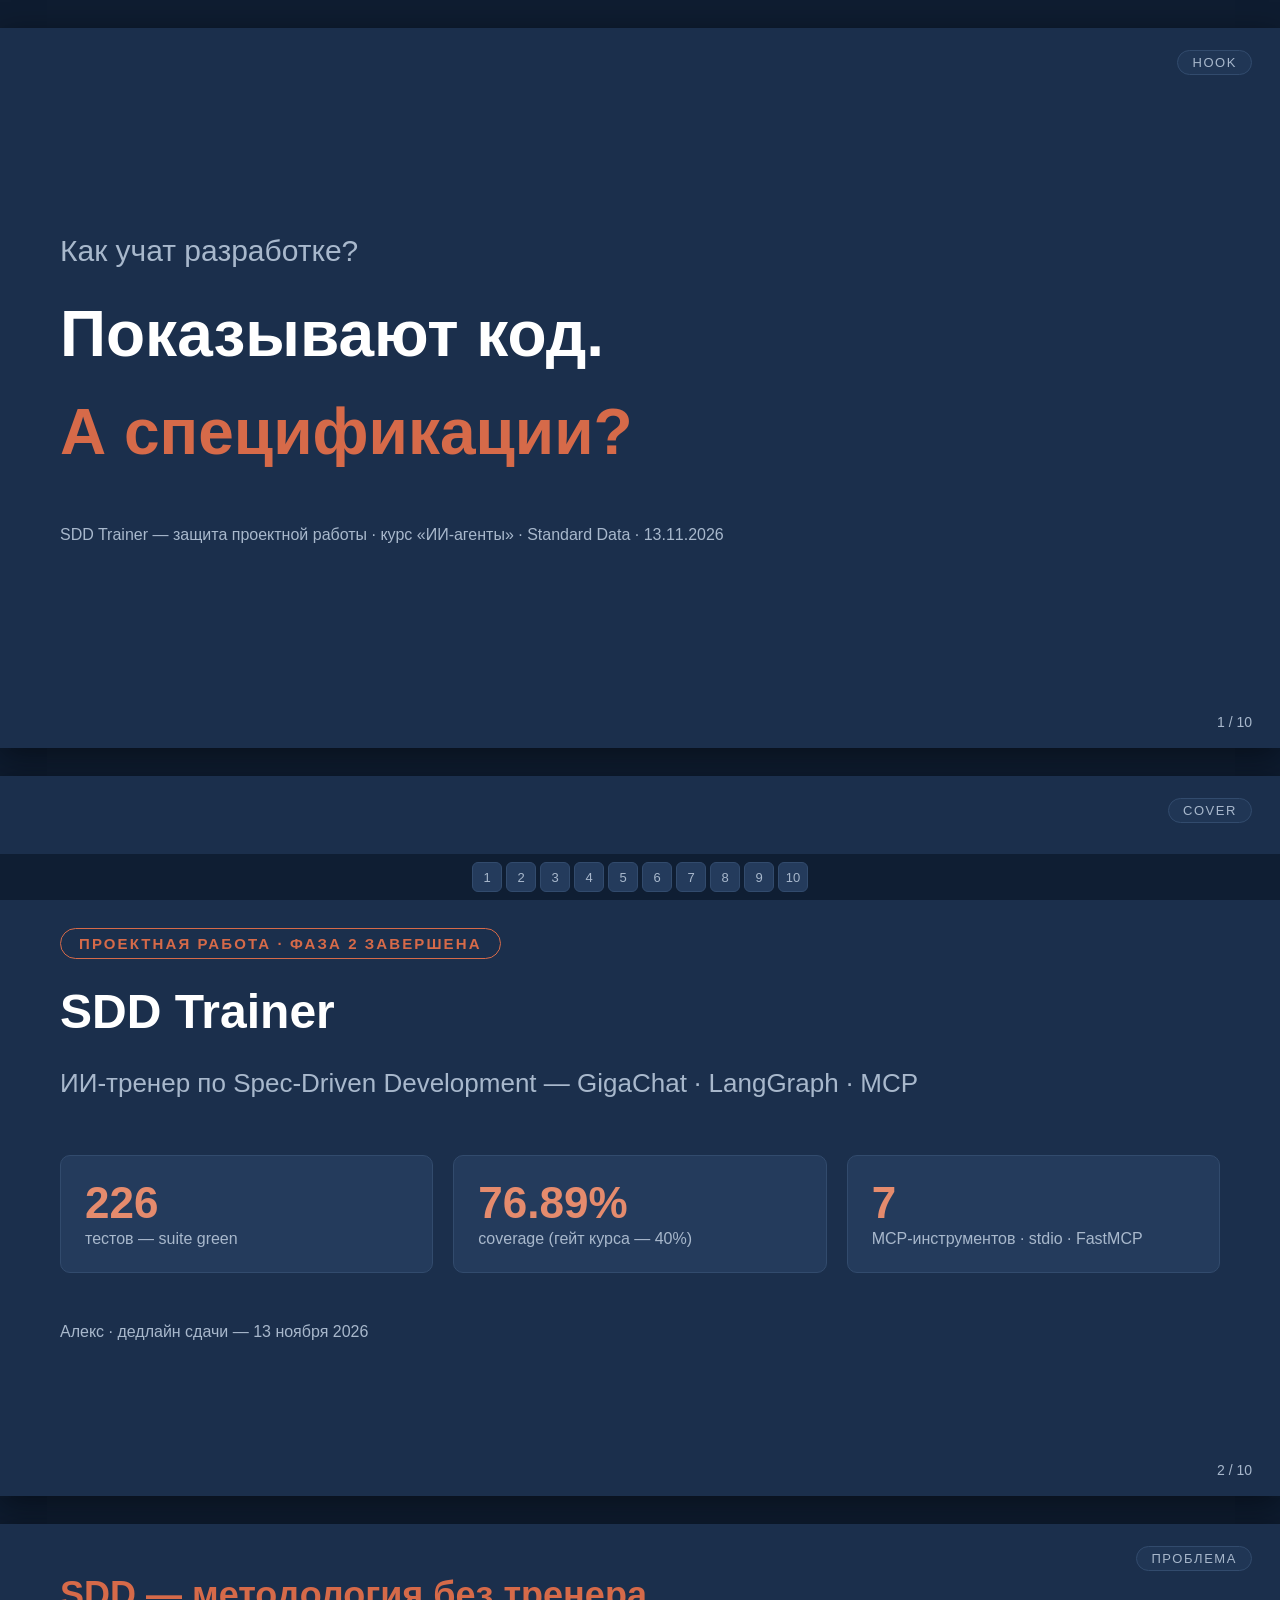
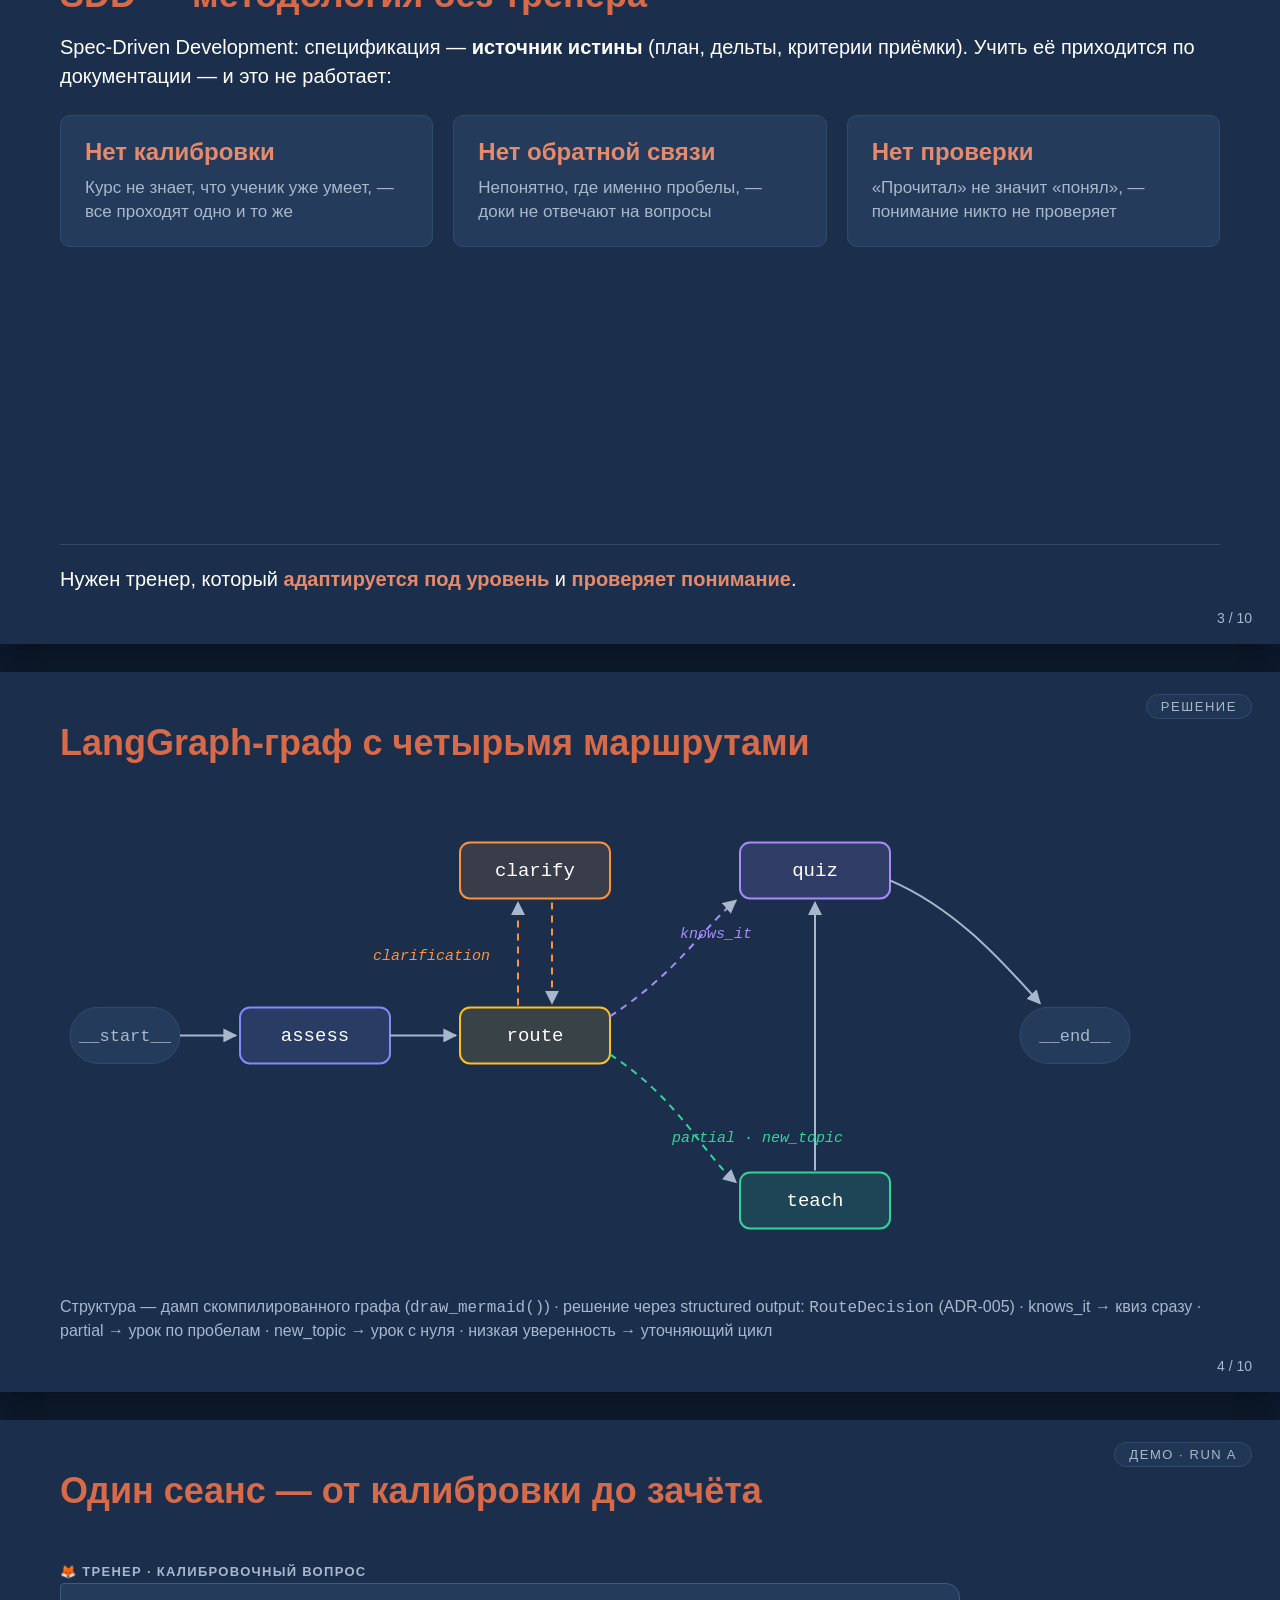
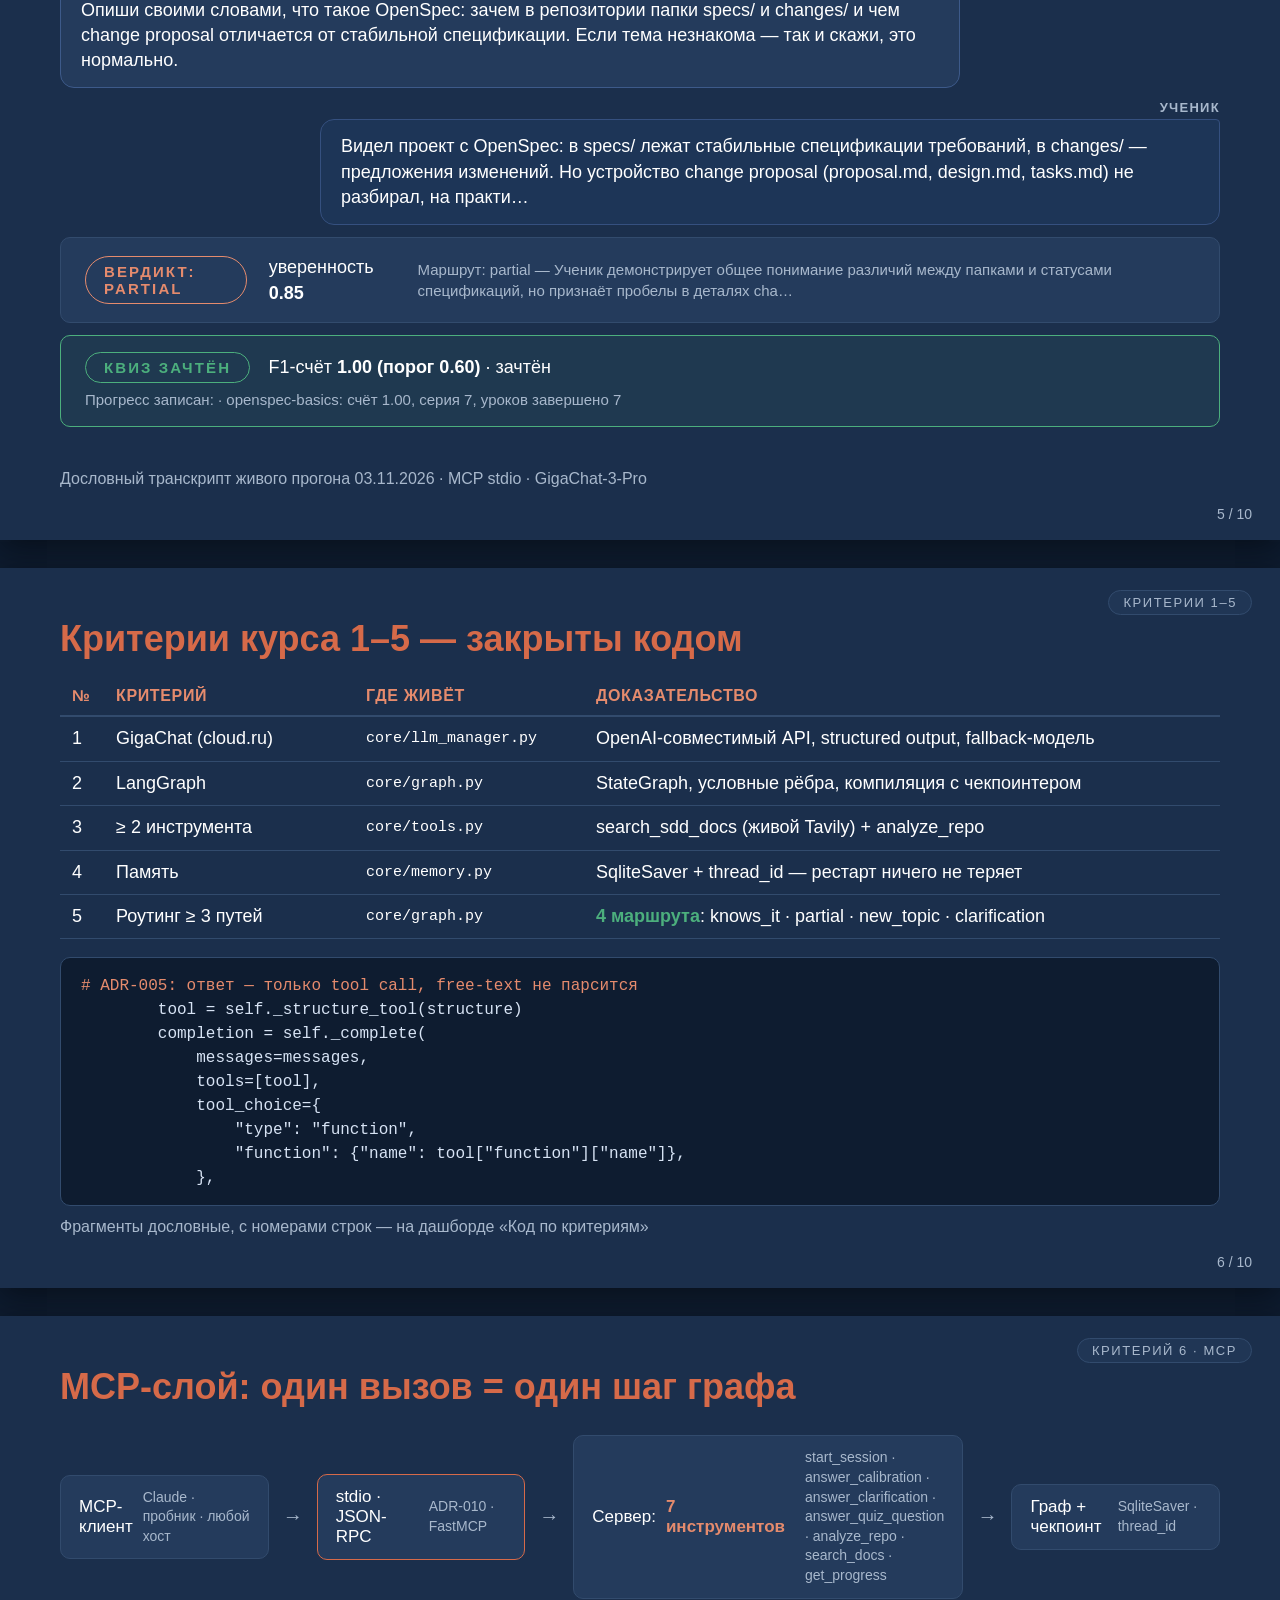
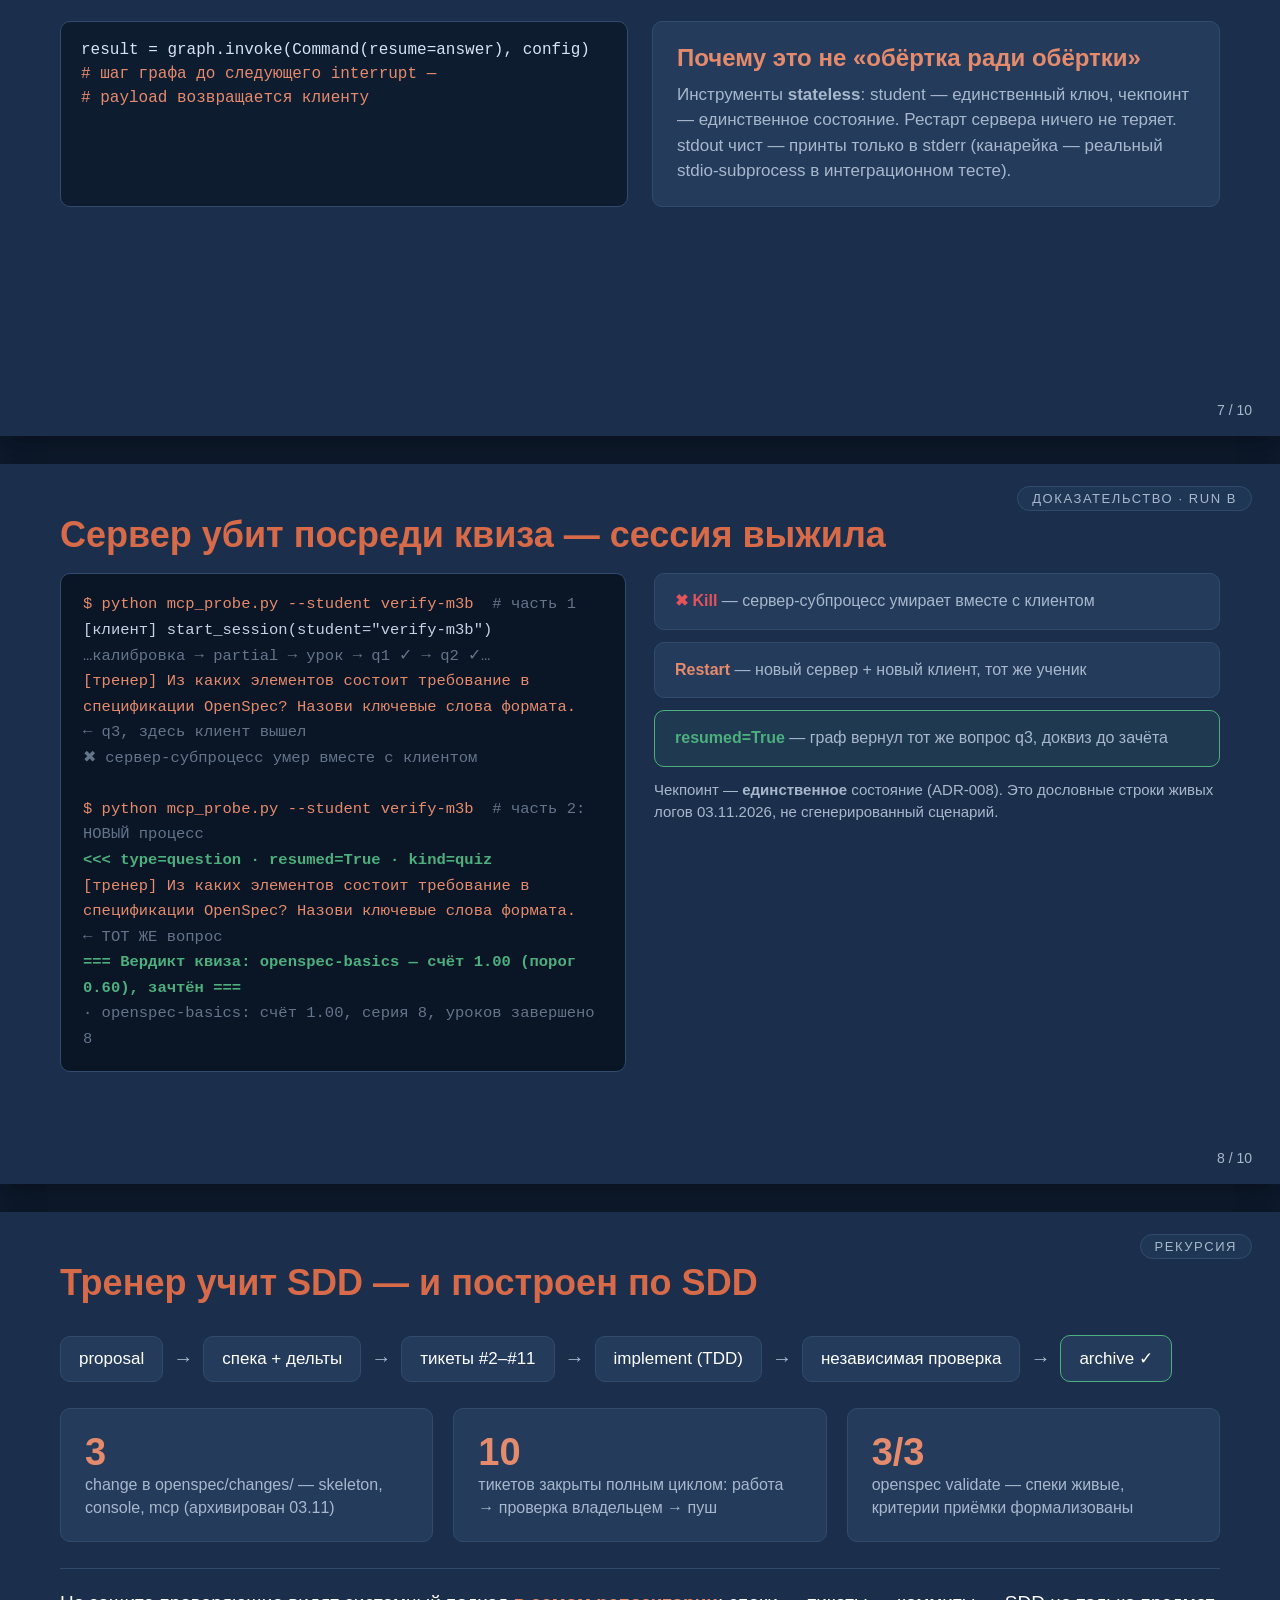
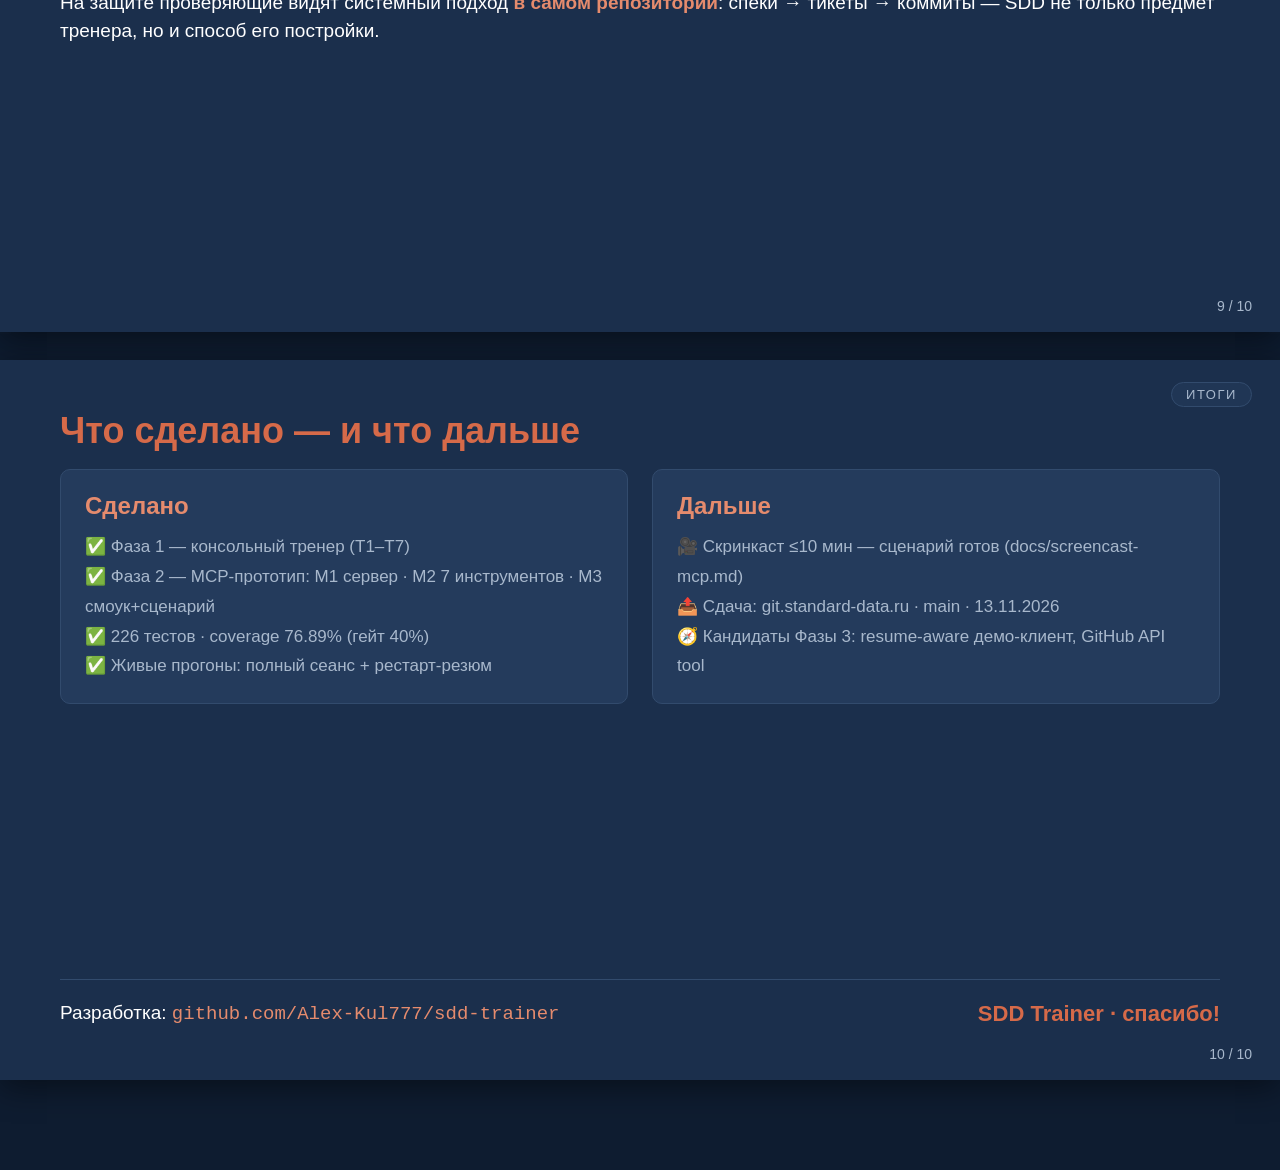
==== docs/presentation/deck/presentation.html @ fc9f8a91 "docs: add defense presentation — 10-slide deck, speaker notes, PDF, live dashboards" ====
<!DOCTYPE html>
<html lang="ru">
<head>
<meta charset="UTF-8">
<meta name="viewport" content="width=device-width, initial-scale=1.0">
<title>SDD Trainer — защита проектной работы</title>
<style>
:root {
  --bg: #1B2F4C; --bg2: #243B5C; --primary: #D66A49; --accent: #E58B6D;
  --text: #FFFFFF; --muted: #A8B8CC; --border: #324B6D;
  --green: #4CAF7D; --red: #E5535B;
}
* { box-sizing: border-box; margin: 0; padding: 0; }
body { background: #0e1c30; font-family: -apple-system, 'Segoe UI', Roboto, 'PT Sans', sans-serif; color: var(--text); }
.deck { display: flex; flex-direction: column; align-items: center; gap: 28px; padding: 28px 0 90px; }
.slide {
  width: 1280px; height: 720px; flex: 0 0 auto; background: var(--bg);
  padding: 50px 60px; position: relative; overflow: hidden;
  display: flex; flex-direction: column; box-shadow: 0 8px 30px rgba(0,0,0,.45);
}
.slide-tag { position: absolute; top: 22px; right: 28px; font-size: 13px; letter-spacing: .12em;
  text-transform: uppercase; color: var(--muted); border: 1px solid var(--border);
  border-radius: 999px; padding: 4px 14px; background: rgba(36,59,92,.6); }
.slide-num { position: absolute; bottom: 18px; right: 28px; font-size: 14px; color: var(--muted);
  font-variant-numeric: tabular-nums; }
h1 { font-size: 48px; font-weight: 800; line-height: 1.12; }
h2 { font-size: 36px; font-weight: 700; color: var(--primary); line-height: 1.15; margin-bottom: 18px; }
h3 { font-size: 24px; font-weight: 600; color: var(--accent); }
.body-text { font-size: 20px; line-height: 1.45; }
.small { font-size: 16px; color: var(--muted); line-height: 1.4; }
.card { background: var(--bg2); border: 1px solid var(--border); border-radius: 10px; padding: 22px 24px; }
.grid2 { display: grid; grid-template-columns: 1fr 1fr; gap: 24px; }
.grid3 { display: grid; grid-template-columns: 1fr 1fr 1fr; gap: 20px; }
table { width: 100%; border-collapse: collapse; font-size: 18px; }
th { text-align: left; color: var(--accent); padding: 10px 12px; border-bottom: 2px solid var(--border); font-size: 16px; letter-spacing: .04em; text-transform: uppercase; }
td { padding: 10px 12px; border-bottom: 1px solid var(--border); line-height: 1.3; }
.mono { font-family: ui-monospace, 'Cascadia Code', Menlo, Consolas, monospace; }
.codeblock { background: #0e1c30; border: 1px solid var(--border); border-radius: 10px;
  padding: 16px 20px; font-family: ui-monospace, Menlo, Consolas, monospace;
  font-size: 16px; line-height: 1.5; color: #d7e3f4; white-space: pre; overflow: hidden; }
.codeblock .kw { color: var(--accent); }
.term { background: #0a1626; border: 1px solid var(--border); border-radius: 10px; padding: 18px 22px;
  font-family: ui-monospace, Menlo, Consolas, monospace; font-size: 15.5px; line-height: 1.65;
  color: #c3d2e5; white-space: pre-wrap; }
.term .ok { color: #4CAF7D; font-weight: 700; }
.term .cmd { color: #E58B6D; }
.term .dim { color: #64748b; }
.badge { display: inline-block; border: 1px solid var(--primary); color: var(--primary);
  border-radius: 999px; padding: 6px 18px; font-size: 15px; letter-spacing: .14em;
  text-transform: uppercase; font-weight: 700; }
.bubble { max-width: 900px; padding: 14px 20px; border-radius: 14px; font-size: 18px; line-height: 1.4; }
.bubble-trainer { background: var(--bg2); border: 1px solid #3d5a8a; border-top-left-radius: 4px; }
.bubble-student { background: #1d3557; border: 1px solid #35507f; border-top-right-radius: 4px; margin-left: auto; }
.who { font-size: 13px; font-weight: 700; text-transform: uppercase; letter-spacing: .1em; color: var(--muted); margin-bottom: 4px; }
.bar { height: 10px; background: #0e1c30; border-radius: 999px; overflow: hidden; }
.bar > div { height: 100%; background: var(--primary); border-radius: 999px; }
.chip { display: inline-flex; align-items: center; gap: 10px; background: var(--bg2);
  border: 1px solid var(--border); border-radius: 10px; padding: 12px 18px; font-size: 17px; }
.chip b { color: var(--accent); }
.arrow { color: var(--muted); font-size: 20px; }
.slide-nav { position: fixed; bottom: 0; left: 0; right: 0; display: flex; justify-content: center;
  gap: 4px; padding: 8px; z-index: 100; background: rgba(14,28,48,.85); }
.slide-nav button { width: 30px; height: 30px; border: 1px solid var(--border);
  background: var(--bg2); color: var(--muted); border-radius: 6px; cursor: pointer; font-size: 13px; }
.slide-nav button.active { background: var(--primary); color: #fff; border-color: var(--primary); }
@media print {
  body { background: #fff; }
  .deck { gap: 0; padding: 0; }
  .slide { box-shadow: none; page-break-after: always; }
  .slide-nav { display: none; }
}
</style>
</head>
<body>
<div class="deck">
<div class="slide" id="slide-1"><div class="slide-tag">hook</div>
<div style="flex:1; display:flex; flex-direction:column; justify-content:center; gap:26px">
  <div class="body-text" style="font-size:30px; color:var(--muted)">Как учат разработке?</div>
  <h1 style="font-size:64px">Показывают код.</h1>
  <h1 style="font-size:64px; color:var(--primary)">А спецификации?</h1>
  <div class="small" style="margin-top:30px">SDD Trainer — защита проектной работы · курс «ИИ-агенты» · Standard Data · 13.11.2026</div>
</div><div class="slide-num">1 / 10</div></div><div class="slide" id="slide-2"><div class="slide-tag">cover</div>
<div style="flex:1; display:flex; flex-direction:column; justify-content:center; gap:26px">
  <div><span class="badge">Проектная работа · Фаза 2 завершена</span></div>
  <h1>SDD Trainer</h1>
  <div class="body-text" style="font-size:26px; color:var(--muted)">
    ИИ-тренер по Spec-Driven Development — GigaChat · LangGraph · MCP</div>
  <div class="grid3" style="margin-top:26px">
    <div class="card"><div style="font-size:44px; font-weight:800; color:var(--accent)">226</div>
      <div class="small">тестов — suite green</div></div>
    <div class="card"><div style="font-size:44px; font-weight:800; color:var(--accent)">76.89%</div>
      <div class="small">coverage (гейт курса — 40%)</div></div>
    <div class="card"><div style="font-size:44px; font-weight:800; color:var(--accent)">7</div>
      <div class="small">MCP-инструментов · stdio · FastMCP</div></div>
  </div>
  <div class="small" style="margin-top:22px">Алекс · дедлайн сдачи — 13 ноября 2026</div>
</div><div class="slide-num">2 / 10</div></div><div class="slide" id="slide-3"><div class="slide-tag">проблема</div>
<h2>SDD — методология без тренера</h2>
<div class="body-text" style="margin-bottom:24px">
  Spec-Driven Development: спецификация — <b>источник истины</b> (план, дельты, критерии приёмки).
  Учить её приходится по документации — и это не работает:</div>
<div class="grid3" style="flex:1; align-content:start">
  <div class="card"><h3>Нет калибровки</h3>
    <div class="small" style="margin-top:10px; font-size:17px">Курс не знает, что ученик уже умеет, —
    все проходят одно и то же</div></div>
  <div class="card"><h3>Нет обратной связи</h3>
    <div class="small" style="margin-top:10px; font-size:17px">Непонятно, где именно пробелы, —
    доки не отвечают на вопросы</div></div>
  <div class="card"><h3>Нет проверки</h3>
    <div class="small" style="margin-top:10px; font-size:17px">«Прочитал» не значит «понял», —
    понимание никто не проверяет</div></div>
</div>
<div class="body-text" style="margin-top:8px; border-top:1px solid var(--border); padding-top:20px">
  Нужен тренер, который <b style="color:var(--accent)">адаптируется под уровень</b> и
  <b style="color:var(--accent)">проверяет понимание</b>.</div><div class="slide-num">3 / 10</div></div><div class="slide" id="slide-4"><div class="slide-tag">решение</div>
<h2>LangGraph-граф с четырьмя маршрутами</h2>
<svg viewBox="0 0 1160 430" style="width:100%; flex:1" font-family="ui-monospace,Menlo,Consolas,monospace">
  <defs>
    <marker id="ah" viewBox="0 0 10 10" refX="9" refY="5" markerWidth="7" markerHeight="7" orient="auto-start-reverse">
      <path d="M0,0 L10,5 L0,10 z" fill="#A8B8CC"/></marker>
  </defs>
  <rect x="10" y="187" width="110" height="56" rx="28" fill="#243B5C" stroke="#324B6D"/>
  <text x="65" y="221" text-anchor="middle" fill="#A8B8CC" font-size="17">__start__</text>
  <rect x="180" y="187" width="150" height="56" rx="10" fill="rgba(129,140,248,.14)" stroke="#818cf8" stroke-width="2"/>
  <text x="255" y="221" text-anchor="middle" fill="#fff" font-size="19">assess</text>
  <rect x="400" y="187" width="150" height="56" rx="10" fill="rgba(251,191,36,.13)" stroke="#fbbf24" stroke-width="2"/>
  <text x="475" y="221" text-anchor="middle" fill="#fff" font-size="19">route</text>
  <rect x="400" y="22" width="150" height="56" rx="10" fill="rgba(251,146,60,.13)" stroke="#fb923c" stroke-width="2"/>
  <text x="475" y="56" text-anchor="middle" fill="#fff" font-size="19">clarify</text>
  <rect x="680" y="352" width="150" height="56" rx="10" fill="rgba(52,211,153,.13)" stroke="#34d399" stroke-width="2"/>
  <text x="755" y="386" text-anchor="middle" fill="#fff" font-size="19">teach</text>
  <rect x="680" y="22" width="150" height="56" rx="10" fill="rgba(167,139,250,.15)" stroke="#a78bfa" stroke-width="2"/>
  <text x="755" y="56" text-anchor="middle" fill="#fff" font-size="19">quiz</text>
  <rect x="960" y="187" width="110" height="56" rx="28" fill="#243B5C" stroke="#324B6D"/>
  <text x="1015" y="221" text-anchor="middle" fill="#A8B8CC" font-size="17">__end__</text>

  <line x1="120" y1="215" x2="176" y2="215" stroke="#A8B8CC" stroke-width="2" marker-end="url(#ah)"/>
  <line x1="330" y1="215" x2="396" y2="215" stroke="#A8B8CC" stroke-width="2" marker-end="url(#ah)"/>
  <line x1="458" y1="185" x2="458" y2="82" stroke="#fb923c" stroke-width="2" stroke-dasharray="7 6" marker-end="url(#ah)"/>
  <line x1="492" y1="82" x2="492" y2="183" stroke="#fb923c" stroke-width="2" stroke-dasharray="7 6" marker-end="url(#ah)"/>
  <path d="M550,196 C620,150 640,110 676,80" fill="none" stroke="#a78bfa" stroke-width="2" stroke-dasharray="7 6" marker-end="url(#ah)"/>
  <path d="M550,234 C620,280 640,330 676,362" fill="none" stroke="#34d399" stroke-width="2" stroke-dasharray="7 6" marker-end="url(#ah)"/>
  <line x1="755" y1="350" x2="755" y2="82" stroke="#A8B8CC" stroke-width="2" marker-end="url(#ah)"/>
  <path d="M830,60 C900,90 950,150 980,183" fill="none" stroke="#A8B8CC" stroke-width="2" marker-end="url(#ah)"/>

  <text x="430" y="140" text-anchor="end" fill="#fb923c" font-size="15" font-style="italic">clarification</text>
  <text x="620" y="118" fill="#a78bfa" font-size="15" font-style="italic">knows_it</text>
  <text x="612" y="322" fill="#34d399" font-size="15" font-style="italic">partial · new_topic</text>
</svg>
<div class="small" style="margin-top:6px">
  Структура — дамп скомпилированного графа (<span class="mono">draw_mermaid()</span>) ·
  решение через structured output: <span class="mono">RouteDecision</span> (ADR-005) ·
  knows_it → квиз сразу · partial → урок по пробелам · new_topic → урок с нуля ·
  низкая уверенность → уточняющий цикл</div><div class="slide-num">4 / 10</div></div><div class="slide" id="slide-5"><div class="slide-tag">демо · run A</div>
<h2>Один сеанс — от калибровки до зачёта</h2>
<div style="flex:1; display:flex; flex-direction:column; gap:12px; justify-content:center">
  <div><div class="who">🦊 Тренер · калибровочный вопрос</div>
    <div class="bubble bubble-trainer">Опиши своими словами, что такое OpenSpec: зачем в репозитории папки specs/ и changes/ и чем change proposal отличается от стабильной спецификации. Если тема незнакома — так и скажи, это нормально.</div></div>
  <div><div class="who" style="text-align:right">Ученик</div>
    <div class="bubble bubble-student">Видел проект с OpenSpec: в specs/ лежат стабильные спецификации требований, в changes/ — предложения изменений. Но устройство change proposal (proposal.md, design.md, tasks.md) не разбирал, на практи…</div></div>
  <div class="card" style="display:flex; align-items:center; gap:22px; padding:16px 24px">
    <span class="badge" style="border-color:var(--accent); color:var(--accent)">Вердикт: partial</span>
    <span class="body-text" style="font-size:18px">уверенность <b>0.85</b></span>
    <div class="bar" style="flex:1; max-width:260px"><div style="width:85%"></div></div>
    <span class="small" style="flex-basis:100%; font-size:15px">Маршрут: partial — Ученик демонстрирует общее понимание различий между папками и статусами спецификаций, но признаёт пробелы в деталях cha…</span>
  </div>
  <div class="card" style="border-color:var(--green); background:rgba(76,175,125,.08); padding:16px 24px">
    <span class="badge" style="border-color:var(--green); color:var(--green)">Квиз зачтён</span>
    <span class="body-text" style="font-size:18px; margin-left:14px">
      F1-счёт <b>1.00 (порог 0.60)</b> · зачтён</span>
    <div class="small" style="margin-top:6px; font-size:15px">Прогресс записан: · openspec-basics: счёт 1.00, серия 7, уроков завершено 7</div>
  </div>
</div>
<div class="small" style="margin-top:6px">Дословный транскрипт живого прогона 03.11.2026 · MCP stdio · GigaChat-3-Pro</div><div class="slide-num">5 / 10</div></div><div class="slide" id="slide-6"><div class="slide-tag">критерии 1–5</div>
<h2>Критерии курса 1–5 — закрыты кодом</h2>
<table style="flex:1; align-self:stretch">
  <tr><th style="width:44px">№</th><th style="width:250px">Критерий</th><th style="width:230px">Где живёт</th><th>Доказательство</th></tr>
  <tr><td>1</td><td>GigaChat (cloud.ru)</td><td class="mono" style="font-size:15px">core/llm_manager.py</td>
      <td>OpenAI-совместимый API, structured output, fallback-модель</td></tr>
  <tr><td>2</td><td>LangGraph</td><td class="mono" style="font-size:15px">core/graph.py</td>
      <td>StateGraph, условные рёбра, компиляция с чекпоинтером</td></tr>
  <tr><td>3</td><td>≥ 2 инструмента</td><td class="mono" style="font-size:15px">core/tools.py</td>
      <td>search_sdd_docs (живой Tavily) + analyze_repo</td></tr>
  <tr><td>4</td><td>Память</td><td class="mono" style="font-size:15px">core/memory.py</td>
      <td>SqliteSaver + thread_id — рестарт ничего не теряет</td></tr>
  <tr><td>5</td><td>Роутинг ≥ 3 путей</td><td class="mono" style="font-size:15px">core/graph.py</td>
      <td><b style="color:var(--green)">4 маршрута</b>: knows_it · partial · new_topic · clarification</td></tr>
</table>
<div class="codeblock" style="margin-top:18px"><span class="kw"># ADR-005: ответ — только tool call, free-text не парсится</span>
        tool = self._structure_tool(structure)
        completion = self._complete(
            messages=messages,
            tools=[tool],
            tool_choice={
                &quot;type&quot;: &quot;function&quot;,
                &quot;function&quot;: {&quot;name&quot;: tool[&quot;function&quot;][&quot;name&quot;]},
            },</div>
<div class="small" style="margin-top:10px">Фрагменты дословные, с номерами строк — на дашборде «Код по критериям»</div><div class="slide-num">6 / 10</div></div><div class="slide" id="slide-7"><div class="slide-tag">критерий 6 · mcp</div>
<h2>MCP-слой: один вызов = один шаг графа</h2>
<div style="display:flex; align-items:center; gap:14px; margin:10px 0 22px">
  <div class="chip" style="flex:1; justify-content:center">MCP-клиент<br><span class="small" style="font-size:14px">Claude · пробник · любой хост</span></div>
  <div class="arrow">→</div>
  <div class="chip" style="flex:1; justify-content:center; border-color:var(--primary)">stdio · JSON-RPC<br><span class="small" style="font-size:14px">ADR-010 · FastMCP</span></div>
  <div class="arrow">→</div>
  <div class="chip" style="flex:1.2; justify-content:center">Сервер: <b>7 инструментов</b><br>
    <span class="small" style="font-size:14px">start_session · answer_calibration · answer_clarification · answer_quiz_question · analyze_repo · search_docs · get_progress</span></div>
  <div class="arrow">→</div>
  <div class="chip" style="flex:1; justify-content:center">Граф + чекпоинт<br><span class="small" style="font-size:14px">SqliteSaver · thread_id</span></div>
</div>
<div class="grid2" style="flex:1; align-content:start">
  <div class="codeblock">result = graph.invoke(Command(resume=answer), config)
<span class="kw"># шаг графа до следующего interrupt —
# payload возвращается клиенту</span></div>
  <div class="card">
    <h3>Почему это не «обёртка ради обёртки»</h3>
    <div class="small" style="margin-top:10px; font-size:17px; line-height:1.5">
      Инструменты <b>stateless</b>: student — единственный ключ, чекпоинт — единственное состояние.
      Рестарт сервера ничего не теряет. stdout чист — принты только в stderr
      (канарейка — реальный stdio-subprocess в интеграционном тесте).</div>
  </div>
</div><div class="slide-num">7 / 10</div></div><div class="slide" id="slide-8"><div class="slide-tag">доказательство · run B</div>
<h2>Сервер убит посреди квиза — сессия выжила</h2>
<div class="grid2" style="flex:1; align-content:start; gap:28px">
  <div class="term" style="font-size:15.5px"><span class="cmd">$ python mcp_probe.py --student verify-m3b</span>  <span class="dim"># часть 1</span>
[клиент] start_session(student=&quot;verify-m3b&quot;)
<span class="dim">…калибровка → partial → урок → q1 ✓ → q2 ✓…</span>
<span style="color:#E58B6D">[тренер] Из каких элементов состоит требование в спецификации OpenSpec? Назови ключевые слова формата.</span>  <span class="dim">← q3, здесь клиент вышел</span>
<span class="dim">✖ сервер-субпроцесс умер вместе с клиентом</span>

<span class="cmd">$ python mcp_probe.py --student verify-m3b</span>  <span class="dim"># часть 2: НОВЫЙ процесс</span>
<span class="ok">&lt;&lt;&lt; type=question · resumed=True · kind=quiz</span>
<span style="color:#E58B6D">[тренер] Из каких элементов состоит требование в спецификации OpenSpec? Назови ключевые слова формата.</span>  <span class="dim">← ТОТ ЖЕ вопрос</span>
<span class="ok">=== Вердикт квиза: openspec-basics — счёт 1.00 (порог 0.60), зачтён ===</span>
<span class="dim">· openspec-basics: счёт 1.00, серия 8, уроков завершено 8</span></div>
  <div style="display:flex; flex-direction:column; gap:12px">
    <div class="card" style="padding:16px 20px"><b style="color:var(--red)">✖ Kill</b>
      <span class="small" style="font-size:16px"> — сервер-субпроцесс умирает вместе с клиентом</span></div>
    <div class="card" style="padding:16px 20px"><b style="color:var(--accent)">Restart</b>
      <span class="small" style="font-size:16px"> — новый сервер + новый клиент, тот же ученик</span></div>
    <div class="card" style="padding:16px 20px; border-color:var(--green); background:rgba(76,175,125,.08)">
      <b style="color:var(--green)">resumed=True</b>
      <span class="small" style="font-size:16px"> — граф вернул тот же вопрос q3, доквиз до зачёта</span></div>
    <div class="small" style="font-size:15px; line-height:1.5">Чекпоинт — <b>единственное</b> состояние (ADR-008).
      Это дословные строки живых логов 03.11.2026, не сгенерированный сценарий.</div>
  </div>
</div><div class="slide-num">8 / 10</div></div><div class="slide" id="slide-9"><div class="slide-tag">рекурсия</div>
<h2>Тренер учит SDD — и построен по SDD</h2>
<div style="display:flex; align-items:center; gap:10px; margin:14px 0 26px; flex-wrap:wrap">
  <div class="chip">proposal</div><div class="arrow">→</div>
  <div class="chip">спека + дельты</div><div class="arrow">→</div>
  <div class="chip">тикеты #2–#11</div><div class="arrow">→</div>
  <div class="chip">implement (TDD)</div><div class="arrow">→</div>
  <div class="chip">независимая проверка</div><div class="arrow">→</div>
  <div class="chip" style="border-color:var(--green)">archive ✓</div>
</div>
<div class="grid3">
  <div class="card"><div style="font-size:38px; font-weight:800; color:var(--accent)">3</div>
    <div class="small">change в openspec/changes/ — skeleton, console, mcp (архивирован 03.11)</div></div>
  <div class="card"><div style="font-size:38px; font-weight:800; color:var(--accent)">10</div>
    <div class="small">тикетов закрыты полным циклом: работа → проверка владельцем → пуш</div></div>
  <div class="card"><div style="font-size:38px; font-weight:800; color:var(--accent)">3/3</div>
    <div class="small">openspec validate — спеки живые, критерии приёмки формализованы</div></div>
</div>
<div class="body-text" style="margin-top:26px; border-top:1px solid var(--border); padding-top:20px; font-size:19px">
  На защите проверяющие видят системный подход <b style="color:var(--accent)">в самом репозитории</b>:
  спеки → тикеты → коммиты — SDD не только предмет тренера, но и способ его постройки.</div><div class="slide-num">9 / 10</div></div><div class="slide" id="slide-10"><div class="slide-tag">итоги</div>
<h2>Что сделано — и что дальше</h2>
<div class="grid2" style="flex:1; align-content:start">
  <div class="card">
    <h3>Сделано</h3>
    <div class="small" style="margin-top:12px; font-size:17px; line-height:1.75">
      ✅ Фаза 1 — консольный тренер (T1–T7)<br>
      ✅ Фаза 2 — MCP-прототип: M1 сервер · M2 7 инструментов · M3 смоук+сценарий<br>
      ✅ 226 тестов · coverage 76.89% (гейт 40%)<br>
      ✅ Живые прогоны: полный сеанс + рестарт-резюм
    </div>
  </div>
  <div class="card">
    <h3>Дальше</h3>
    <div class="small" style="margin-top:12px; font-size:17px; line-height:1.75">
      🎥 Скринкаст ≤10 мин — сценарий готов (docs/screencast-mcp.md)<br>
      📤 Сдача: git.standard-data.ru · main · 13.11.2026<br>
      🧭 Кандидаты Фазы 3: resume-aware демо-клиент, GitHub API tool
    </div>
  </div>
</div>
<div style="border-top:1px solid var(--border); padding-top:18px; display:flex; justify-content:space-between; align-items:center">
  <div class="body-text" style="font-size:19px">Разработка: <span class="mono" style="color:var(--accent)">github.com/Alex-Kul777/sdd-trainer</span></div>
  <div class="body-text" style="font-size:22px; font-weight:700; color:var(--primary)">SDD Trainer · спасибо!</div>
</div><div class="slide-num">10 / 10</div></div>
</div>
<div class="slide-nav"><button onclick="go(0)">1</button><button onclick="go(1)">2</button><button onclick="go(2)">3</button><button onclick="go(3)">4</button><button onclick="go(4)">5</button><button onclick="go(5)">6</button><button onclick="go(6)">7</button><button onclick="go(7)">8</button><button onclick="go(8)">9</button><button onclick="go(9)">10</button></div>
<script>
let cur = 0;
function go(i) {
  cur = Math.max(0, Math.min(9, i));
  document.getElementById('slide-' + (cur + 1)).scrollIntoView({behavior: 'instant'});
  document.querySelectorAll('.slide-nav button').forEach((b, n) =>
    b.classList.toggle('active', n === cur));
}
document.addEventListener('keydown', e => {
  if (['ArrowRight','ArrowDown','PageDown'].includes(e.key)) { go(cur + 1); e.preventDefault(); }
  if (['ArrowLeft','ArrowUp','PageUp'].includes(e.key)) { go(cur - 1); e.preventDefault(); }
});
</script>
</body>
</html>
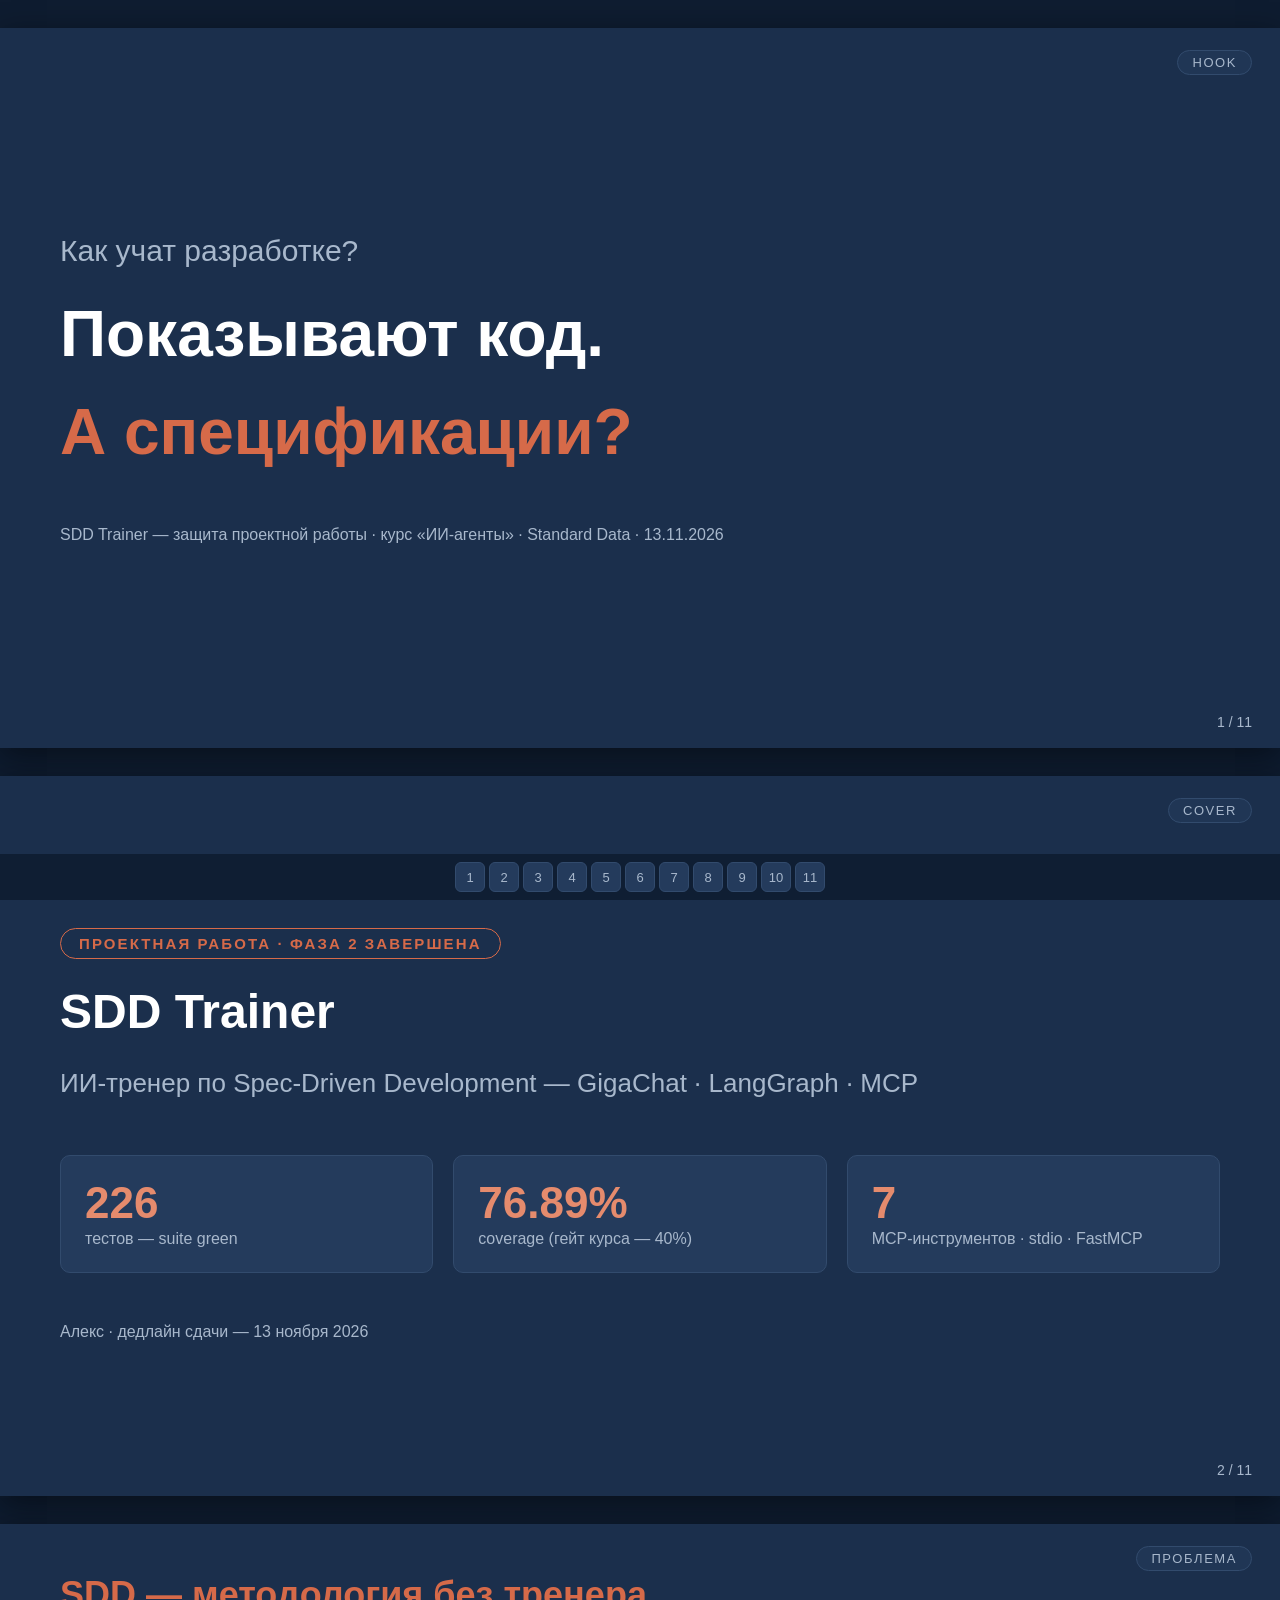
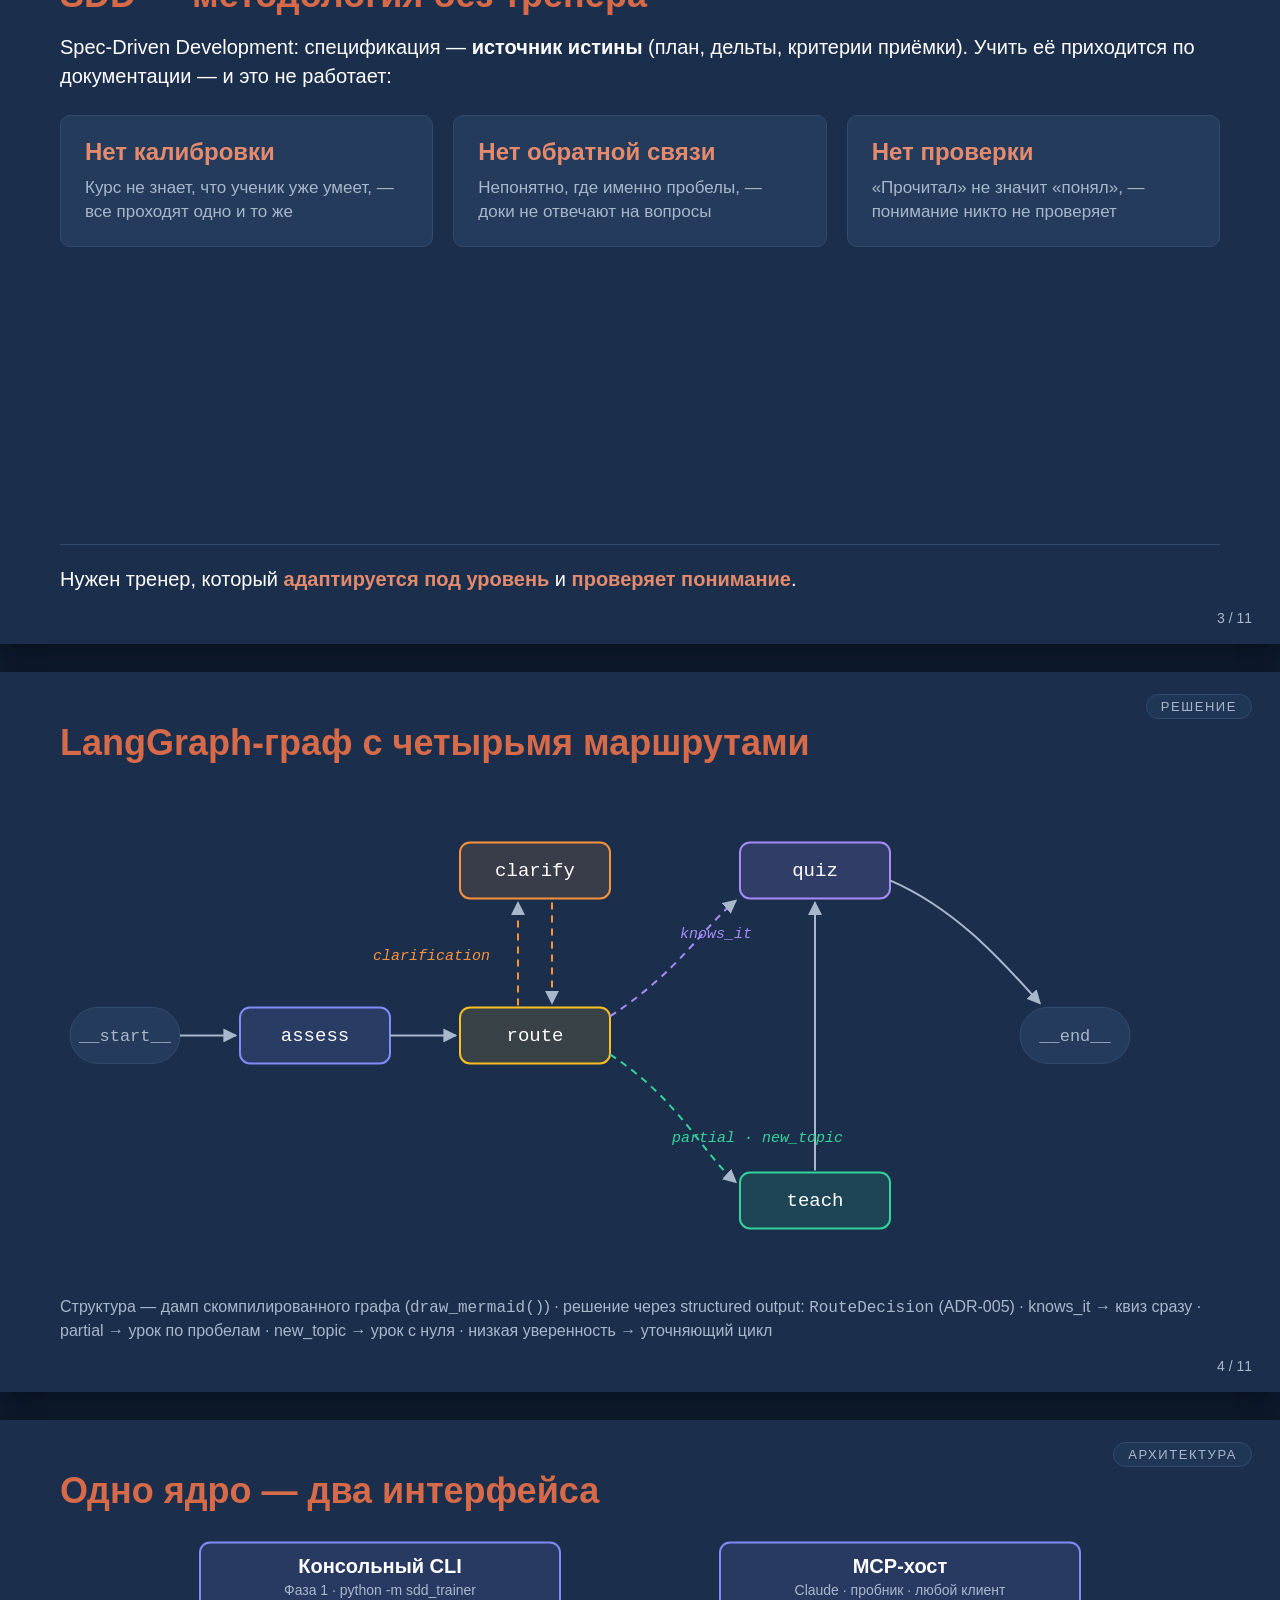
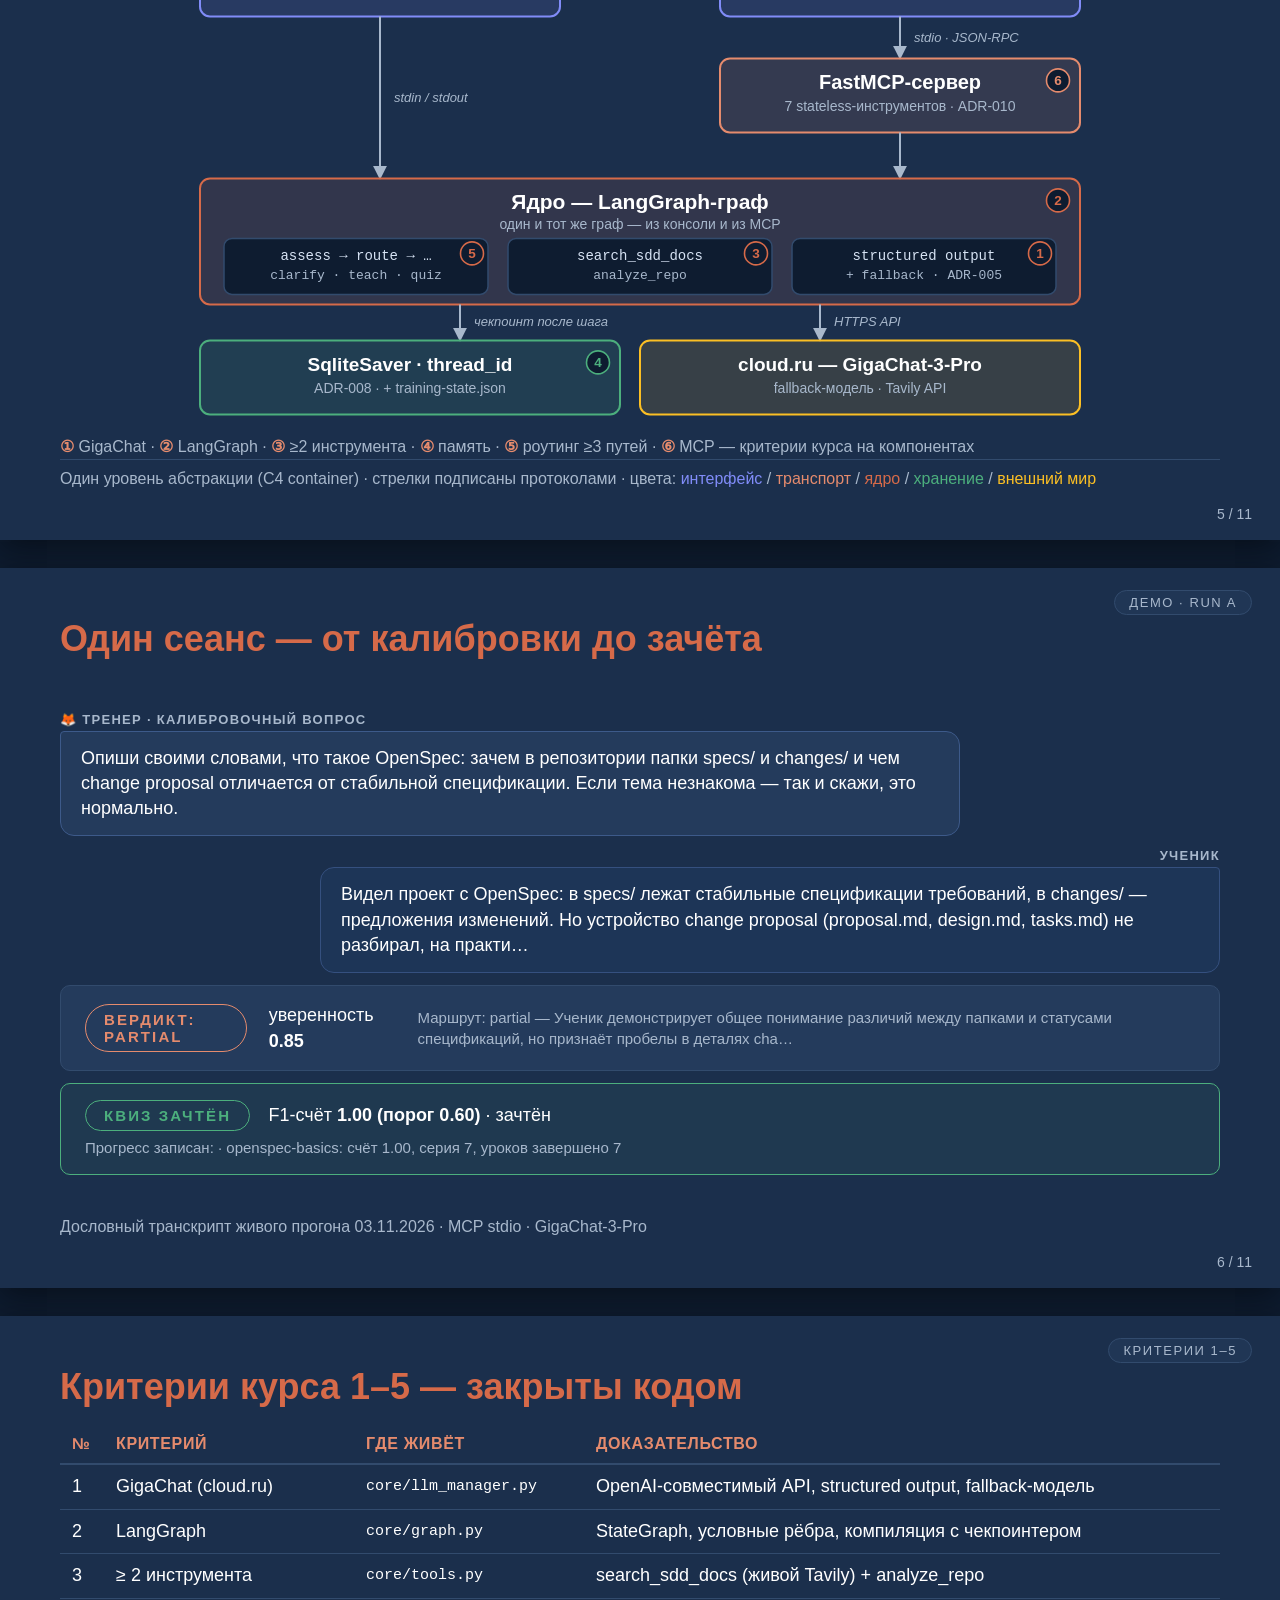
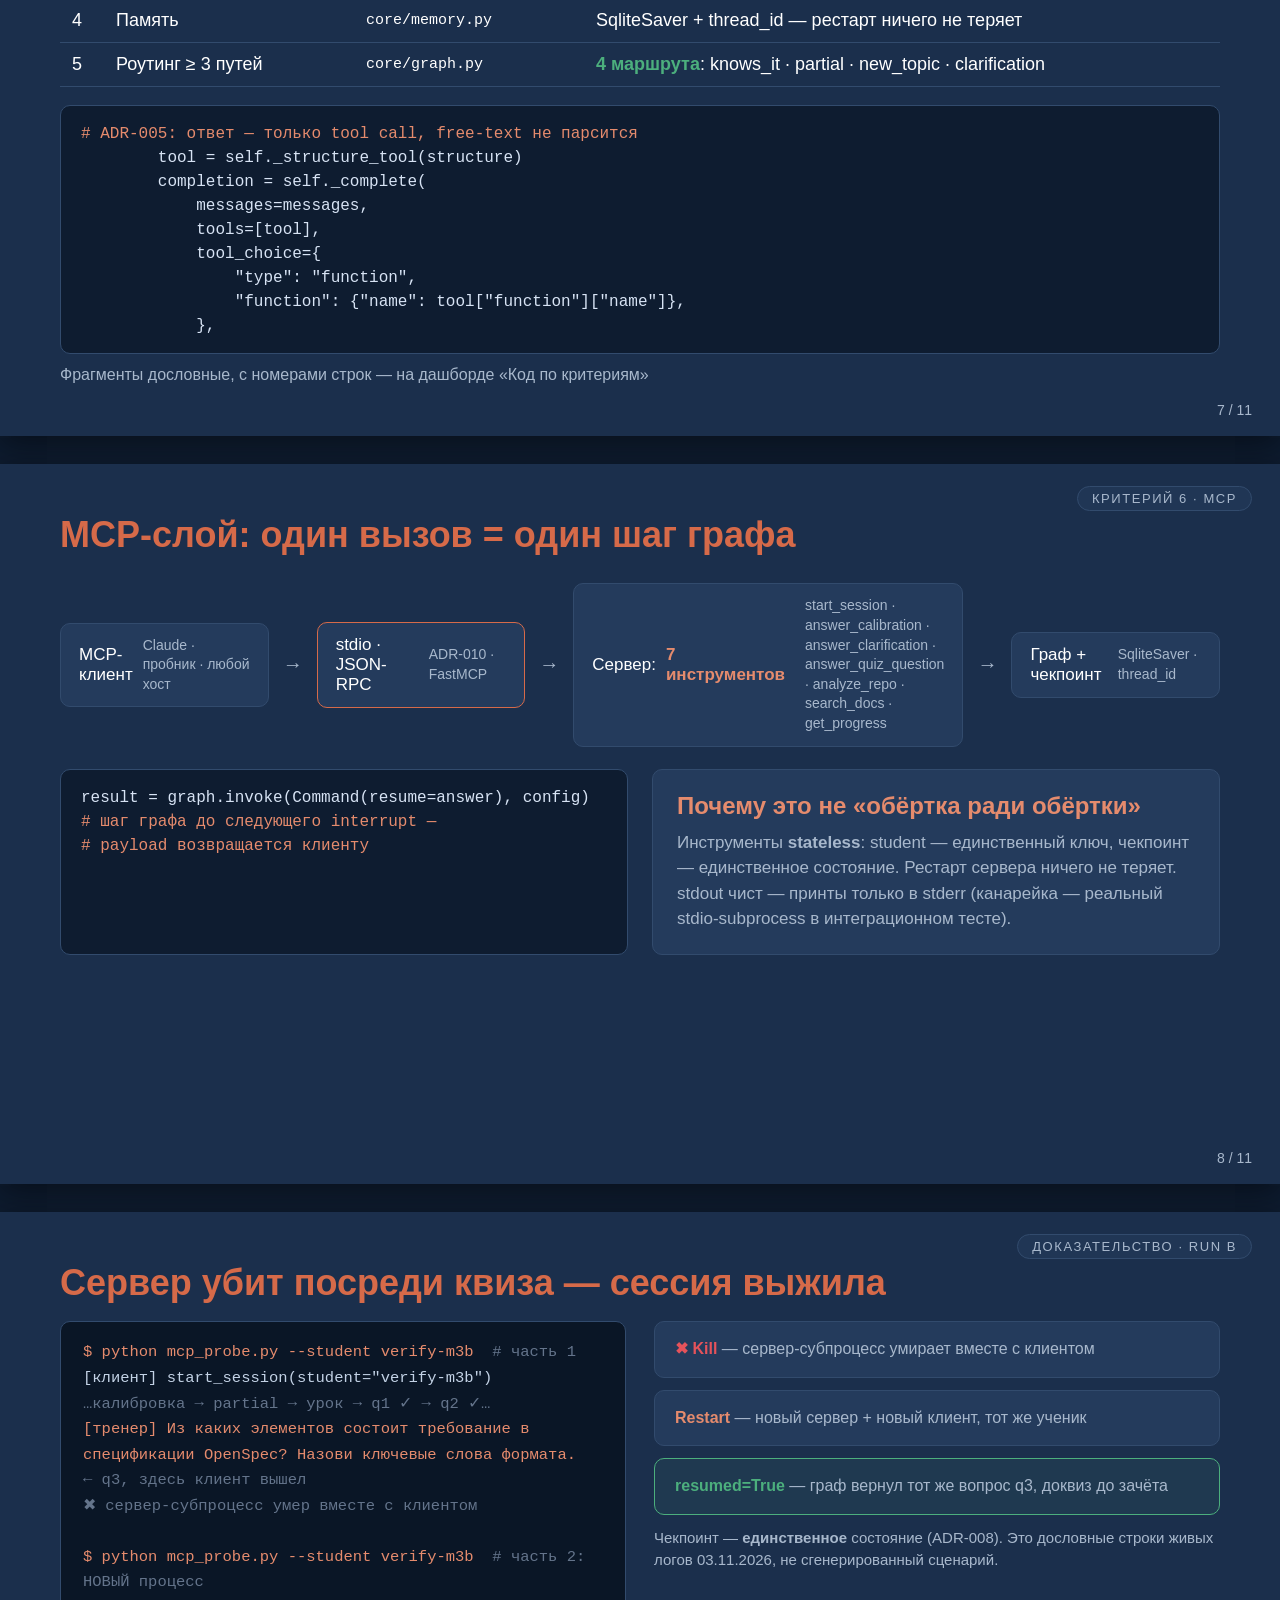
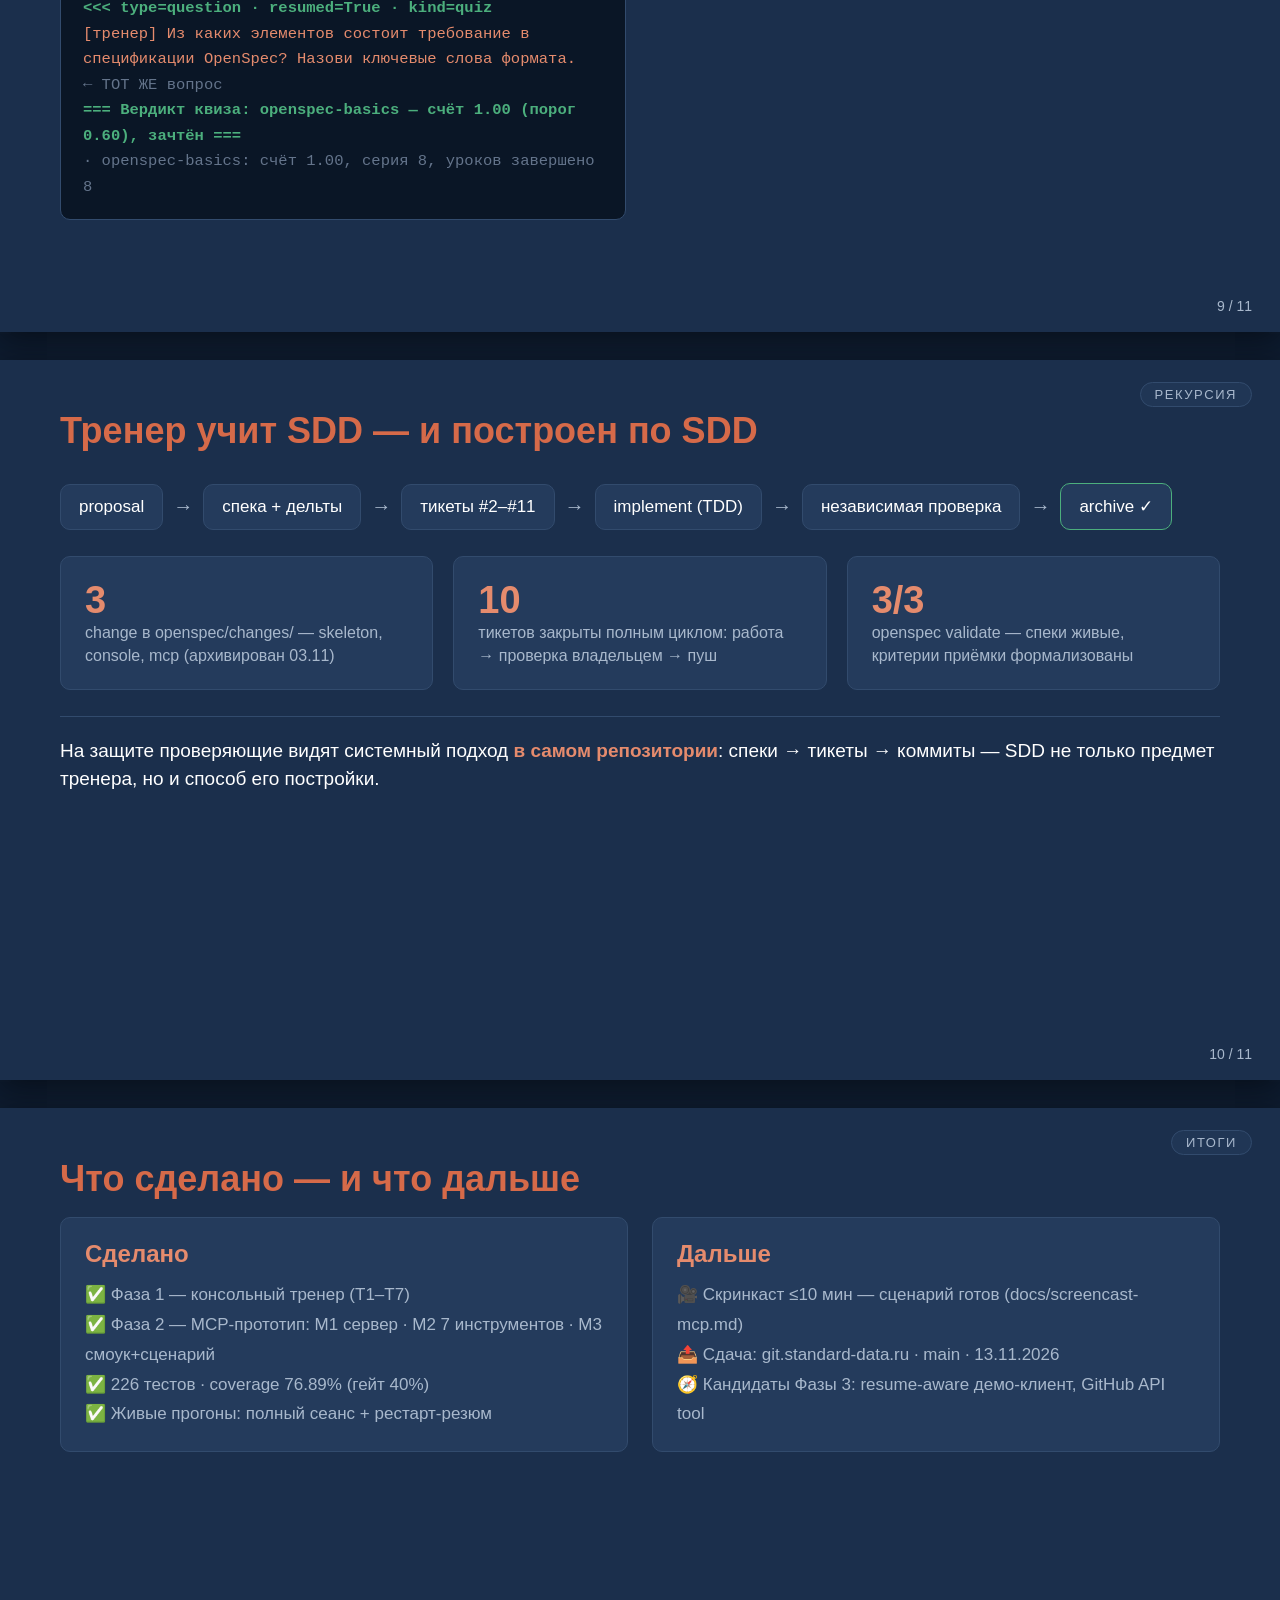
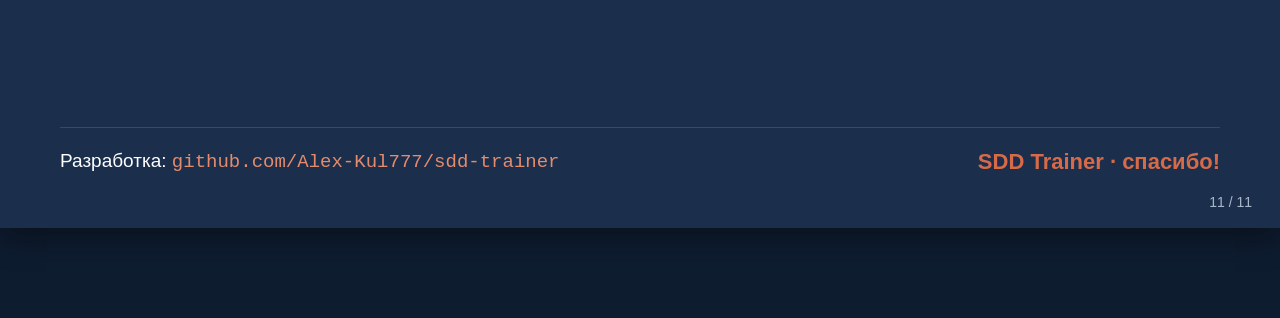
==== commit fa59df6c: "docs: deck v2 — add architecture slide (C4 container, criteria on components), 11 slides" ====
--- a/docs/presentation/deck/presentation.html
+++ b/docs/presentation/deck/presentation.html
@@ -79,7 +79,7 @@
   <h1 style="font-size:64px">Показывают код.</h1>
   <h1 style="font-size:64px; color:var(--primary)">А спецификации?</h1>
   <div class="small" style="margin-top:30px">SDD Trainer — защита проектной работы · курс «ИИ-агенты» · Standard Data · 13.11.2026</div>
-</div><div class="slide-num">1 / 10</div></div><div class="slide" id="slide-2"><div class="slide-tag">cover</div>
+</div><div class="slide-num">1 / 11</div></div><div class="slide" id="slide-2"><div class="slide-tag">cover</div>
 <div style="flex:1; display:flex; flex-direction:column; justify-content:center; gap:26px">
   <div><span class="badge">Проектная работа · Фаза 2 завершена</span></div>
   <h1>SDD Trainer</h1>
@@ -94,7 +94,7 @@
       <div class="small">MCP-инструментов · stdio · FastMCP</div></div>
   </div>
   <div class="small" style="margin-top:22px">Алекс · дедлайн сдачи — 13 ноября 2026</div>
-</div><div class="slide-num">2 / 10</div></div><div class="slide" id="slide-3"><div class="slide-tag">проблема</div>
+</div><div class="slide-num">2 / 11</div></div><div class="slide" id="slide-3"><div class="slide-tag">проблема</div>
 <h2>SDD — методология без тренера</h2>
 <div class="body-text" style="margin-bottom:24px">
   Spec-Driven Development: спецификация — <b>источник истины</b> (план, дельты, критерии приёмки).
@@ -112,7 +112,7 @@
 </div>
 <div class="body-text" style="margin-top:8px; border-top:1px solid var(--border); padding-top:20px">
   Нужен тренер, который <b style="color:var(--accent)">адаптируется под уровень</b> и
-  <b style="color:var(--accent)">проверяет понимание</b>.</div><div class="slide-num">3 / 10</div></div><div class="slide" id="slide-4"><div class="slide-tag">решение</div>
+  <b style="color:var(--accent)">проверяет понимание</b>.</div><div class="slide-num">3 / 11</div></div><div class="slide" id="slide-4"><div class="slide-tag">решение</div>
 <h2>LangGraph-граф с четырьмя маршрутами</h2>
 <svg viewBox="0 0 1160 430" style="width:100%; flex:1" font-family="ui-monospace,Menlo,Consolas,monospace">
   <defs>
@@ -151,7 +151,21 @@
   Структура — дамп скомпилированного графа (<span class="mono">draw_mermaid()</span>) ·
   решение через structured output: <span class="mono">RouteDecision</span> (ADR-005) ·
   knows_it → квиз сразу · partial → урок по пробелам · new_topic → урок с нуля ·
-  низкая уверенность → уточняющий цикл</div><div class="slide-num">4 / 10</div></div><div class="slide" id="slide-5"><div class="slide-tag">демо · run A</div>
+  низкая уверенность → уточняющий цикл</div><div class="slide-num">4 / 11</div></div><div class="slide" id="slide-5"><div class="slide-tag">архитектура</div>
+<h2>Одно ядро — два интерфейса</h2>
+<svg viewBox="0 0 1160 472" style="width:100%; flex:1"><defs><marker id="aha" viewBox="0 0 10 10" refX="9" refY="5" markerWidth="7" markerHeight="7" orient="auto-start-reverse"><path d="M0,0 L10,5 L0,10 z" fill="#A8B8CC"/></marker></defs><rect x="140" y="0" width="360" height="74" rx="10" fill="#818cf8" fill-opacity="0.12" stroke="#818cf8" stroke-width="2"/><text x="320.0" y="31" text-anchor="middle" font-size="20" font-weight="700" fill="#fff">Консольный CLI</text><text x="320.0" y="53" text-anchor="middle" font-size="14" fill="#A8B8CC">Фаза 1 · python -m sdd_trainer</text><rect x="660" y="0" width="360" height="74" rx="10" fill="#818cf8" fill-opacity="0.12" stroke="#818cf8" stroke-width="2"/><text x="840.0" y="31" text-anchor="middle" font-size="20" font-weight="700" fill="#fff">MCP-хост</text><text x="840.0" y="53" text-anchor="middle" font-size="14" fill="#A8B8CC">Claude · пробник · любой клиент</text><line x1="320" y1="74" x2="320" y2="236" stroke="#A8B8CC" stroke-width="2" marker-end="url(#aha)"/><text x="334" y="160" font-size="13" font-style="italic" fill="#A8B8CC">stdin / stdout</text><line x1="840" y1="74" x2="840" y2="116" stroke="#A8B8CC" stroke-width="2" marker-end="url(#aha)"/><text x="854" y="100" font-size="13" font-style="italic" fill="#A8B8CC">stdio · JSON-RPC</text><rect x="660" y="116" width="360" height="74" rx="10" fill="#E58B6D" fill-opacity="0.12" stroke="#E58B6D" stroke-width="2"/><text x="840.0" y="147" text-anchor="middle" font-size="20" font-weight="700" fill="#fff">FastMCP-сервер</text><text x="840.0" y="169" text-anchor="middle" font-size="14" fill="#A8B8CC">7 stateless-инструментов · ADR-010</text><circle cx="998" cy="138" r="11.5" fill="#0e1c30" stroke="#E58B6D" stroke-width="1.6"/><text x="998" y="142.5" text-anchor="middle" font-size="13.5" font-weight="700" fill="#E58B6D">6</text><line x1="840" y1="190" x2="840" y2="236" stroke="#A8B8CC" stroke-width="2" marker-end="url(#aha)"/><rect x="140" y="236" width="880" height="126" rx="10" fill="#D66A49" fill-opacity="0.12" stroke="#D66A49" stroke-width="2"/><text x="580.0" y="267" text-anchor="middle" font-size="21" font-weight="700" fill="#fff">Ядро — LangGraph-граф</text><circle cx="998" cy="258" r="11.5" fill="#0e1c30" stroke="#D66A49" stroke-width="1.6"/><text x="998" y="262.5" text-anchor="middle" font-size="13.5" font-weight="700" fill="#D66A49">2</text><text x="580" y="287" text-anchor="middle" font-size="14" fill="#A8B8CC">один и тот же граф — из консоли и из MCP</text><rect x="164" y="296" width="264" height="56" rx="8" fill="#0e1c30" stroke="#324B6D" stroke-width="1.5"/><text x="296.0" y="318" text-anchor="middle" font-size="14" fill="#d7e3f4" style="font-family:ui-monospace,Menlo,Consolas,monospace">assess → route → …</text><text x="296.0" y="337" text-anchor="middle" font-size="13" fill="#A8B8CC" style="font-family:ui-monospace,Menlo,Consolas,monospace">clarify · teach · quiz</text><circle cx="412" cy="311" r="11.5" fill="#0e1c30" stroke="#D66A49" stroke-width="1.6"/><text x="412" y="315.5" text-anchor="middle" font-size="13.5" font-weight="700" fill="#D66A49">5</text><rect x="448" y="296" width="264" height="56" rx="8" fill="#0e1c30" stroke="#324B6D" stroke-width="1.5"/><text x="580.0" y="318" text-anchor="middle" font-size="14" fill="#d7e3f4" style="font-family:ui-monospace,Menlo,Consolas,monospace">search_sdd_docs</text><text x="580.0" y="337" text-anchor="middle" font-size="13" fill="#A8B8CC" style="font-family:ui-monospace,Menlo,Consolas,monospace">analyze_repo</text><circle cx="696" cy="311" r="11.5" fill="#0e1c30" stroke="#D66A49" stroke-width="1.6"/><text x="696" y="315.5" text-anchor="middle" font-size="13.5" font-weight="700" fill="#D66A49">3</text><rect x="732" y="296" width="264" height="56" rx="8" fill="#0e1c30" stroke="#324B6D" stroke-width="1.5"/><text x="864.0" y="318" text-anchor="middle" font-size="14" fill="#d7e3f4" style="font-family:ui-monospace,Menlo,Consolas,monospace">structured output</text><text x="864.0" y="337" text-anchor="middle" font-size="13" fill="#A8B8CC" style="font-family:ui-monospace,Menlo,Consolas,monospace">+ fallback · ADR-005</text><circle cx="980" cy="311" r="11.5" fill="#0e1c30" stroke="#D66A49" stroke-width="1.6"/><text x="980" y="315.5" text-anchor="middle" font-size="13.5" font-weight="700" fill="#D66A49">1</text><line x1="400" y1="362" x2="400" y2="398" stroke="#A8B8CC" stroke-width="2" marker-end="url(#aha)"/><text x="414" y="384" font-size="13" font-style="italic" fill="#A8B8CC">чекпоинт после шага</text><line x1="760" y1="362" x2="760" y2="398" stroke="#A8B8CC" stroke-width="2" marker-end="url(#aha)"/><text x="774" y="384" font-size="13" font-style="italic" fill="#A8B8CC">HTTPS API</text><rect x="140" y="398" width="420" height="74" rx="10" fill="#4CAF7D" fill-opacity="0.12" stroke="#4CAF7D" stroke-width="2"/><text x="350.0" y="429" text-anchor="middle" font-size="19" font-weight="700" fill="#fff">SqliteSaver · thread_id</text><text x="350.0" y="451" text-anchor="middle" font-size="14" fill="#A8B8CC">ADR-008 · + training-state.json</text><circle cx="538" cy="420" r="11.5" fill="#0e1c30" stroke="#4CAF7D" stroke-width="1.6"/><text x="538" y="424.5" text-anchor="middle" font-size="13.5" font-weight="700" fill="#4CAF7D">4</text><rect x="580" y="398" width="440" height="74" rx="10" fill="#fbbf24" fill-opacity="0.12" stroke="#fbbf24" stroke-width="2"/><text x="800.0" y="429" text-anchor="middle" font-size="19" font-weight="700" fill="#fff">cloud.ru — GigaChat-3-Pro</text><text x="800.0" y="451" text-anchor="middle" font-size="14" fill="#A8B8CC">fallback-модель · Tavily API</text></svg>
+<div class="small" style="margin-top:8px">
+  <b style="color:var(--accent)">①</b> GigaChat ·
+  <b style="color:var(--accent)">②</b> LangGraph ·
+  <b style="color:var(--accent)">③</b> ≥2 инструмента ·
+  <b style="color:var(--accent)">④</b> память ·
+  <b style="color:var(--accent)">⑤</b> роутинг ≥3 путей ·
+  <b style="color:var(--accent)">⑥</b> MCP — критерии курса на компонентах</div>
+<div class="small" style="border-top:1px solid var(--border); padding-top:8px; margin-top:auto">
+  Один уровень абстракции (C4 container) · стрелки подписаны протоколами ·
+  цвета: <span style="color:#818cf8">интерфейс</span> / <span style="color:#E58B6D">транспорт</span> /
+  <span style="color:#D66A49">ядро</span> / <span style="color:#4CAF7D">хранение</span> /
+  <span style="color:#fbbf24">внешний мир</span></div><div class="slide-num">5 / 11</div></div><div class="slide" id="slide-6"><div class="slide-tag">демо · run A</div>
 <h2>Один сеанс — от калибровки до зачёта</h2>
 <div style="flex:1; display:flex; flex-direction:column; gap:12px; justify-content:center">
   <div><div class="who">🦊 Тренер · калибровочный вопрос</div>
@@ -171,7 +185,7 @@
     <div class="small" style="margin-top:6px; font-size:15px">Прогресс записан: · openspec-basics: счёт 1.00, серия 7, уроков завершено 7</div>
   </div>
 </div>
-<div class="small" style="margin-top:6px">Дословный транскрипт живого прогона 03.11.2026 · MCP stdio · GigaChat-3-Pro</div><div class="slide-num">5 / 10</div></div><div class="slide" id="slide-6"><div class="slide-tag">критерии 1–5</div>
+<div class="small" style="margin-top:6px">Дословный транскрипт живого прогона 03.11.2026 · MCP stdio · GigaChat-3-Pro</div><div class="slide-num">6 / 11</div></div><div class="slide" id="slide-7"><div class="slide-tag">критерии 1–5</div>
 <h2>Критерии курса 1–5 — закрыты кодом</h2>
 <table style="flex:1; align-self:stretch">
   <tr><th style="width:44px">№</th><th style="width:250px">Критерий</th><th style="width:230px">Где живёт</th><th>Доказательство</th></tr>
@@ -195,7 +209,7 @@
                 &quot;type&quot;: &quot;function&quot;,
                 &quot;function&quot;: {&quot;name&quot;: tool[&quot;function&quot;][&quot;name&quot;]},
             },</div>
-<div class="small" style="margin-top:10px">Фрагменты дословные, с номерами строк — на дашборде «Код по критериям»</div><div class="slide-num">6 / 10</div></div><div class="slide" id="slide-7"><div class="slide-tag">критерий 6 · mcp</div>
+<div class="small" style="margin-top:10px">Фрагменты дословные, с номерами строк — на дашборде «Код по критериям»</div><div class="slide-num">7 / 11</div></div><div class="slide" id="slide-8"><div class="slide-tag">критерий 6 · mcp</div>
 <h2>MCP-слой: один вызов = один шаг графа</h2>
 <div style="display:flex; align-items:center; gap:14px; margin:10px 0 22px">
   <div class="chip" style="flex:1; justify-content:center">MCP-клиент<br><span class="small" style="font-size:14px">Claude · пробник · любой хост</span></div>
@@ -218,7 +232,7 @@
       Рестарт сервера ничего не теряет. stdout чист — принты только в stderr
       (канарейка — реальный stdio-subprocess в интеграционном тесте).</div>
   </div>
-</div><div class="slide-num">7 / 10</div></div><div class="slide" id="slide-8"><div class="slide-tag">доказательство · run B</div>
+</div><div class="slide-num">8 / 11</div></div><div class="slide" id="slide-9"><div class="slide-tag">доказательство · run B</div>
 <h2>Сервер убит посреди квиза — сессия выжила</h2>
 <div class="grid2" style="flex:1; align-content:start; gap:28px">
   <div class="term" style="font-size:15.5px"><span class="cmd">$ python mcp_probe.py --student verify-m3b</span>  <span class="dim"># часть 1</span>
@@ -243,7 +257,7 @@
     <div class="small" style="font-size:15px; line-height:1.5">Чекпоинт — <b>единственное</b> состояние (ADR-008).
       Это дословные строки живых логов 03.11.2026, не сгенерированный сценарий.</div>
   </div>
-</div><div class="slide-num">8 / 10</div></div><div class="slide" id="slide-9"><div class="slide-tag">рекурсия</div>
+</div><div class="slide-num">9 / 11</div></div><div class="slide" id="slide-10"><div class="slide-tag">рекурсия</div>
 <h2>Тренер учит SDD — и построен по SDD</h2>
 <div style="display:flex; align-items:center; gap:10px; margin:14px 0 26px; flex-wrap:wrap">
   <div class="chip">proposal</div><div class="arrow">→</div>
@@ -263,7 +277,7 @@
 </div>
 <div class="body-text" style="margin-top:26px; border-top:1px solid var(--border); padding-top:20px; font-size:19px">
   На защите проверяющие видят системный подход <b style="color:var(--accent)">в самом репозитории</b>:
-  спеки → тикеты → коммиты — SDD не только предмет тренера, но и способ его постройки.</div><div class="slide-num">9 / 10</div></div><div class="slide" id="slide-10"><div class="slide-tag">итоги</div>
+  спеки → тикеты → коммиты — SDD не только предмет тренера, но и способ его постройки.</div><div class="slide-num">10 / 11</div></div><div class="slide" id="slide-11"><div class="slide-tag">итоги</div>
 <h2>Что сделано — и что дальше</h2>
 <div class="grid2" style="flex:1; align-content:start">
   <div class="card">
@@ -287,13 +301,13 @@
 <div style="border-top:1px solid var(--border); padding-top:18px; display:flex; justify-content:space-between; align-items:center">
   <div class="body-text" style="font-size:19px">Разработка: <span class="mono" style="color:var(--accent)">github.com/Alex-Kul777/sdd-trainer</span></div>
   <div class="body-text" style="font-size:22px; font-weight:700; color:var(--primary)">SDD Trainer · спасибо!</div>
-</div><div class="slide-num">10 / 10</div></div>
-</div>
-<div class="slide-nav"><button onclick="go(0)">1</button><button onclick="go(1)">2</button><button onclick="go(2)">3</button><button onclick="go(3)">4</button><button onclick="go(4)">5</button><button onclick="go(5)">6</button><button onclick="go(6)">7</button><button onclick="go(7)">8</button><button onclick="go(8)">9</button><button onclick="go(9)">10</button></div>
+</div><div class="slide-num">11 / 11</div></div>
+</div>
+<div class="slide-nav"><button onclick="go(0)">1</button><button onclick="go(1)">2</button><button onclick="go(2)">3</button><button onclick="go(3)">4</button><button onclick="go(4)">5</button><button onclick="go(5)">6</button><button onclick="go(6)">7</button><button onclick="go(7)">8</button><button onclick="go(8)">9</button><button onclick="go(9)">10</button><button onclick="go(10)">11</button></div>
 <script>
 let cur = 0;
 function go(i) {
-  cur = Math.max(0, Math.min(9, i));
+  cur = Math.max(0, Math.min(10, i));
   document.getElementById('slide-' + (cur + 1)).scrollIntoView({behavior: 'instant'});
   document.querySelectorAll('.slide-nav button').forEach((b, n) =>
     b.classList.toggle('active', n === cur));
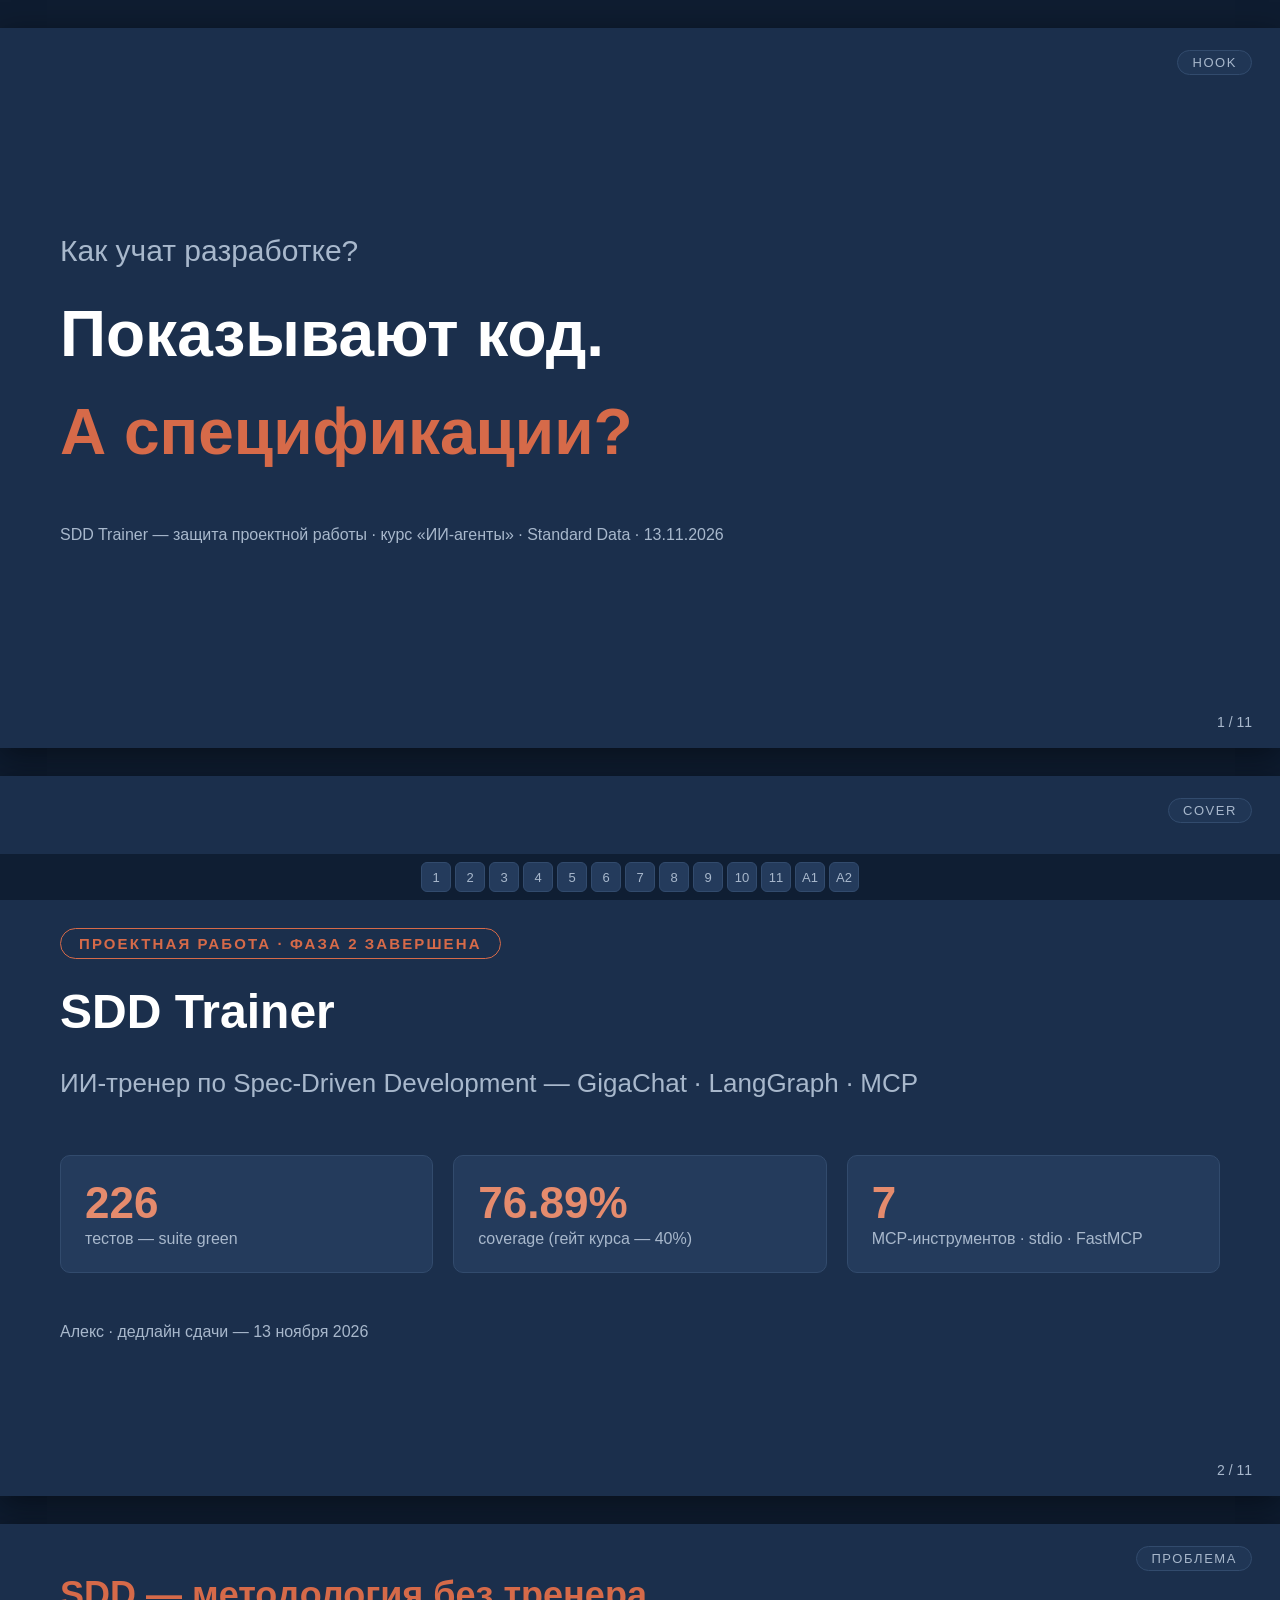
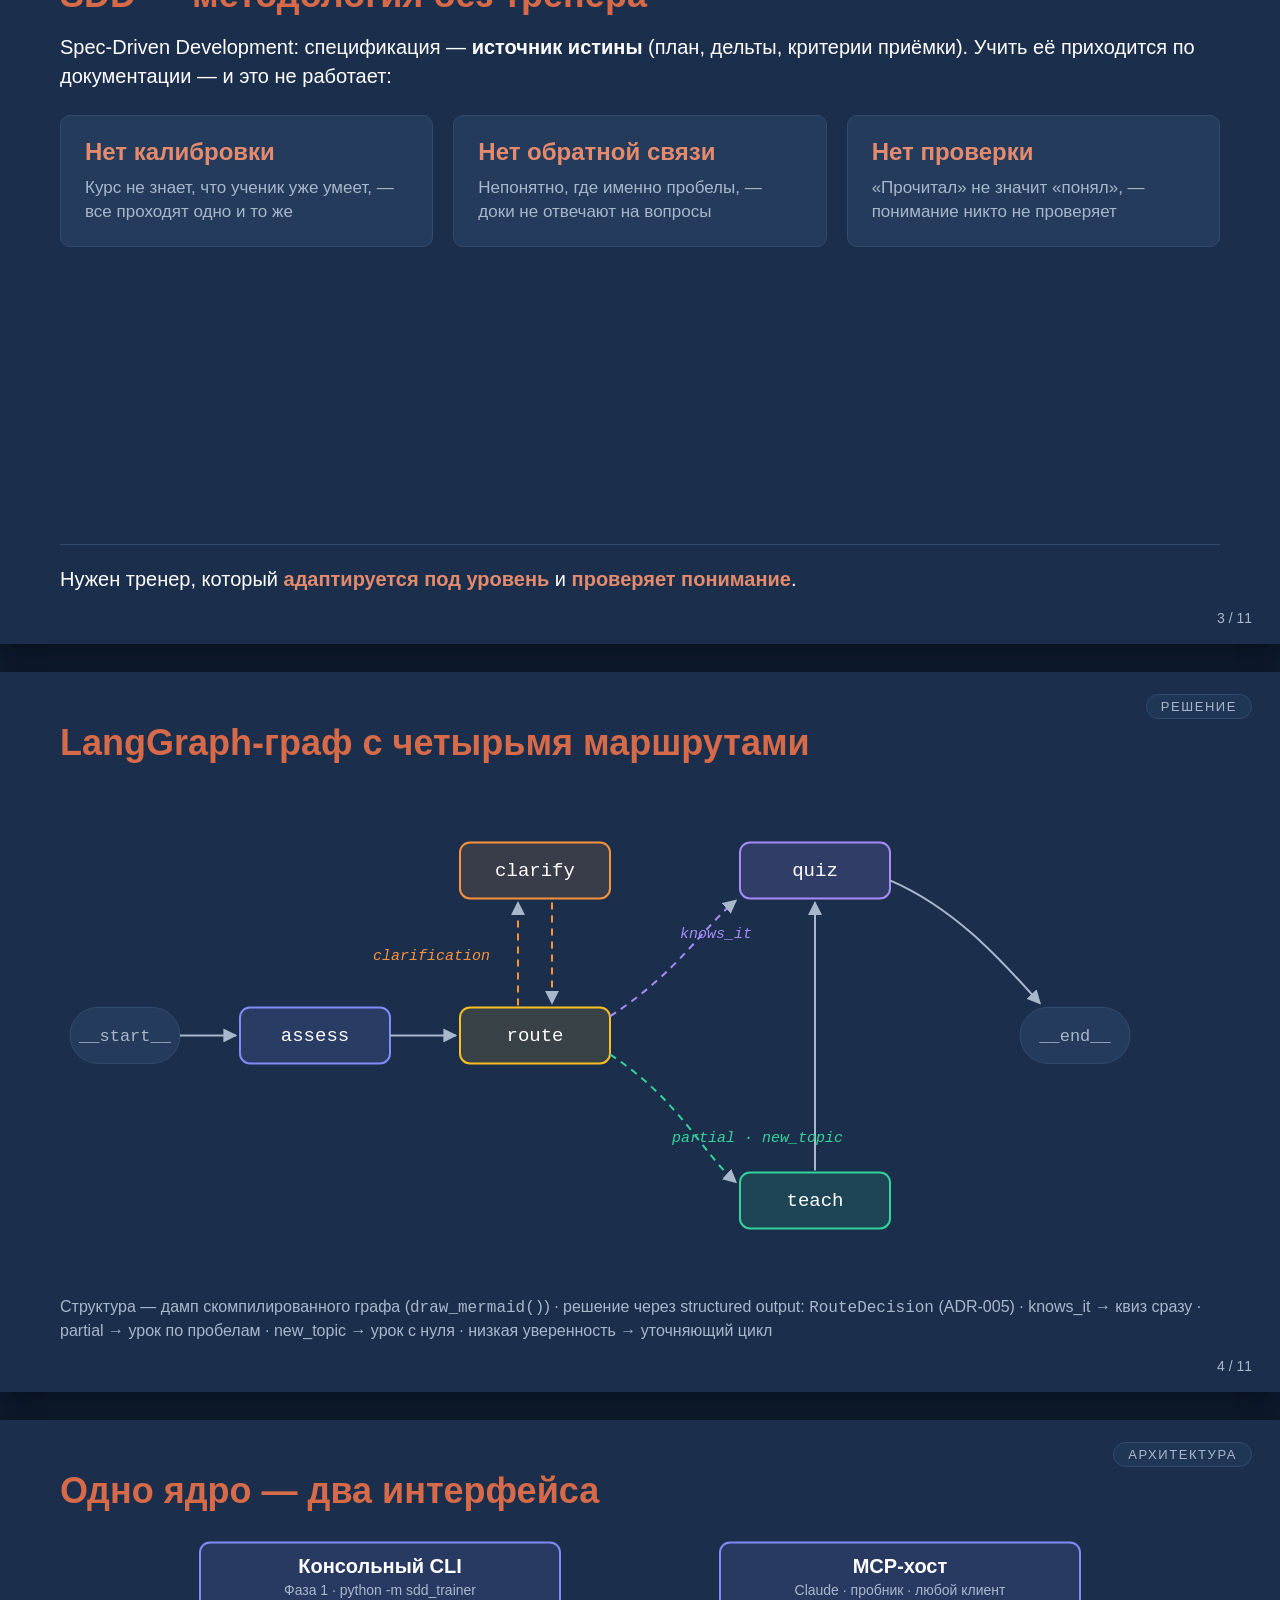
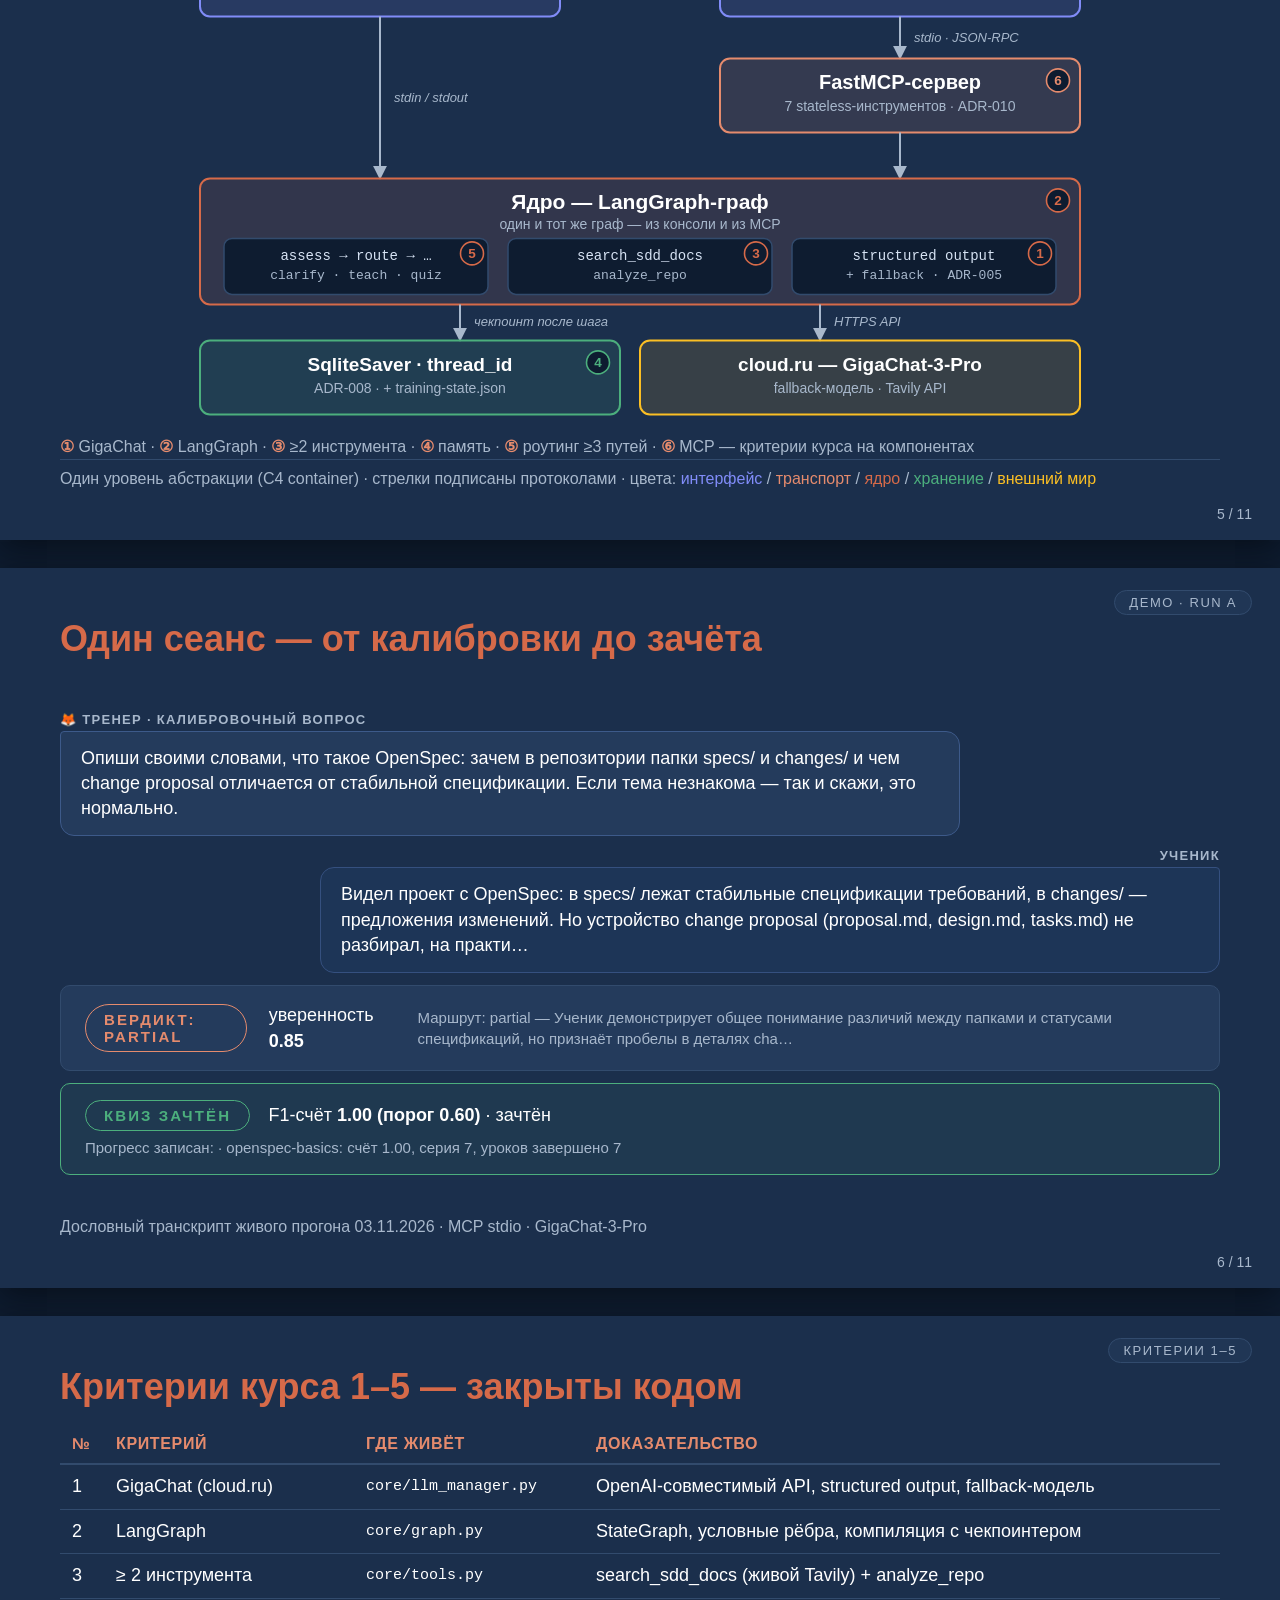
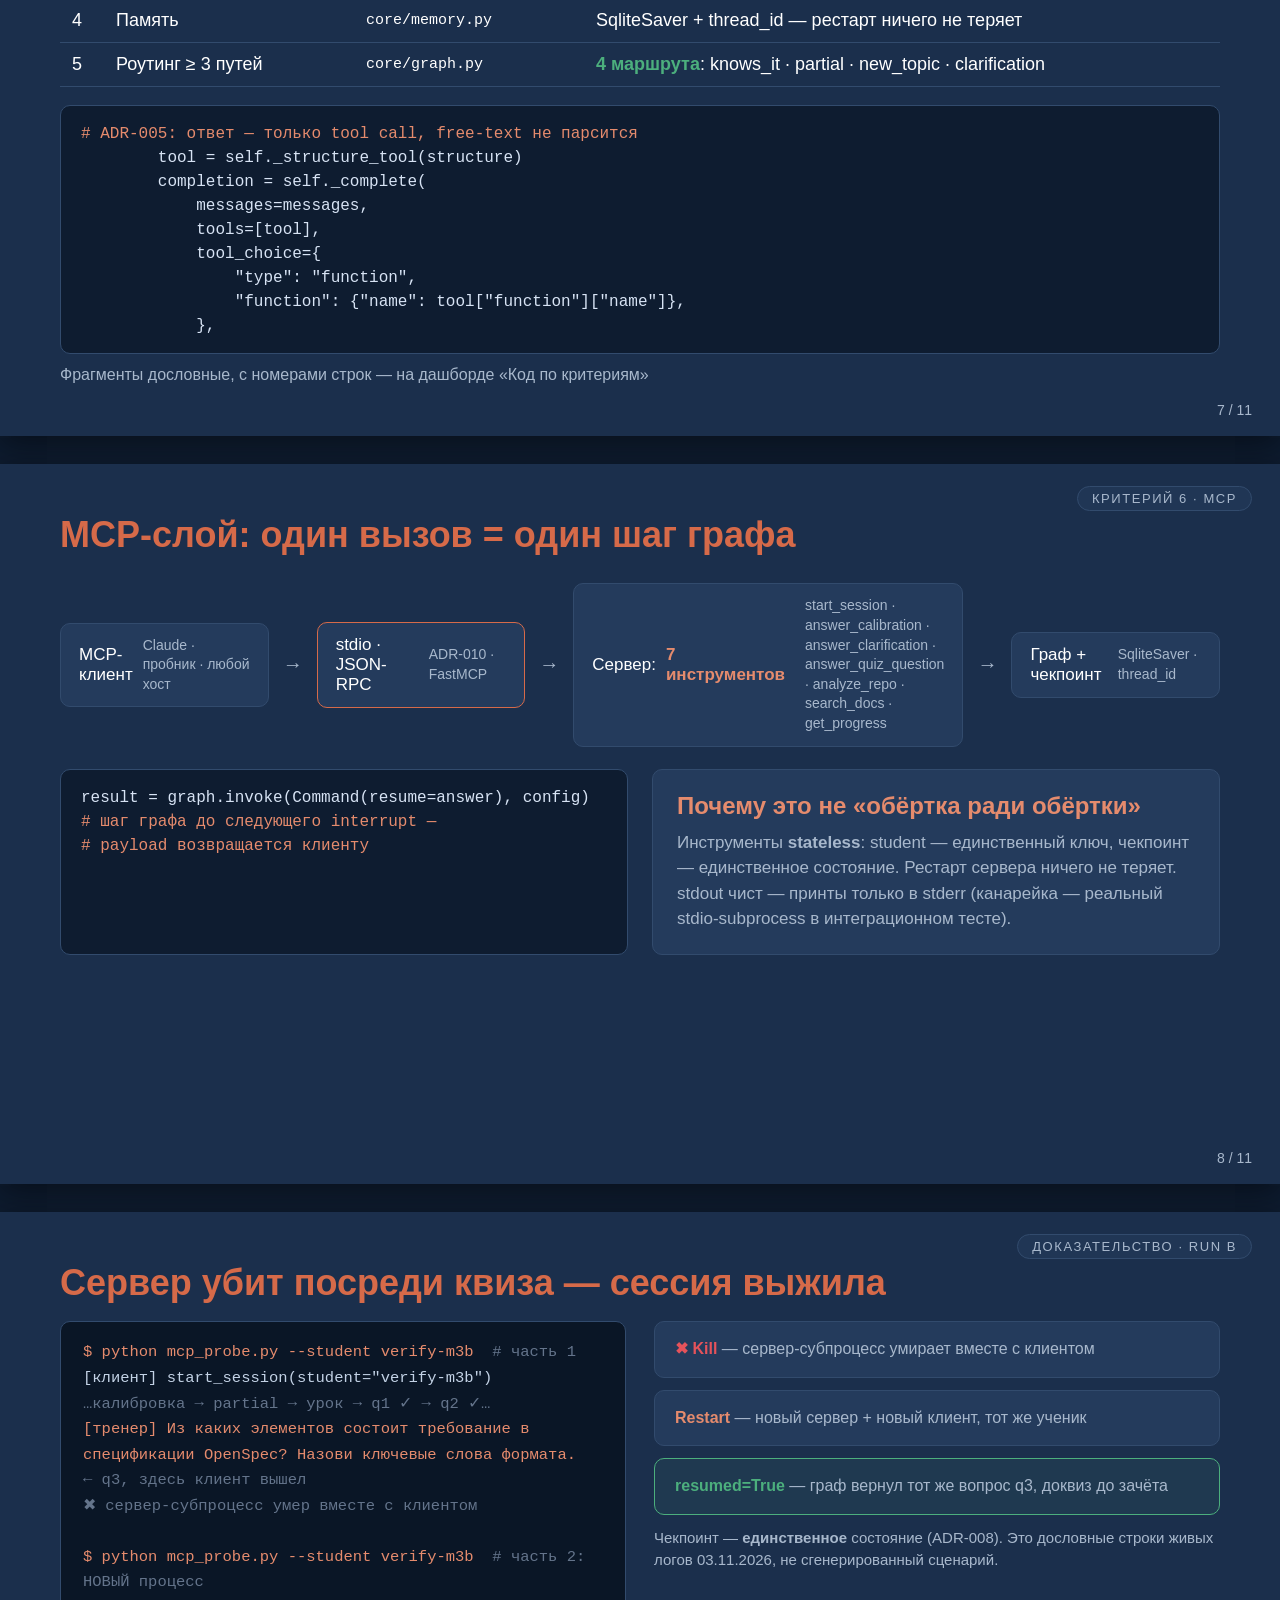
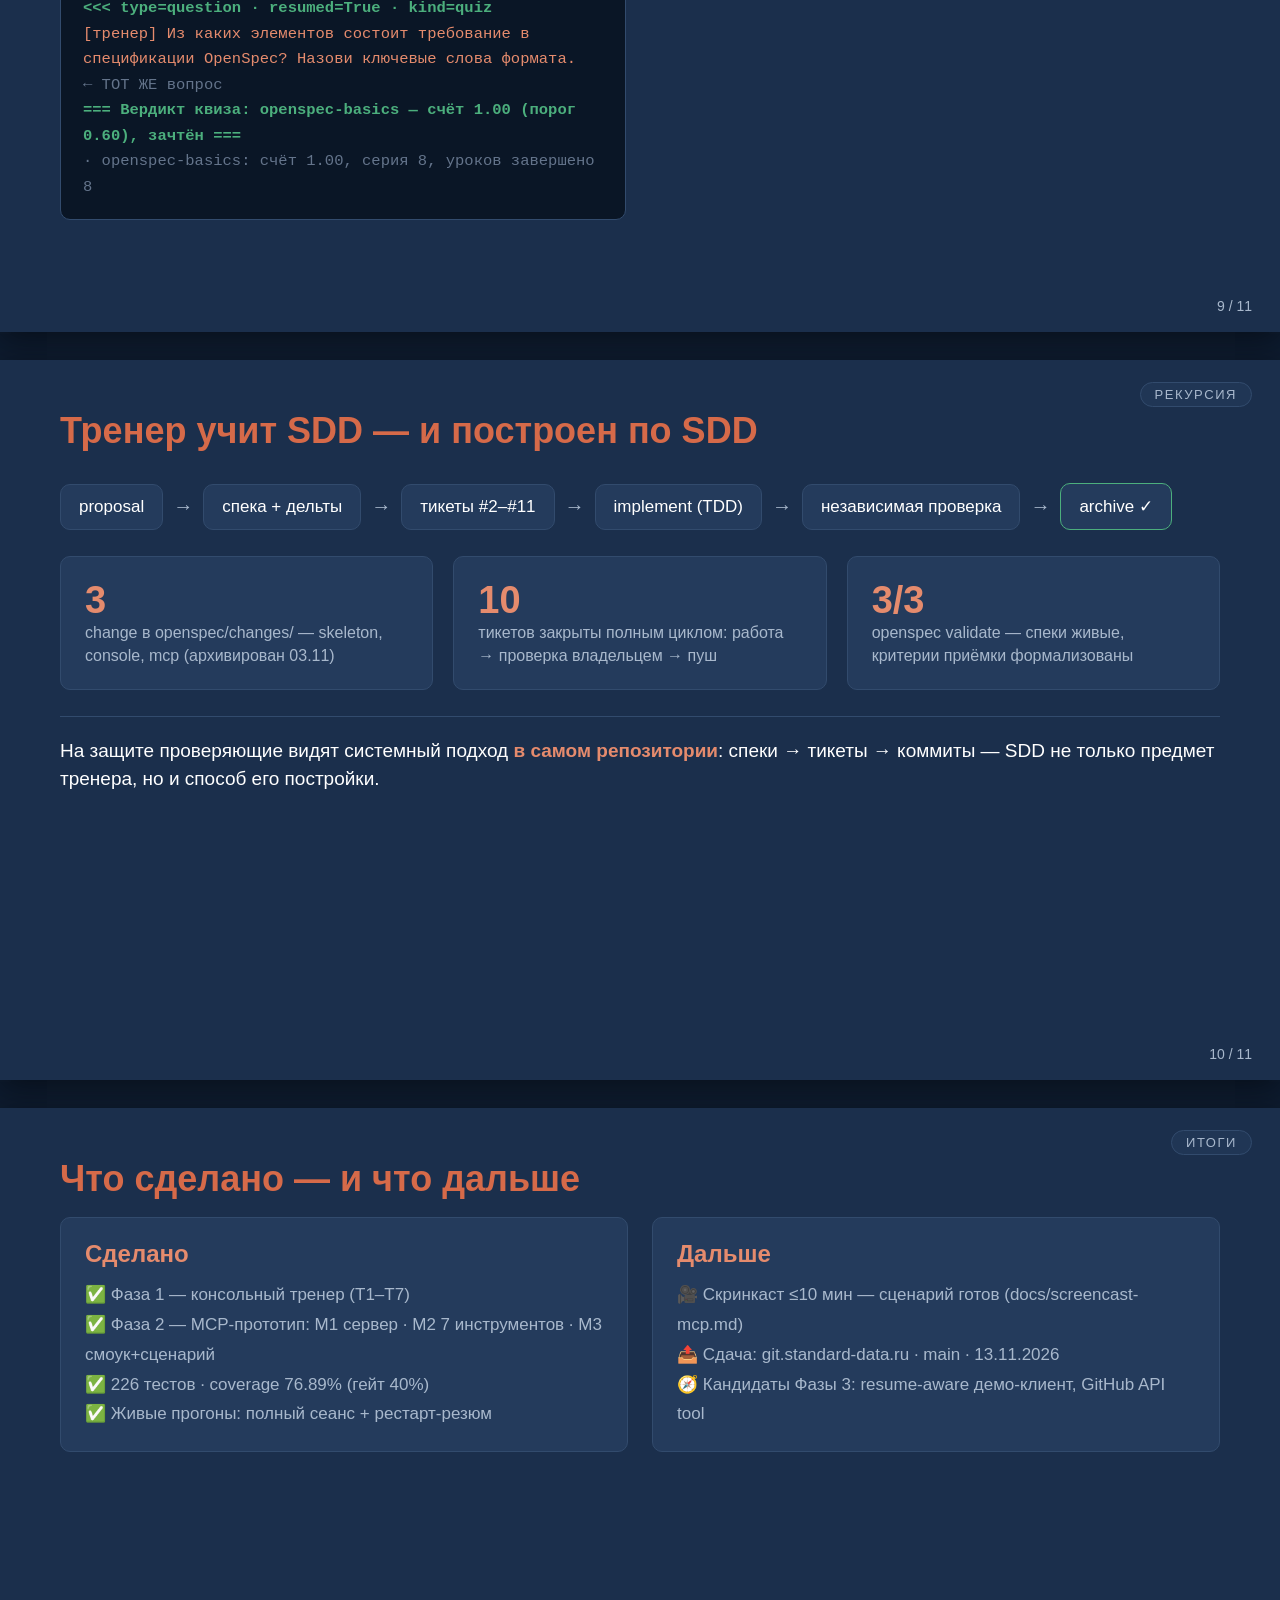
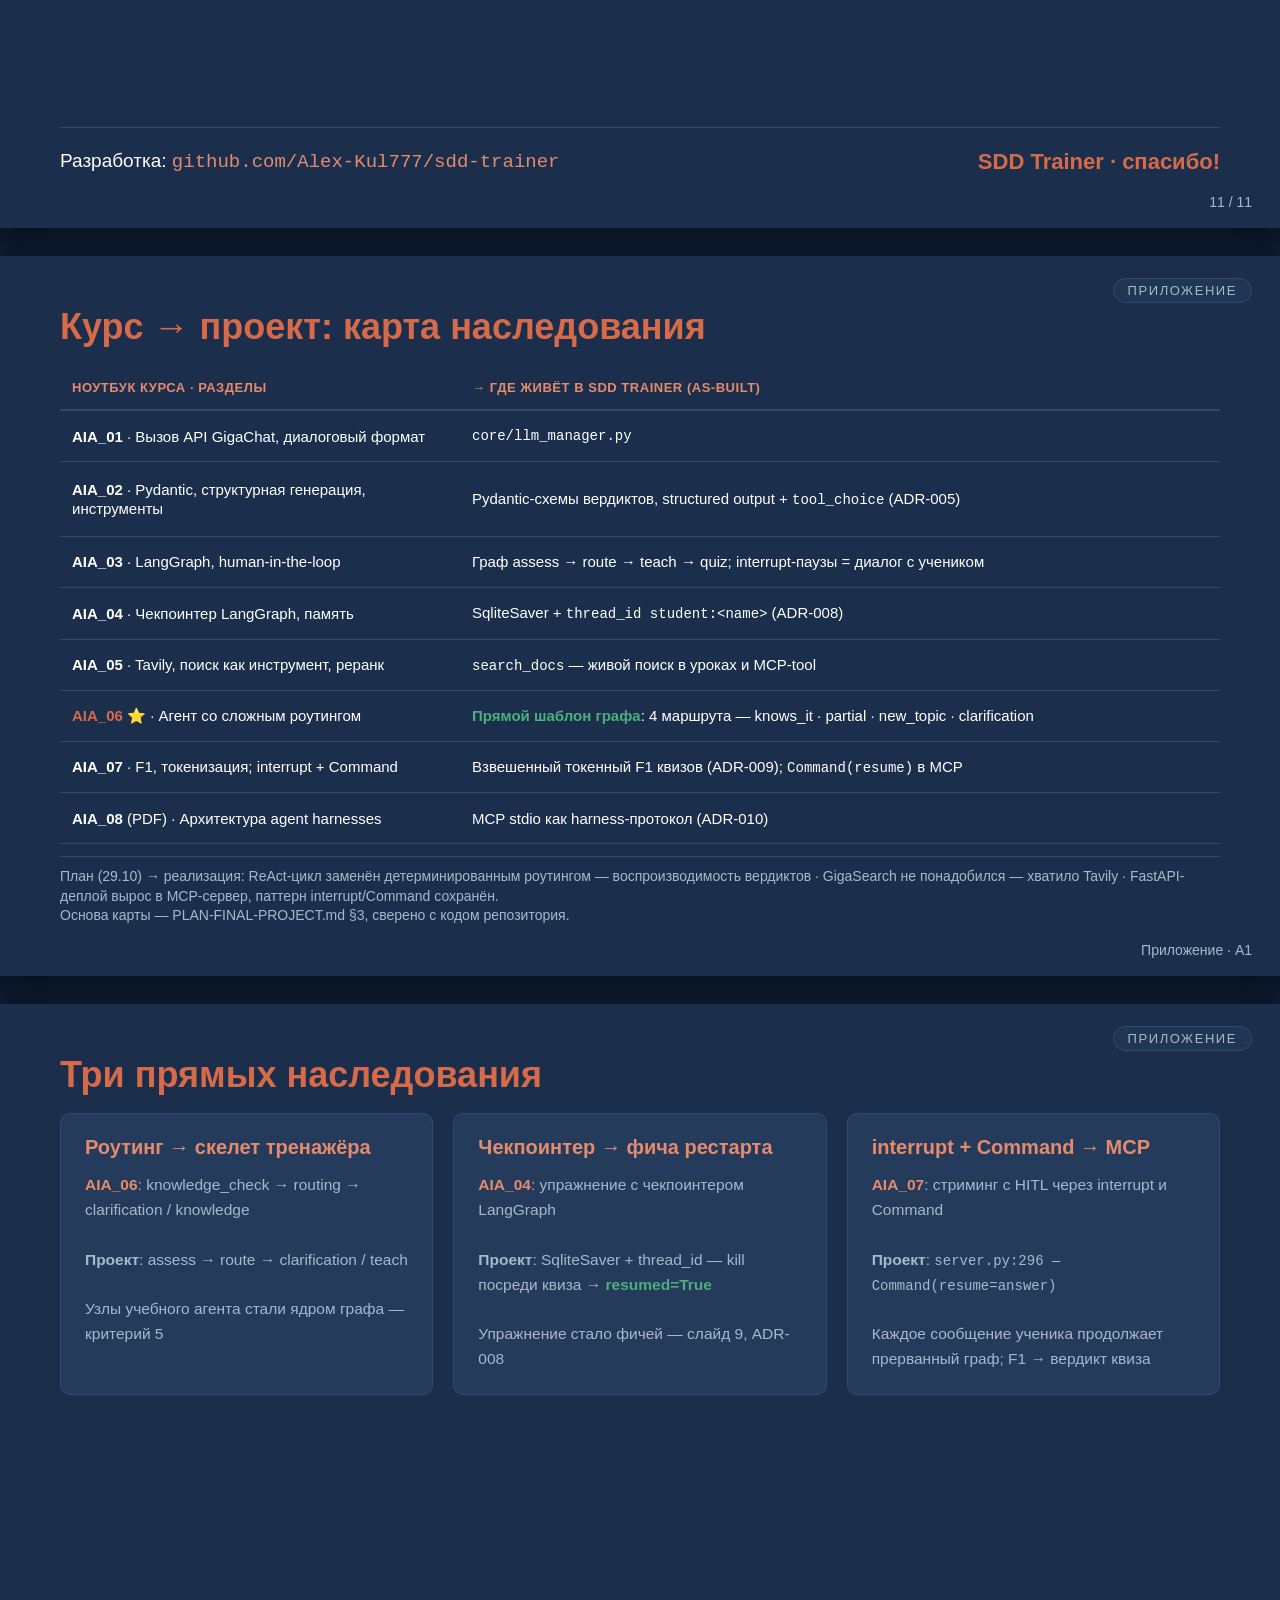
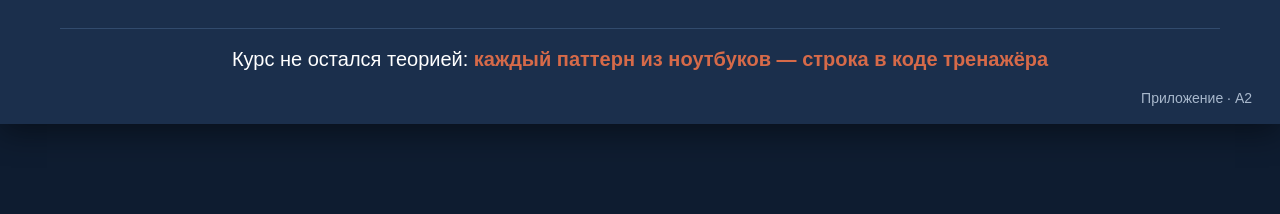
==== commit 5ab56ed4: "docs: deck v3 — appendix slides A1/A2 (course notebooks -> project map, three direct inheritances)" ====
--- a/docs/presentation/deck/presentation.html
+++ b/docs/presentation/deck/presentation.html
@@ -301,13 +301,63 @@
 <div style="border-top:1px solid var(--border); padding-top:18px; display:flex; justify-content:space-between; align-items:center">
   <div class="body-text" style="font-size:19px">Разработка: <span class="mono" style="color:var(--accent)">github.com/Alex-Kul777/sdd-trainer</span></div>
   <div class="body-text" style="font-size:22px; font-weight:700; color:var(--primary)">SDD Trainer · спасибо!</div>
-</div><div class="slide-num">11 / 11</div></div>
-</div>
-<div class="slide-nav"><button onclick="go(0)">1</button><button onclick="go(1)">2</button><button onclick="go(2)">3</button><button onclick="go(3)">4</button><button onclick="go(4)">5</button><button onclick="go(5)">6</button><button onclick="go(6)">7</button><button onclick="go(7)">8</button><button onclick="go(8)">9</button><button onclick="go(9)">10</button><button onclick="go(10)">11</button></div>
+</div><div class="slide-num">11 / 11</div></div><div class="slide" id="slide-12"><div class="slide-tag">приложение</div>
+<h2>Курс → проект: карта наследования</h2>
+<table style="flex:1; align-self:stretch; font-size:15px">
+  <tr><th style="width:400px; font-size:13px">Ноутбук курса · разделы</th><th style="font-size:13px">→ Где живёт в SDD Trainer (as-built)</th></tr>
+  <tr><td><b>AIA_01</b> · Вызов API GigaChat, диалоговый формат</td>
+      <td class="mono" style="font-size:14px">core/llm_manager.py</td></tr>
+  <tr><td><b>AIA_02</b> · Pydantic, структурная генерация, инструменты</td>
+      <td>Pydantic-схемы вердиктов, structured output + <span class="mono" style="font-size:14px">tool_choice</span> (ADR-005)</td></tr>
+  <tr><td><b>AIA_03</b> · LangGraph, human-in-the-loop</td>
+      <td>Граф assess → route → teach → quiz; interrupt-паузы = диалог с учеником</td></tr>
+  <tr><td><b>AIA_04</b> · Чекпоинтер LangGraph, память</td>
+      <td>SqliteSaver + <span class="mono" style="font-size:14px">thread_id student:&lt;name&gt;</span> (ADR-008)</td></tr>
+  <tr><td><b>AIA_05</b> · Tavily, поиск как инструмент, реранк</td>
+      <td><span class="mono" style="font-size:14px">search_docs</span> — живой поиск в уроках и MCP-tool</td></tr>
+  <tr><td><b style="color:var(--primary)">AIA_06 ⭐</b> · Агент со сложным роутингом</td>
+      <td><b style="color:var(--green)">Прямой шаблон графа</b>: 4 маршрута — knows_it · partial · new_topic · clarification</td></tr>
+  <tr><td><b>AIA_07</b> · F1, токенизация; interrupt + Command</td>
+      <td>Взвешенный токенный F1 квизов (ADR-009); <span class="mono" style="font-size:14px">Command(resume)</span> в MCP</td></tr>
+  <tr><td><b>AIA_08</b> (PDF) · Архитектура agent harnesses</td>
+      <td>MCP stdio как harness-протокол (ADR-010)</td></tr>
+</table>
+<div class="small" style="border-top:1px solid var(--border); padding-top:10px; margin-top:12px; font-size:14px">
+  План (29.10) → реализация: ReAct-цикл заменён детерминированным роутингом — воспроизводимость вердиктов ·
+  GigaSearch не понадобился — хватило Tavily · FastAPI-деплой вырос в MCP-сервер, паттерн interrupt/Command сохранён.<br>
+  Основа карты — PLAN-FINAL-PROJECT.md §3, сверено с кодом репозитория.</div><div class="slide-num">Приложение · A1</div></div><div class="slide" id="slide-13"><div class="slide-tag">приложение</div>
+<h2>Три прямых наследования</h2>
+<div class="grid3" style="flex:1; align-content:start">
+  <div class="card">
+    <h3 style="font-size:20px">Роутинг → скелет тренажёра</h3>
+    <div class="small" style="margin-top:14px; font-size:15.5px; line-height:1.6">
+      <b style="color:var(--accent)">AIA_06</b>: knowledge_check → routing → clarification / knowledge<br><br>
+      <b>Проект</b>: assess → route → clarification / teach<br><br>
+      Узлы учебного агента стали ядром графа — критерий 5</div>
+  </div>
+  <div class="card">
+    <h3 style="font-size:20px">Чекпоинтер → фича рестарта</h3>
+    <div class="small" style="margin-top:14px; font-size:15.5px; line-height:1.6">
+      <b style="color:var(--accent)">AIA_04</b>: упражнение с чекпоинтером LangGraph<br><br>
+      <b>Проект</b>: SqliteSaver + thread_id — kill посреди квиза → <span style="color:var(--green); font-weight:700">resumed=True</span><br><br>
+      Упражнение стало фичей — слайд 9, ADR-008</div>
+  </div>
+  <div class="card">
+    <h3 style="font-size:20px">interrupt + Command → MCP</h3>
+    <div class="small" style="margin-top:14px; font-size:15.5px; line-height:1.6">
+      <b style="color:var(--accent)">AIA_07</b>: стриминг с HITL через interrupt и Command<br><br>
+      <b>Проект</b>: <span class="mono" style="font-size:14px">server.py:296 — Command(resume=answer)</span><br><br>
+      Каждое сообщение ученика продолжает прерванный граф; F1 → вердикт квиза</div>
+  </div>
+</div>
+<div class="body-text" style="border-top:1px solid var(--border); padding-top:16px; font-size:20px; text-align:center">
+  Курс не остался теорией: <b style="color:var(--primary)">каждый паттерн из ноутбуков — строка в коде тренажёра</b></div><div class="slide-num">Приложение · A2</div></div>
+</div>
+<div class="slide-nav"><button onclick="go(0)">1</button><button onclick="go(1)">2</button><button onclick="go(2)">3</button><button onclick="go(3)">4</button><button onclick="go(4)">5</button><button onclick="go(5)">6</button><button onclick="go(6)">7</button><button onclick="go(7)">8</button><button onclick="go(8)">9</button><button onclick="go(9)">10</button><button onclick="go(10)">11</button><button onclick="go(11)">A1</button><button onclick="go(12)">A2</button></div>
 <script>
 let cur = 0;
 function go(i) {
-  cur = Math.max(0, Math.min(10, i));
+  cur = Math.max(0, Math.min(12, i));
   document.getElementById('slide-' + (cur + 1)).scrollIntoView({behavior: 'instant'});
   document.querySelectorAll('.slide-nav button').forEach((b, n) =>
     b.classList.toggle('active', n === cur));
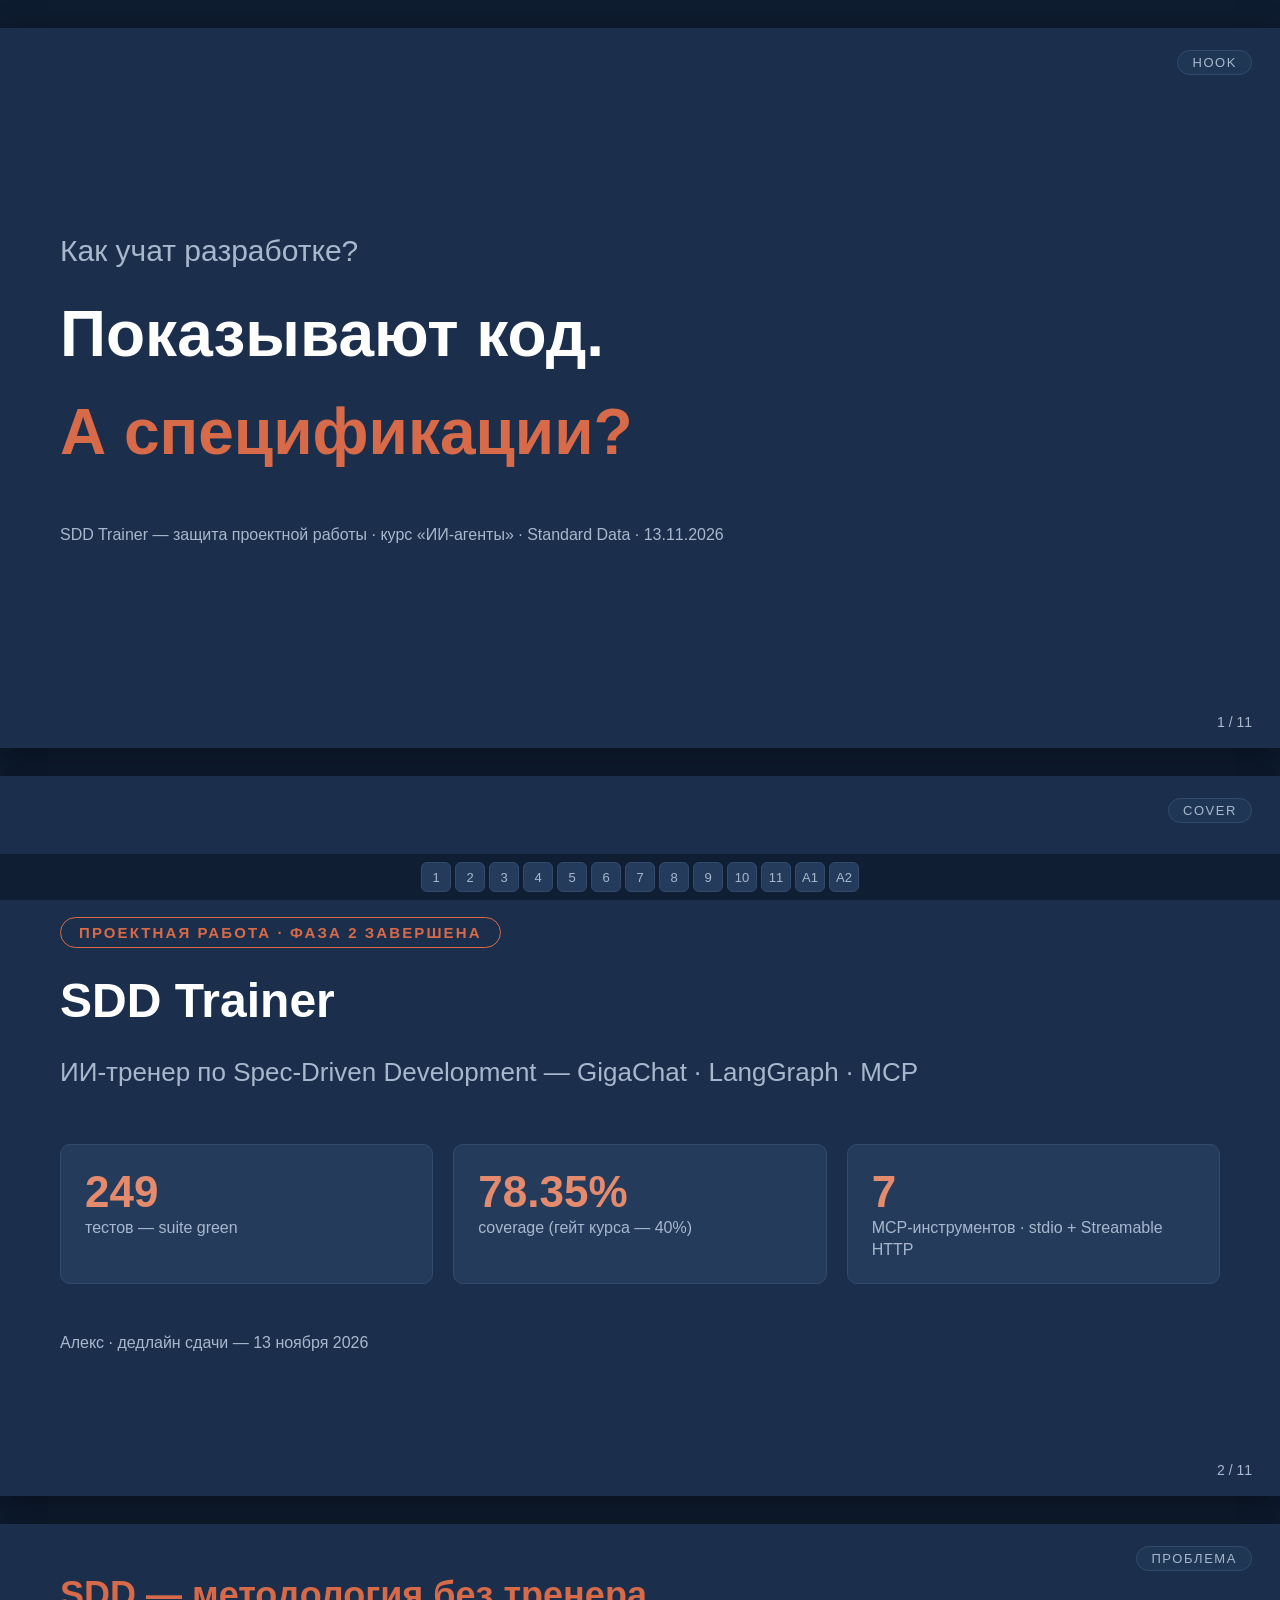
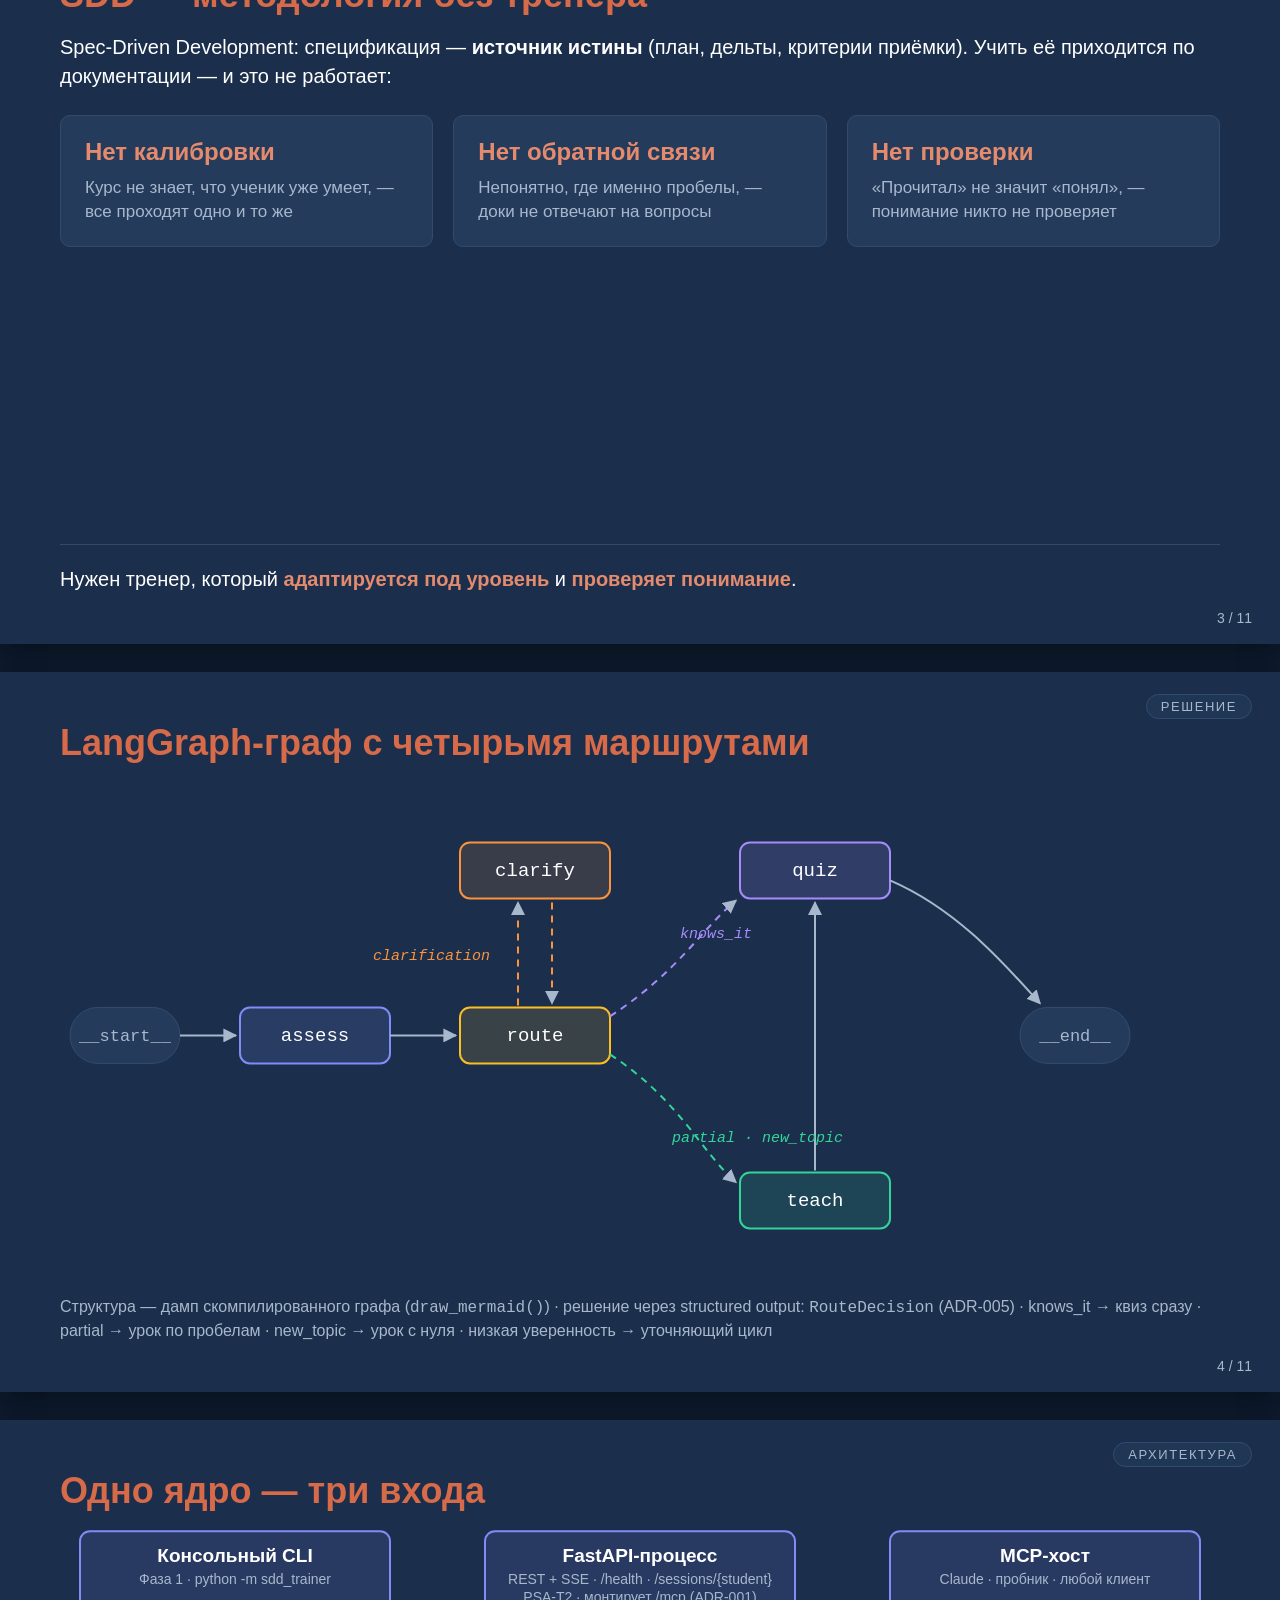
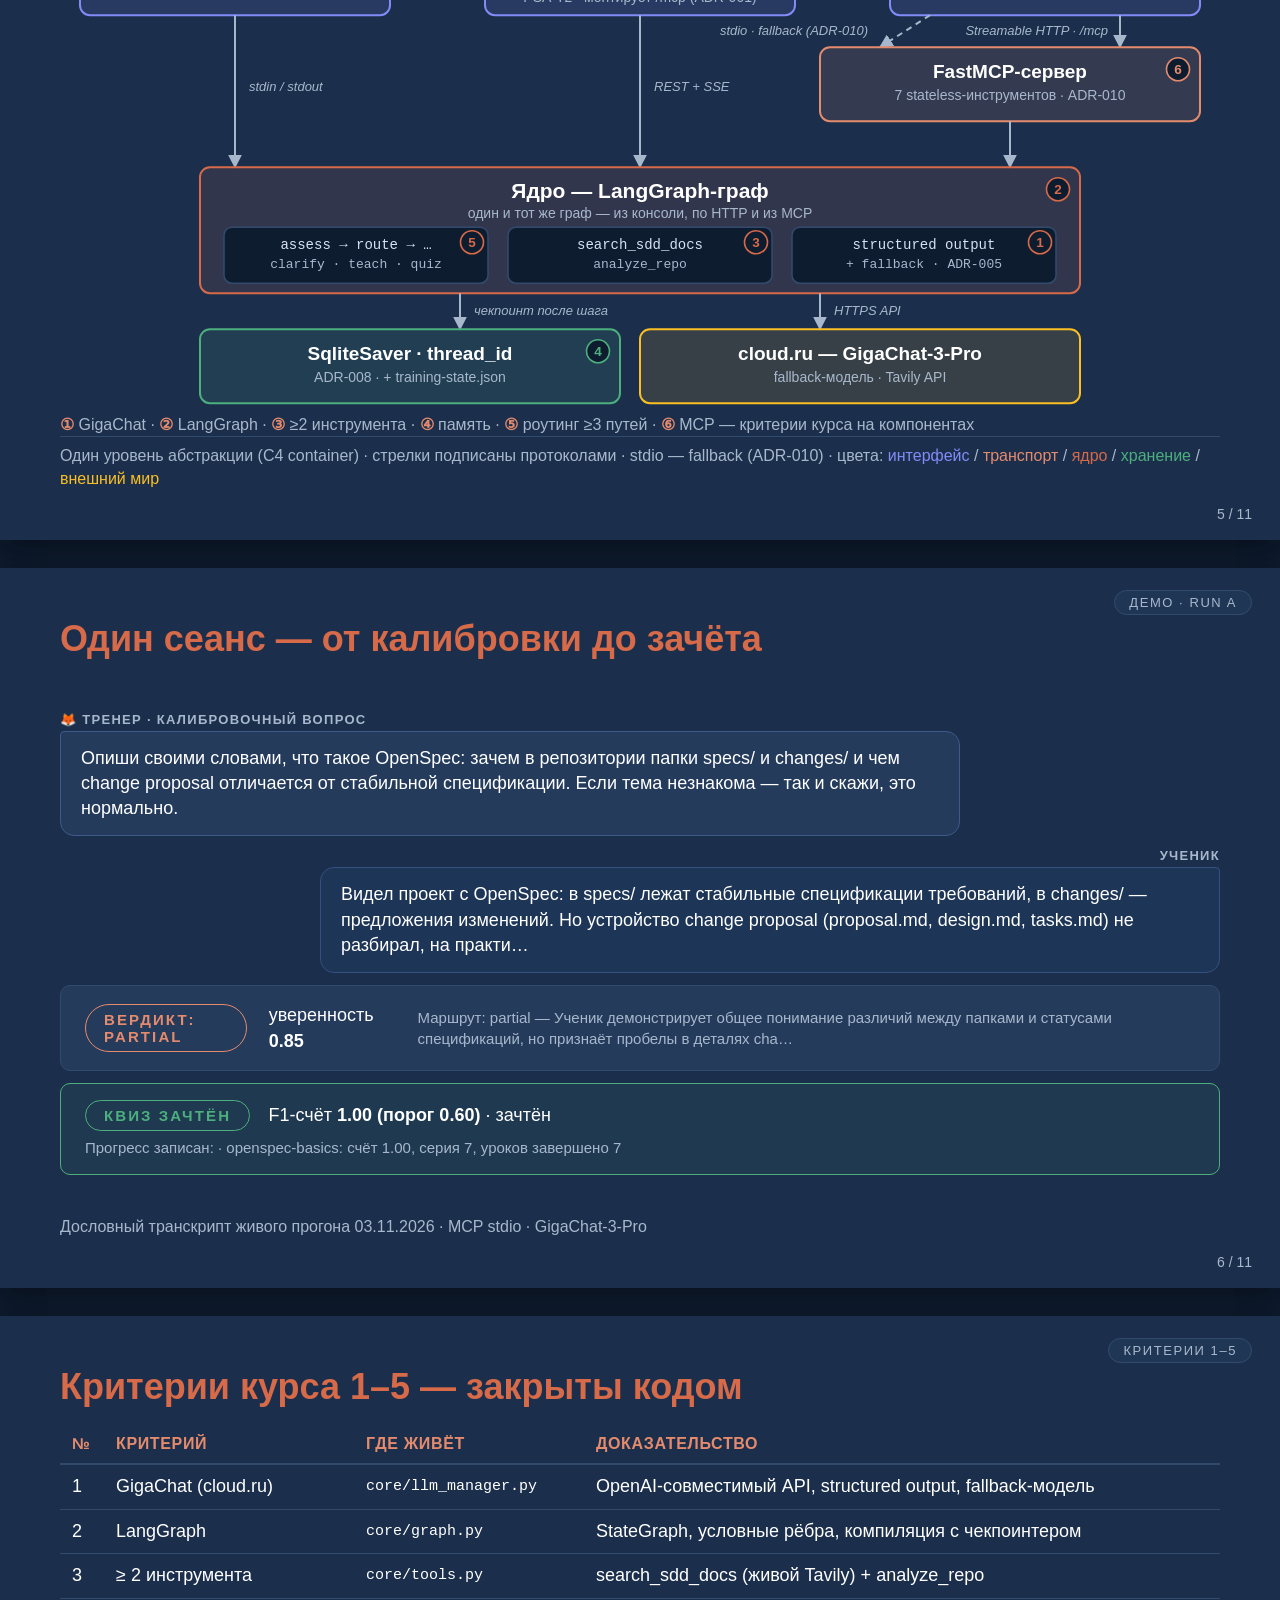
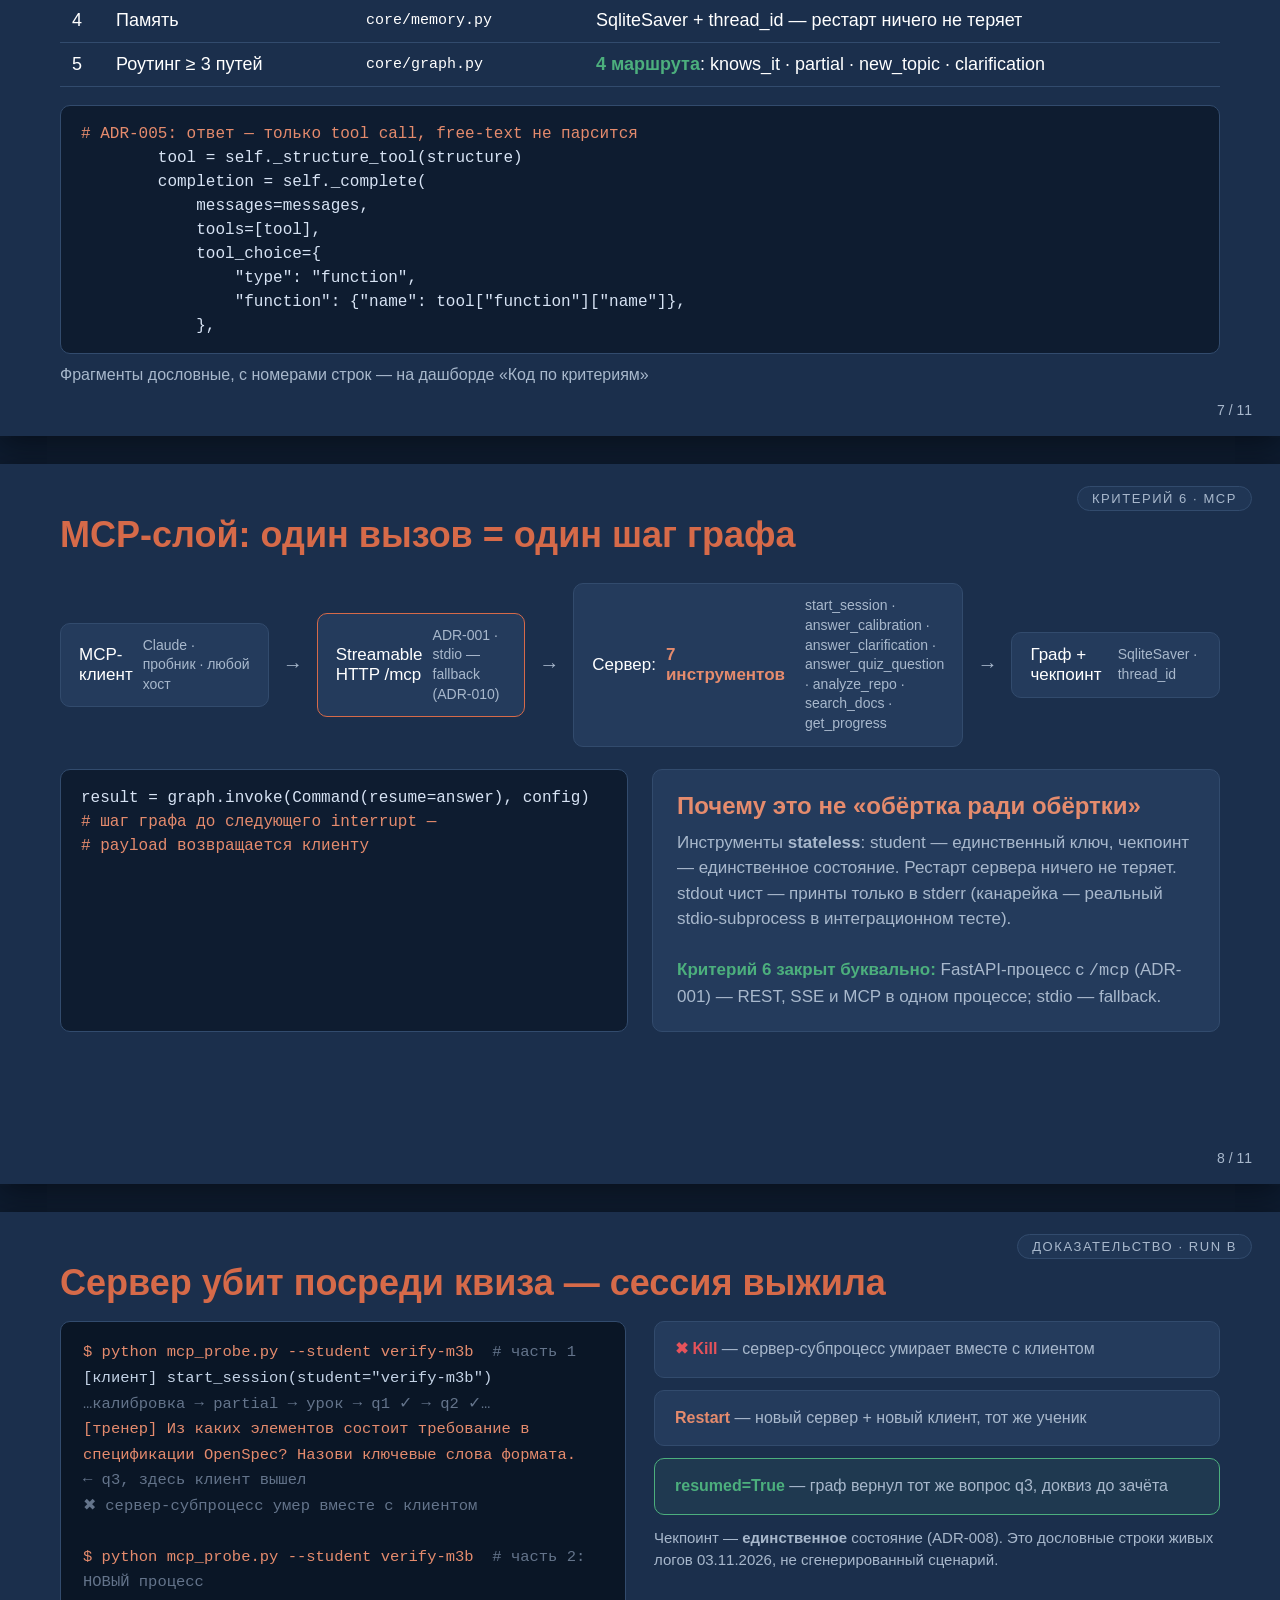
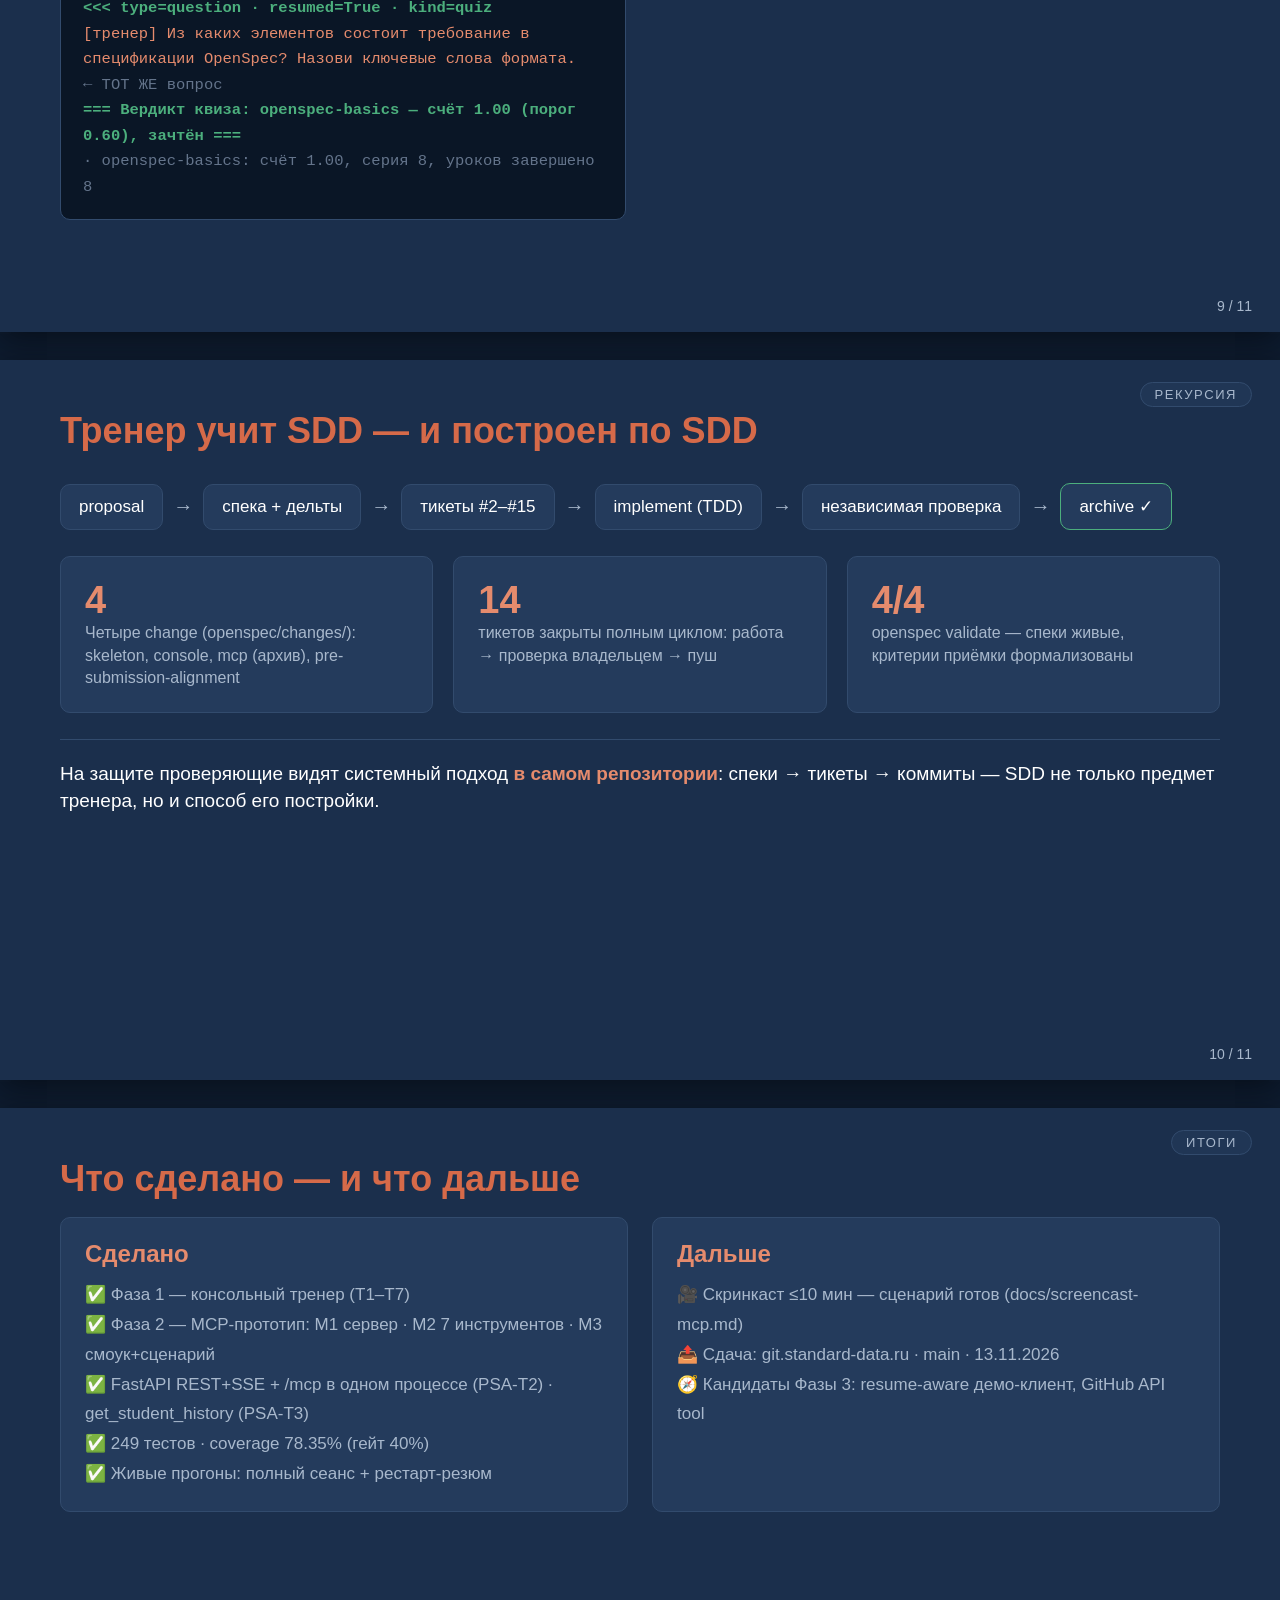
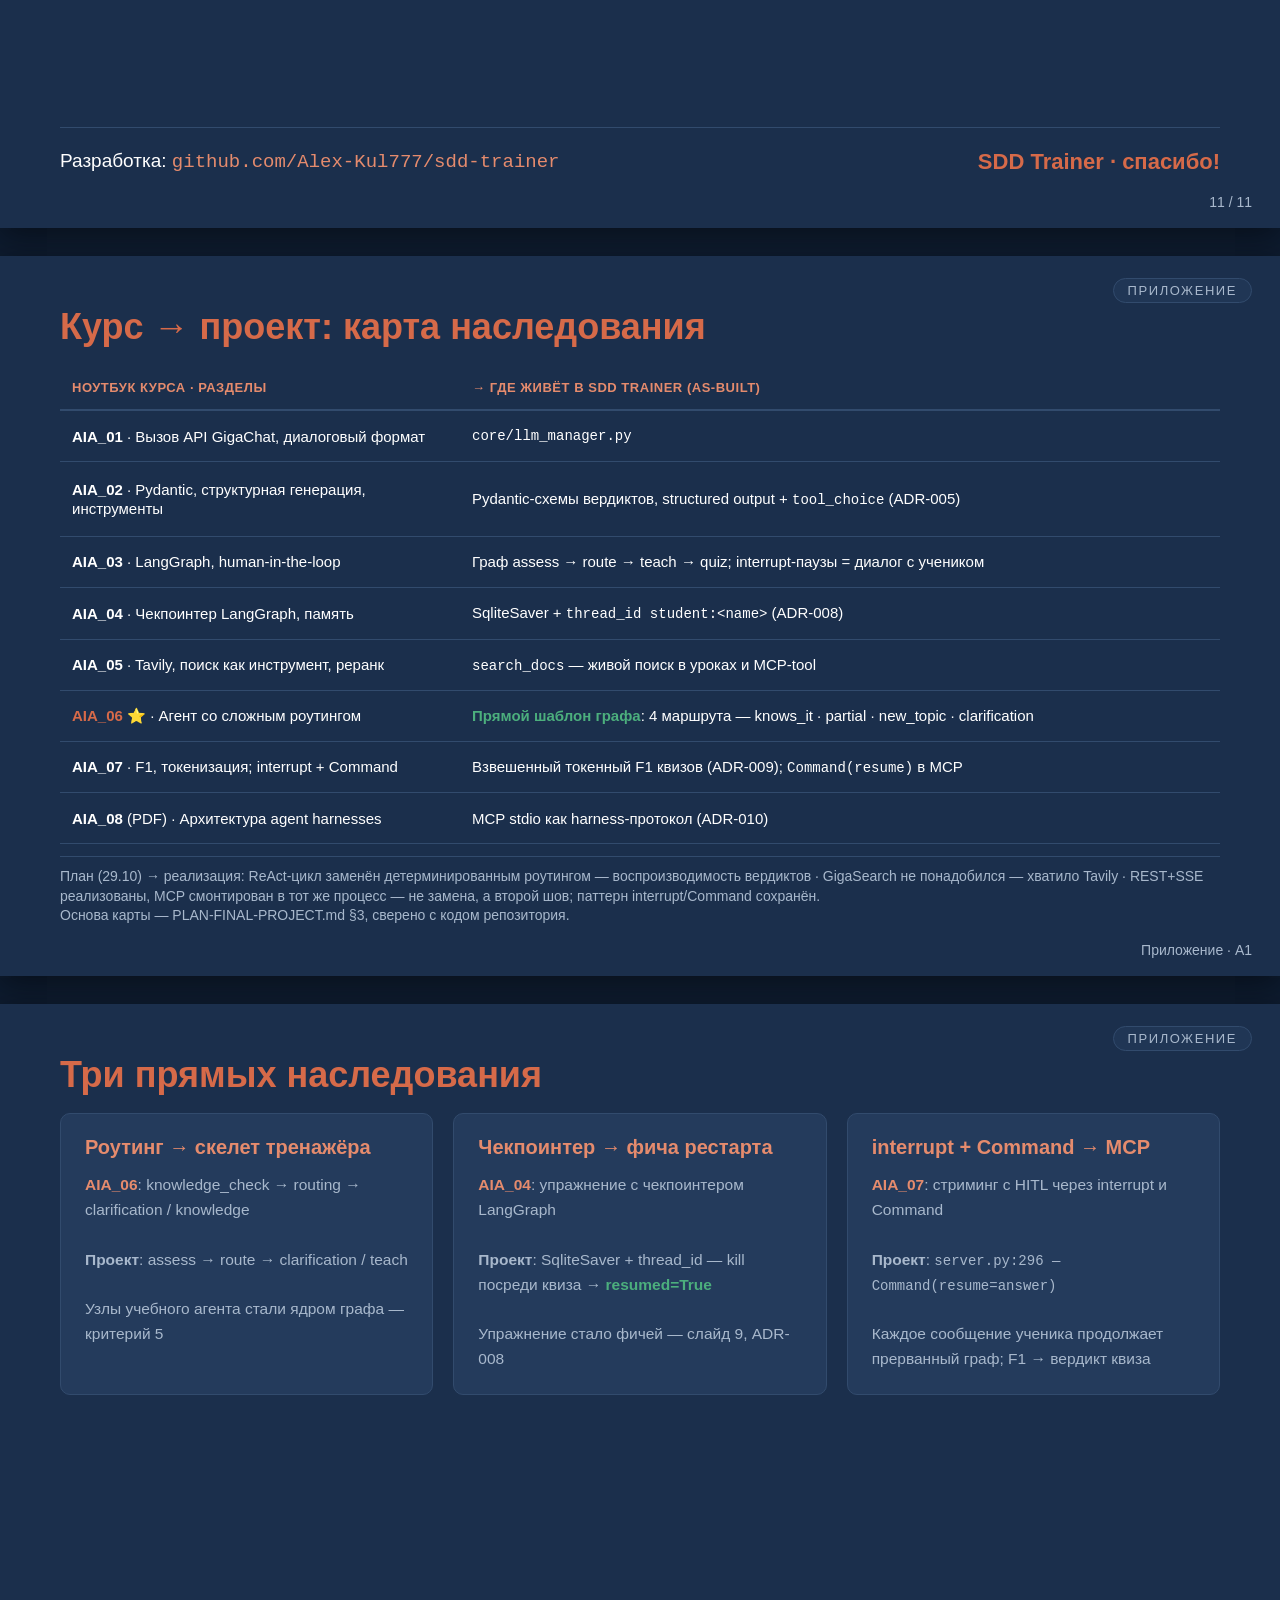
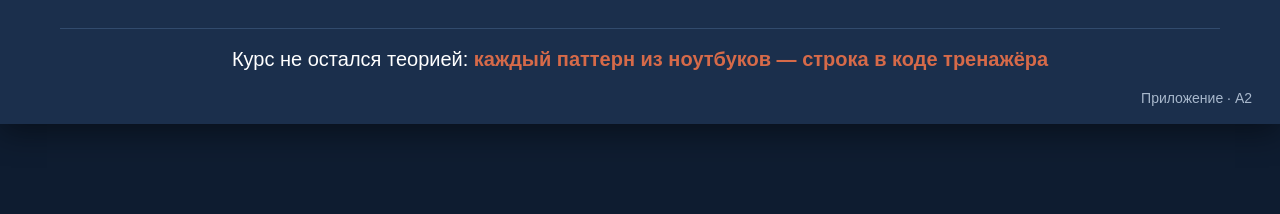
==== commit 80cd4d79: "docs: deck v4 — three entrances, as-built numbers (plan B1-B6) - slide 5: 'Одно ядро — три входа' — " ====
--- a/docs/presentation/deck/presentation.html
+++ b/docs/presentation/deck/presentation.html
@@ -86,12 +86,12 @@
   <div class="body-text" style="font-size:26px; color:var(--muted)">
     ИИ-тренер по Spec-Driven Development — GigaChat · LangGraph · MCP</div>
   <div class="grid3" style="margin-top:26px">
-    <div class="card"><div style="font-size:44px; font-weight:800; color:var(--accent)">226</div>
+    <div class="card"><div style="font-size:44px; font-weight:800; color:var(--accent)">249</div>
       <div class="small">тестов — suite green</div></div>
-    <div class="card"><div style="font-size:44px; font-weight:800; color:var(--accent)">76.89%</div>
+    <div class="card"><div style="font-size:44px; font-weight:800; color:var(--accent)">78.35%</div>
       <div class="small">coverage (гейт курса — 40%)</div></div>
     <div class="card"><div style="font-size:44px; font-weight:800; color:var(--accent)">7</div>
-      <div class="small">MCP-инструментов · stdio · FastMCP</div></div>
+      <div class="small">MCP-инструментов · stdio + Streamable HTTP</div></div>
   </div>
   <div class="small" style="margin-top:22px">Алекс · дедлайн сдачи — 13 ноября 2026</div>
 </div><div class="slide-num">2 / 11</div></div><div class="slide" id="slide-3"><div class="slide-tag">проблема</div>
@@ -152,8 +152,8 @@
   решение через structured output: <span class="mono">RouteDecision</span> (ADR-005) ·
   knows_it → квиз сразу · partial → урок по пробелам · new_topic → урок с нуля ·
   низкая уверенность → уточняющий цикл</div><div class="slide-num">4 / 11</div></div><div class="slide" id="slide-5"><div class="slide-tag">архитектура</div>
-<h2>Одно ядро — два интерфейса</h2>
-<svg viewBox="0 0 1160 472" style="width:100%; flex:1"><defs><marker id="aha" viewBox="0 0 10 10" refX="9" refY="5" markerWidth="7" markerHeight="7" orient="auto-start-reverse"><path d="M0,0 L10,5 L0,10 z" fill="#A8B8CC"/></marker></defs><rect x="140" y="0" width="360" height="74" rx="10" fill="#818cf8" fill-opacity="0.12" stroke="#818cf8" stroke-width="2"/><text x="320.0" y="31" text-anchor="middle" font-size="20" font-weight="700" fill="#fff">Консольный CLI</text><text x="320.0" y="53" text-anchor="middle" font-size="14" fill="#A8B8CC">Фаза 1 · python -m sdd_trainer</text><rect x="660" y="0" width="360" height="74" rx="10" fill="#818cf8" fill-opacity="0.12" stroke="#818cf8" stroke-width="2"/><text x="840.0" y="31" text-anchor="middle" font-size="20" font-weight="700" fill="#fff">MCP-хост</text><text x="840.0" y="53" text-anchor="middle" font-size="14" fill="#A8B8CC">Claude · пробник · любой клиент</text><line x1="320" y1="74" x2="320" y2="236" stroke="#A8B8CC" stroke-width="2" marker-end="url(#aha)"/><text x="334" y="160" font-size="13" font-style="italic" fill="#A8B8CC">stdin / stdout</text><line x1="840" y1="74" x2="840" y2="116" stroke="#A8B8CC" stroke-width="2" marker-end="url(#aha)"/><text x="854" y="100" font-size="13" font-style="italic" fill="#A8B8CC">stdio · JSON-RPC</text><rect x="660" y="116" width="360" height="74" rx="10" fill="#E58B6D" fill-opacity="0.12" stroke="#E58B6D" stroke-width="2"/><text x="840.0" y="147" text-anchor="middle" font-size="20" font-weight="700" fill="#fff">FastMCP-сервер</text><text x="840.0" y="169" text-anchor="middle" font-size="14" fill="#A8B8CC">7 stateless-инструментов · ADR-010</text><circle cx="998" cy="138" r="11.5" fill="#0e1c30" stroke="#E58B6D" stroke-width="1.6"/><text x="998" y="142.5" text-anchor="middle" font-size="13.5" font-weight="700" fill="#E58B6D">6</text><line x1="840" y1="190" x2="840" y2="236" stroke="#A8B8CC" stroke-width="2" marker-end="url(#aha)"/><rect x="140" y="236" width="880" height="126" rx="10" fill="#D66A49" fill-opacity="0.12" stroke="#D66A49" stroke-width="2"/><text x="580.0" y="267" text-anchor="middle" font-size="21" font-weight="700" fill="#fff">Ядро — LangGraph-граф</text><circle cx="998" cy="258" r="11.5" fill="#0e1c30" stroke="#D66A49" stroke-width="1.6"/><text x="998" y="262.5" text-anchor="middle" font-size="13.5" font-weight="700" fill="#D66A49">2</text><text x="580" y="287" text-anchor="middle" font-size="14" fill="#A8B8CC">один и тот же граф — из консоли и из MCP</text><rect x="164" y="296" width="264" height="56" rx="8" fill="#0e1c30" stroke="#324B6D" stroke-width="1.5"/><text x="296.0" y="318" text-anchor="middle" font-size="14" fill="#d7e3f4" style="font-family:ui-monospace,Menlo,Consolas,monospace">assess → route → …</text><text x="296.0" y="337" text-anchor="middle" font-size="13" fill="#A8B8CC" style="font-family:ui-monospace,Menlo,Consolas,monospace">clarify · teach · quiz</text><circle cx="412" cy="311" r="11.5" fill="#0e1c30" stroke="#D66A49" stroke-width="1.6"/><text x="412" y="315.5" text-anchor="middle" font-size="13.5" font-weight="700" fill="#D66A49">5</text><rect x="448" y="296" width="264" height="56" rx="8" fill="#0e1c30" stroke="#324B6D" stroke-width="1.5"/><text x="580.0" y="318" text-anchor="middle" font-size="14" fill="#d7e3f4" style="font-family:ui-monospace,Menlo,Consolas,monospace">search_sdd_docs</text><text x="580.0" y="337" text-anchor="middle" font-size="13" fill="#A8B8CC" style="font-family:ui-monospace,Menlo,Consolas,monospace">analyze_repo</text><circle cx="696" cy="311" r="11.5" fill="#0e1c30" stroke="#D66A49" stroke-width="1.6"/><text x="696" y="315.5" text-anchor="middle" font-size="13.5" font-weight="700" fill="#D66A49">3</text><rect x="732" y="296" width="264" height="56" rx="8" fill="#0e1c30" stroke="#324B6D" stroke-width="1.5"/><text x="864.0" y="318" text-anchor="middle" font-size="14" fill="#d7e3f4" style="font-family:ui-monospace,Menlo,Consolas,monospace">structured output</text><text x="864.0" y="337" text-anchor="middle" font-size="13" fill="#A8B8CC" style="font-family:ui-monospace,Menlo,Consolas,monospace">+ fallback · ADR-005</text><circle cx="980" cy="311" r="11.5" fill="#0e1c30" stroke="#D66A49" stroke-width="1.6"/><text x="980" y="315.5" text-anchor="middle" font-size="13.5" font-weight="700" fill="#D66A49">1</text><line x1="400" y1="362" x2="400" y2="398" stroke="#A8B8CC" stroke-width="2" marker-end="url(#aha)"/><text x="414" y="384" font-size="13" font-style="italic" fill="#A8B8CC">чекпоинт после шага</text><line x1="760" y1="362" x2="760" y2="398" stroke="#A8B8CC" stroke-width="2" marker-end="url(#aha)"/><text x="774" y="384" font-size="13" font-style="italic" fill="#A8B8CC">HTTPS API</text><rect x="140" y="398" width="420" height="74" rx="10" fill="#4CAF7D" fill-opacity="0.12" stroke="#4CAF7D" stroke-width="2"/><text x="350.0" y="429" text-anchor="middle" font-size="19" font-weight="700" fill="#fff">SqliteSaver · thread_id</text><text x="350.0" y="451" text-anchor="middle" font-size="14" fill="#A8B8CC">ADR-008 · + training-state.json</text><circle cx="538" cy="420" r="11.5" fill="#0e1c30" stroke="#4CAF7D" stroke-width="1.6"/><text x="538" y="424.5" text-anchor="middle" font-size="13.5" font-weight="700" fill="#4CAF7D">4</text><rect x="580" y="398" width="440" height="74" rx="10" fill="#fbbf24" fill-opacity="0.12" stroke="#fbbf24" stroke-width="2"/><text x="800.0" y="429" text-anchor="middle" font-size="19" font-weight="700" fill="#fff">cloud.ru — GigaChat-3-Pro</text><text x="800.0" y="451" text-anchor="middle" font-size="14" fill="#A8B8CC">fallback-модель · Tavily API</text></svg>
+<h2>Одно ядро — три входа</h2>
+<svg viewBox="0 0 1160 472" style="width:100%; flex:1"><defs><marker id="aha" viewBox="0 0 10 10" refX="9" refY="5" markerWidth="7" markerHeight="7" orient="auto-start-reverse"><path d="M0,0 L10,5 L0,10 z" fill="#A8B8CC"/></marker></defs><rect x="20" y="0" width="310" height="84" rx="10" fill="#818cf8" fill-opacity="0.12" stroke="#818cf8" stroke-width="2"/><text x="175.0" y="31" text-anchor="middle" font-size="19" font-weight="700" fill="#fff">Консольный CLI</text><text x="175.0" y="53" text-anchor="middle" font-size="14" fill="#A8B8CC">Фаза 1 · python -m sdd_trainer</text><rect x="425" y="0" width="310" height="84" rx="10" fill="#818cf8" fill-opacity="0.12" stroke="#818cf8" stroke-width="2"/><text x="580.0" y="31" text-anchor="middle" font-size="19" font-weight="700" fill="#fff">FastAPI-процесс</text><text x="580.0" y="53" text-anchor="middle" font-size="14" fill="#A8B8CC">REST + SSE · /health · /sessions/{student}</text><text x="580.0" y="71" text-anchor="middle" font-size="14" fill="#A8B8CC">PSA-T2 · монтирует /mcp (ADR-001)</text><rect x="830" y="0" width="310" height="84" rx="10" fill="#818cf8" fill-opacity="0.12" stroke="#818cf8" stroke-width="2"/><text x="985.0" y="31" text-anchor="middle" font-size="19" font-weight="700" fill="#fff">MCP-хост</text><text x="985.0" y="53" text-anchor="middle" font-size="14" fill="#A8B8CC">Claude · пробник · любой клиент</text><line x1="175" y1="84" x2="175" y2="236" stroke="#A8B8CC" stroke-width="2" marker-end="url(#aha)"/><text x="189" y="160" font-size="13" font-style="italic" fill="#A8B8CC">stdin / stdout</text><line x1="580" y1="84" x2="580" y2="236" stroke="#A8B8CC" stroke-width="2" marker-end="url(#aha)"/><text x="594" y="160" font-size="13" font-style="italic" fill="#A8B8CC">REST + SSE</text><line x1="1060" y1="84" x2="1060" y2="116" stroke="#A8B8CC" stroke-width="2" marker-end="url(#aha)"/><text x="1048" y="104" text-anchor="end" font-size="13" font-style="italic" fill="#A8B8CC">Streamable HTTP · /mcp</text><line x1="870" y1="84" x2="820" y2="116" stroke="#A8B8CC" stroke-width="2" stroke-dasharray="6 5" marker-end="url(#aha)"/><text x="808" y="104" text-anchor="end" font-size="13" font-style="italic" fill="#A8B8CC">stdio · fallback (ADR-010)</text><rect x="760" y="116" width="380" height="74" rx="10" fill="#E58B6D" fill-opacity="0.12" stroke="#E58B6D" stroke-width="2"/><text x="950.0" y="147" text-anchor="middle" font-size="19" font-weight="700" fill="#fff">FastMCP-сервер</text><text x="950.0" y="169" text-anchor="middle" font-size="14" fill="#A8B8CC">7 stateless-инструментов · ADR-010</text><circle cx="1118" cy="138" r="11.5" fill="#0e1c30" stroke="#E58B6D" stroke-width="1.6"/><text x="1118" y="142.5" text-anchor="middle" font-size="13.5" font-weight="700" fill="#E58B6D">6</text><line x1="950" y1="190" x2="950" y2="236" stroke="#A8B8CC" stroke-width="2" marker-end="url(#aha)"/><rect x="140" y="236" width="880" height="126" rx="10" fill="#D66A49" fill-opacity="0.12" stroke="#D66A49" stroke-width="2"/><text x="580.0" y="267" text-anchor="middle" font-size="21" font-weight="700" fill="#fff">Ядро — LangGraph-граф</text><circle cx="998" cy="258" r="11.5" fill="#0e1c30" stroke="#D66A49" stroke-width="1.6"/><text x="998" y="262.5" text-anchor="middle" font-size="13.5" font-weight="700" fill="#D66A49">2</text><text x="580" y="287" text-anchor="middle" font-size="14" fill="#A8B8CC">один и тот же граф — из консоли, по HTTP и из MCP</text><rect x="164" y="296" width="264" height="56" rx="8" fill="#0e1c30" stroke="#324B6D" stroke-width="1.5"/><text x="296.0" y="318" text-anchor="middle" font-size="14" fill="#d7e3f4" style="font-family:ui-monospace,Menlo,Consolas,monospace">assess → route → …</text><text x="296.0" y="337" text-anchor="middle" font-size="13" fill="#A8B8CC" style="font-family:ui-monospace,Menlo,Consolas,monospace">clarify · teach · quiz</text><circle cx="412" cy="311" r="11.5" fill="#0e1c30" stroke="#D66A49" stroke-width="1.6"/><text x="412" y="315.5" text-anchor="middle" font-size="13.5" font-weight="700" fill="#D66A49">5</text><rect x="448" y="296" width="264" height="56" rx="8" fill="#0e1c30" stroke="#324B6D" stroke-width="1.5"/><text x="580.0" y="318" text-anchor="middle" font-size="14" fill="#d7e3f4" style="font-family:ui-monospace,Menlo,Consolas,monospace">search_sdd_docs</text><text x="580.0" y="337" text-anchor="middle" font-size="13" fill="#A8B8CC" style="font-family:ui-monospace,Menlo,Consolas,monospace">analyze_repo</text><circle cx="696" cy="311" r="11.5" fill="#0e1c30" stroke="#D66A49" stroke-width="1.6"/><text x="696" y="315.5" text-anchor="middle" font-size="13.5" font-weight="700" fill="#D66A49">3</text><rect x="732" y="296" width="264" height="56" rx="8" fill="#0e1c30" stroke="#324B6D" stroke-width="1.5"/><text x="864.0" y="318" text-anchor="middle" font-size="14" fill="#d7e3f4" style="font-family:ui-monospace,Menlo,Consolas,monospace">structured output</text><text x="864.0" y="337" text-anchor="middle" font-size="13" fill="#A8B8CC" style="font-family:ui-monospace,Menlo,Consolas,monospace">+ fallback · ADR-005</text><circle cx="980" cy="311" r="11.5" fill="#0e1c30" stroke="#D66A49" stroke-width="1.6"/><text x="980" y="315.5" text-anchor="middle" font-size="13.5" font-weight="700" fill="#D66A49">1</text><line x1="400" y1="362" x2="400" y2="398" stroke="#A8B8CC" stroke-width="2" marker-end="url(#aha)"/><text x="414" y="384" font-size="13" font-style="italic" fill="#A8B8CC">чекпоинт после шага</text><line x1="760" y1="362" x2="760" y2="398" stroke="#A8B8CC" stroke-width="2" marker-end="url(#aha)"/><text x="774" y="384" font-size="13" font-style="italic" fill="#A8B8CC">HTTPS API</text><rect x="140" y="398" width="420" height="74" rx="10" fill="#4CAF7D" fill-opacity="0.12" stroke="#4CAF7D" stroke-width="2"/><text x="350.0" y="429" text-anchor="middle" font-size="19" font-weight="700" fill="#fff">SqliteSaver · thread_id</text><text x="350.0" y="451" text-anchor="middle" font-size="14" fill="#A8B8CC">ADR-008 · + training-state.json</text><circle cx="538" cy="420" r="11.5" fill="#0e1c30" stroke="#4CAF7D" stroke-width="1.6"/><text x="538" y="424.5" text-anchor="middle" font-size="13.5" font-weight="700" fill="#4CAF7D">4</text><rect x="580" y="398" width="440" height="74" rx="10" fill="#fbbf24" fill-opacity="0.12" stroke="#fbbf24" stroke-width="2"/><text x="800.0" y="429" text-anchor="middle" font-size="19" font-weight="700" fill="#fff">cloud.ru — GigaChat-3-Pro</text><text x="800.0" y="451" text-anchor="middle" font-size="14" fill="#A8B8CC">fallback-модель · Tavily API</text></svg>
 <div class="small" style="margin-top:8px">
   <b style="color:var(--accent)">①</b> GigaChat ·
   <b style="color:var(--accent)">②</b> LangGraph ·
@@ -162,7 +162,7 @@
   <b style="color:var(--accent)">⑤</b> роутинг ≥3 путей ·
   <b style="color:var(--accent)">⑥</b> MCP — критерии курса на компонентах</div>
 <div class="small" style="border-top:1px solid var(--border); padding-top:8px; margin-top:auto">
-  Один уровень абстракции (C4 container) · стрелки подписаны протоколами ·
+  Один уровень абстракции (C4 container) · стрелки подписаны протоколами · stdio — fallback (ADR-010) ·
   цвета: <span style="color:#818cf8">интерфейс</span> / <span style="color:#E58B6D">транспорт</span> /
   <span style="color:#D66A49">ядро</span> / <span style="color:#4CAF7D">хранение</span> /
   <span style="color:#fbbf24">внешний мир</span></div><div class="slide-num">5 / 11</div></div><div class="slide" id="slide-6"><div class="slide-tag">демо · run A</div>
@@ -214,7 +214,7 @@
 <div style="display:flex; align-items:center; gap:14px; margin:10px 0 22px">
   <div class="chip" style="flex:1; justify-content:center">MCP-клиент<br><span class="small" style="font-size:14px">Claude · пробник · любой хост</span></div>
   <div class="arrow">→</div>
-  <div class="chip" style="flex:1; justify-content:center; border-color:var(--primary)">stdio · JSON-RPC<br><span class="small" style="font-size:14px">ADR-010 · FastMCP</span></div>
+  <div class="chip" style="flex:1; justify-content:center; border-color:var(--primary)">Streamable HTTP /mcp<br><span class="small" style="font-size:14px">ADR-001 · stdio — fallback (ADR-010)</span></div>
   <div class="arrow">→</div>
   <div class="chip" style="flex:1.2; justify-content:center">Сервер: <b>7 инструментов</b><br>
     <span class="small" style="font-size:14px">start_session · answer_calibration · answer_clarification · answer_quiz_question · analyze_repo · search_docs · get_progress</span></div>
@@ -230,7 +230,9 @@
     <div class="small" style="margin-top:10px; font-size:17px; line-height:1.5">
       Инструменты <b>stateless</b>: student — единственный ключ, чекпоинт — единственное состояние.
       Рестарт сервера ничего не теряет. stdout чист — принты только в stderr
-      (канарейка — реальный stdio-subprocess в интеграционном тесте).</div>
+      (канарейка — реальный stdio-subprocess в интеграционном тесте).<br><br>
+      <b style="color:var(--green)">Критерий 6 закрыт буквально:</b> FastAPI-процесс с <span class="mono">/mcp</span>
+      (ADR-001) — REST, SSE и MCP в одном процессе; stdio — fallback.</div>
   </div>
 </div><div class="slide-num">8 / 11</div></div><div class="slide" id="slide-9"><div class="slide-tag">доказательство · run B</div>
 <h2>Сервер убит посреди квиза — сессия выжила</h2>
@@ -262,17 +264,17 @@
 <div style="display:flex; align-items:center; gap:10px; margin:14px 0 26px; flex-wrap:wrap">
   <div class="chip">proposal</div><div class="arrow">→</div>
   <div class="chip">спека + дельты</div><div class="arrow">→</div>
-  <div class="chip">тикеты #2–#11</div><div class="arrow">→</div>
+  <div class="chip">тикеты #2–#15</div><div class="arrow">→</div>
   <div class="chip">implement (TDD)</div><div class="arrow">→</div>
   <div class="chip">независимая проверка</div><div class="arrow">→</div>
   <div class="chip" style="border-color:var(--green)">archive ✓</div>
 </div>
 <div class="grid3">
-  <div class="card"><div style="font-size:38px; font-weight:800; color:var(--accent)">3</div>
-    <div class="small">change в openspec/changes/ — skeleton, console, mcp (архивирован 03.11)</div></div>
-  <div class="card"><div style="font-size:38px; font-weight:800; color:var(--accent)">10</div>
+  <div class="card"><div style="font-size:38px; font-weight:800; color:var(--accent)">4</div>
+    <div class="small">Четыре change (openspec/changes/): skeleton, console, mcp (архив), pre-submission-alignment</div></div>
+  <div class="card"><div style="font-size:38px; font-weight:800; color:var(--accent)">14</div>
     <div class="small">тикетов закрыты полным циклом: работа → проверка владельцем → пуш</div></div>
-  <div class="card"><div style="font-size:38px; font-weight:800; color:var(--accent)">3/3</div>
+  <div class="card"><div style="font-size:38px; font-weight:800; color:var(--accent)">4/4</div>
     <div class="small">openspec validate — спеки живые, критерии приёмки формализованы</div></div>
 </div>
 <div class="body-text" style="margin-top:26px; border-top:1px solid var(--border); padding-top:20px; font-size:19px">
@@ -285,7 +287,8 @@
     <div class="small" style="margin-top:12px; font-size:17px; line-height:1.75">
       ✅ Фаза 1 — консольный тренер (T1–T7)<br>
       ✅ Фаза 2 — MCP-прототип: M1 сервер · M2 7 инструментов · M3 смоук+сценарий<br>
-      ✅ 226 тестов · coverage 76.89% (гейт 40%)<br>
+      ✅ FastAPI REST+SSE + /mcp в одном процессе (PSA-T2) · get_student_history (PSA-T3)<br>
+      ✅ 249 тестов · coverage 78.35% (гейт 40%)<br>
       ✅ Живые прогоны: полный сеанс + рестарт-резюм
     </div>
   </div>
@@ -324,7 +327,8 @@
 </table>
 <div class="small" style="border-top:1px solid var(--border); padding-top:10px; margin-top:12px; font-size:14px">
   План (29.10) → реализация: ReAct-цикл заменён детерминированным роутингом — воспроизводимость вердиктов ·
-  GigaSearch не понадобился — хватило Tavily · FastAPI-деплой вырос в MCP-сервер, паттерн interrupt/Command сохранён.<br>
+  GigaSearch не понадобился — хватило Tavily · REST+SSE реализованы, MCP смонтирован в тот же процесс —
+  не замена, а второй шов; паттерн interrupt/Command сохранён.<br>
   Основа карты — PLAN-FINAL-PROJECT.md §3, сверено с кодом репозитория.</div><div class="slide-num">Приложение · A1</div></div><div class="slide" id="slide-13"><div class="slide-tag">приложение</div>
 <h2>Три прямых наследования</h2>
 <div class="grid3" style="flex:1; align-content:start">
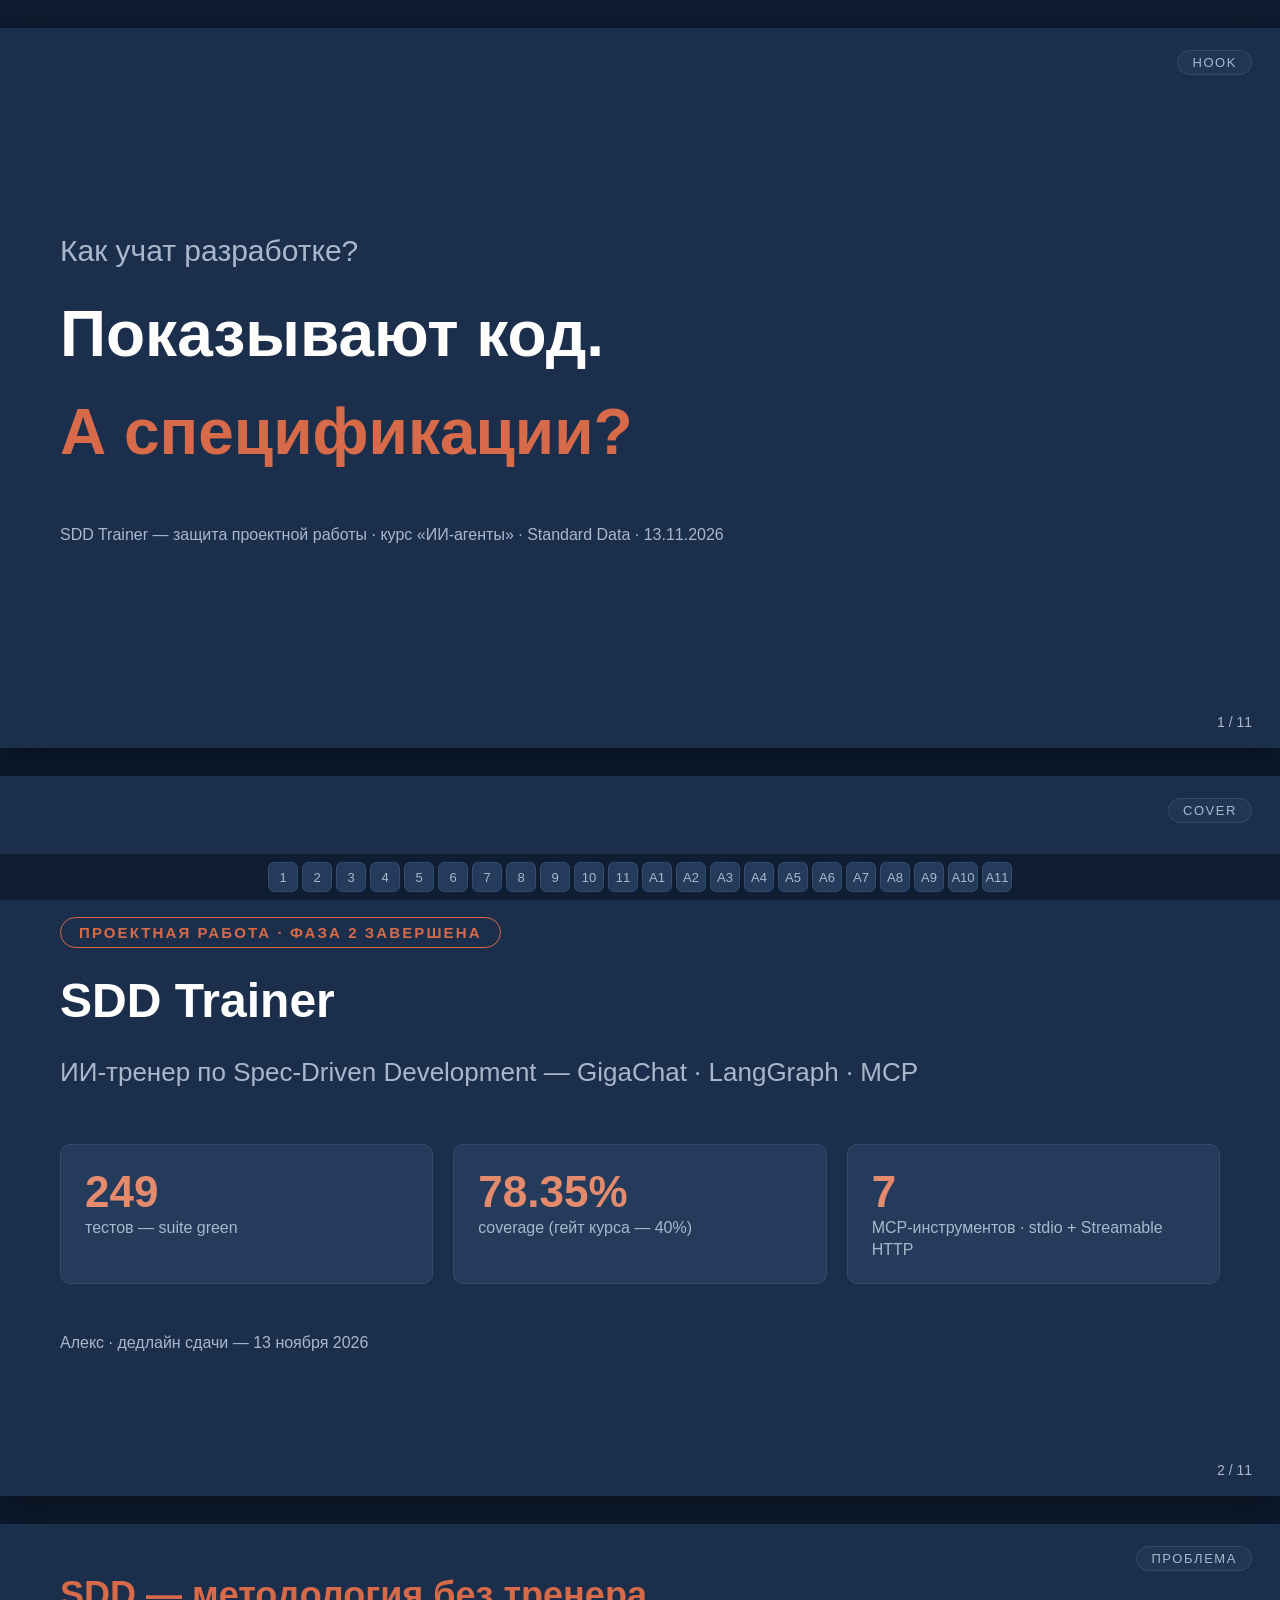
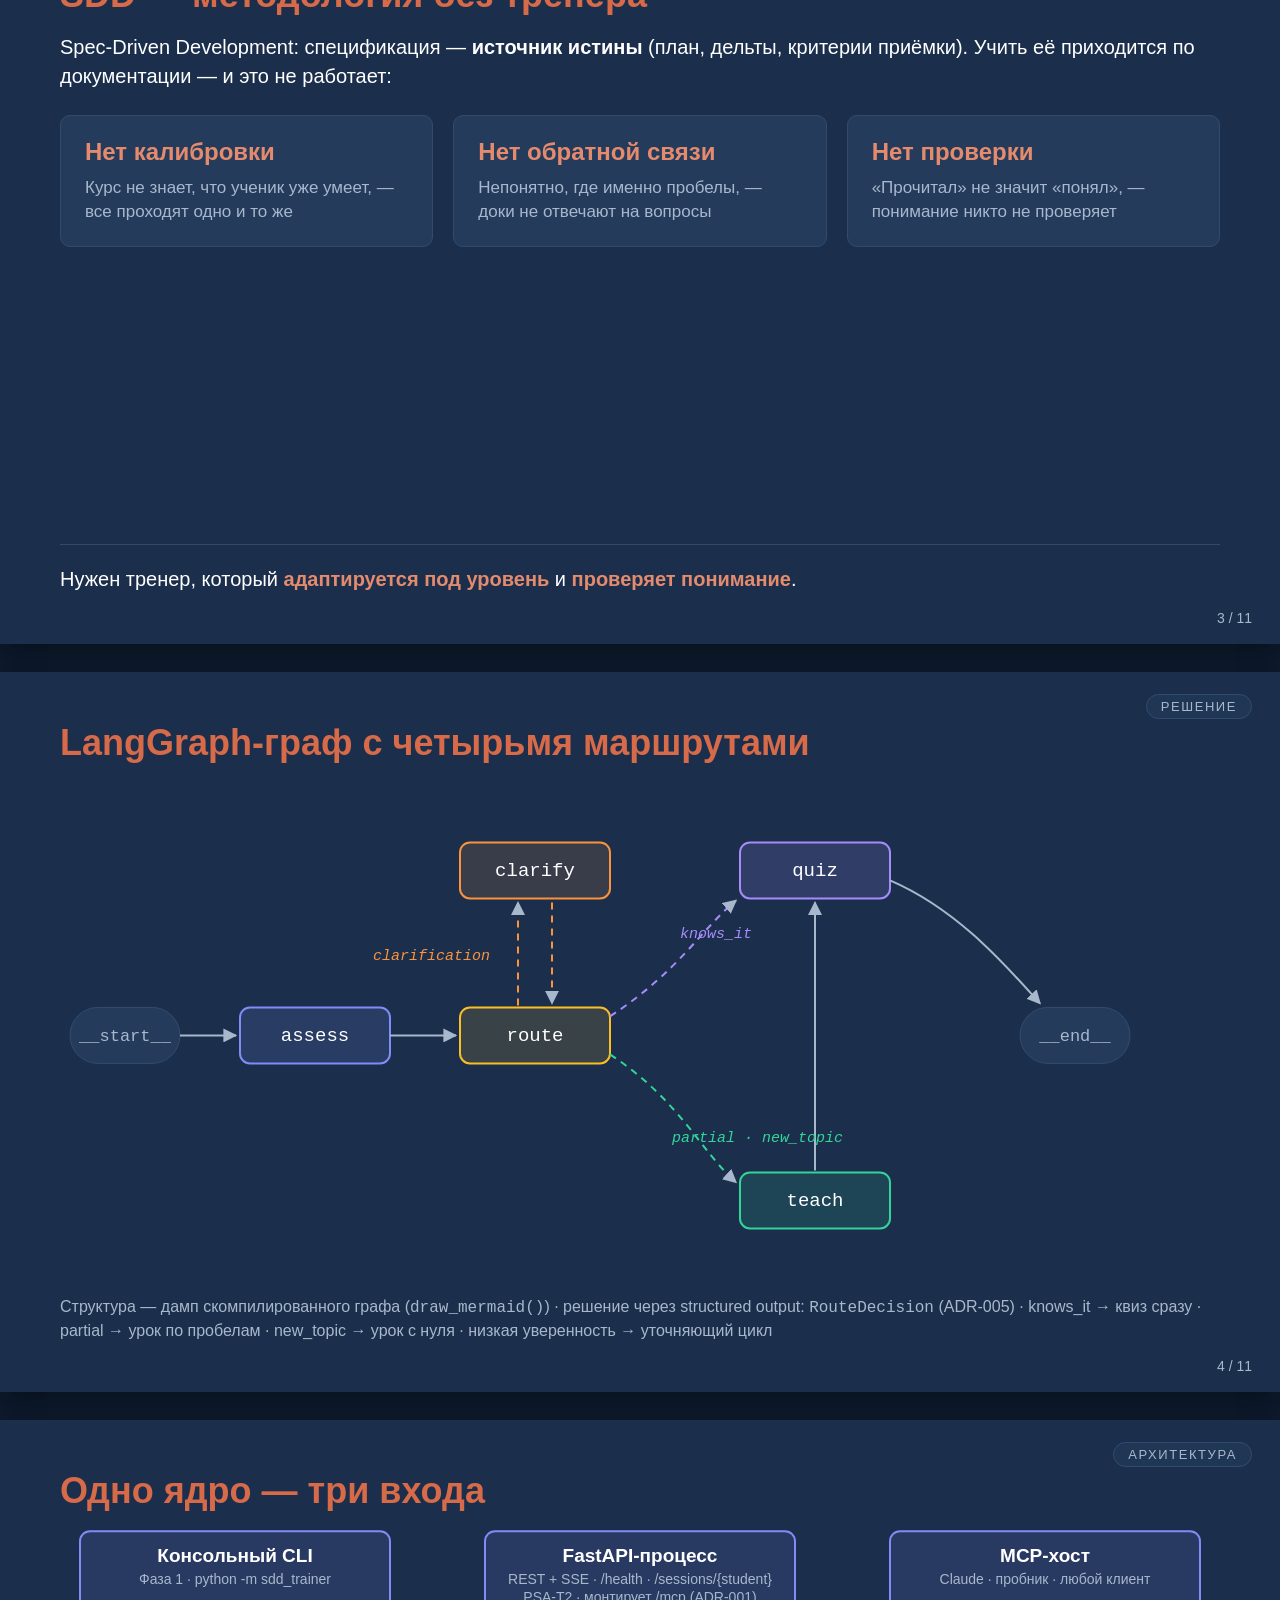
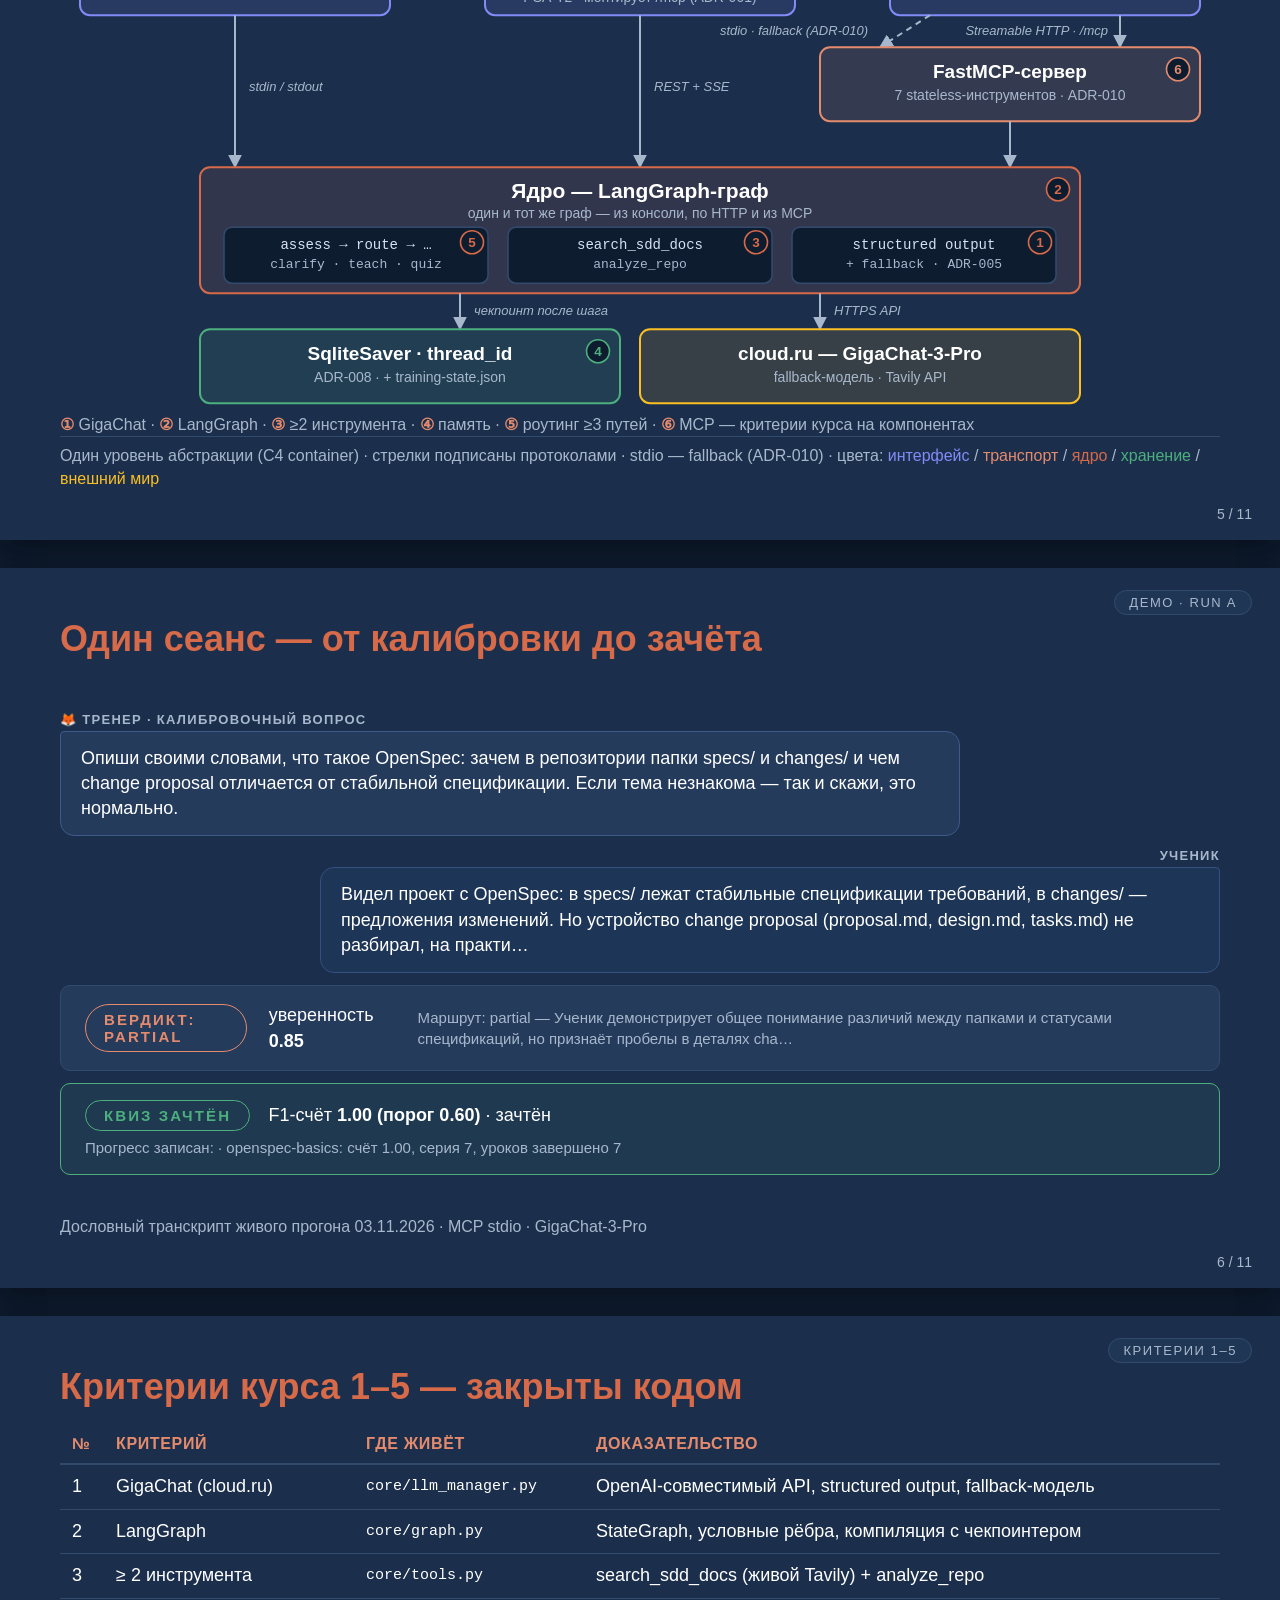
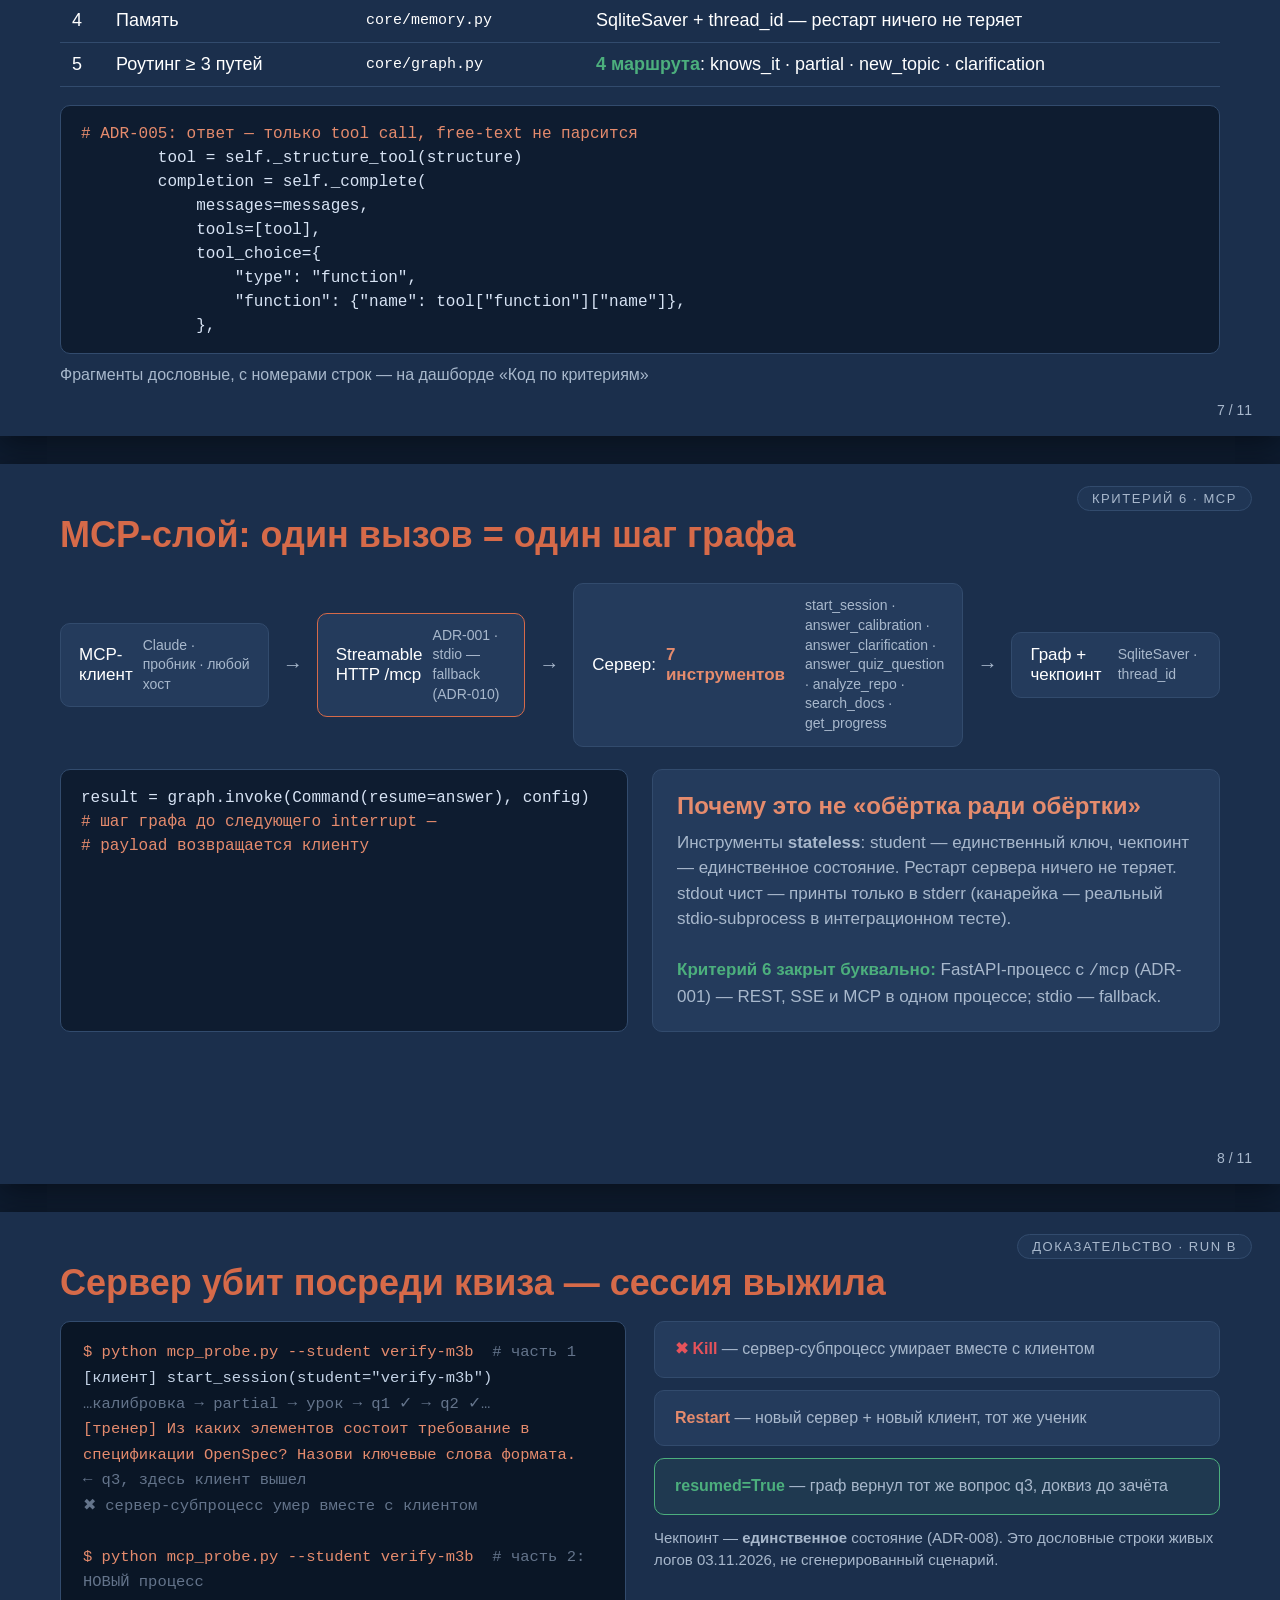
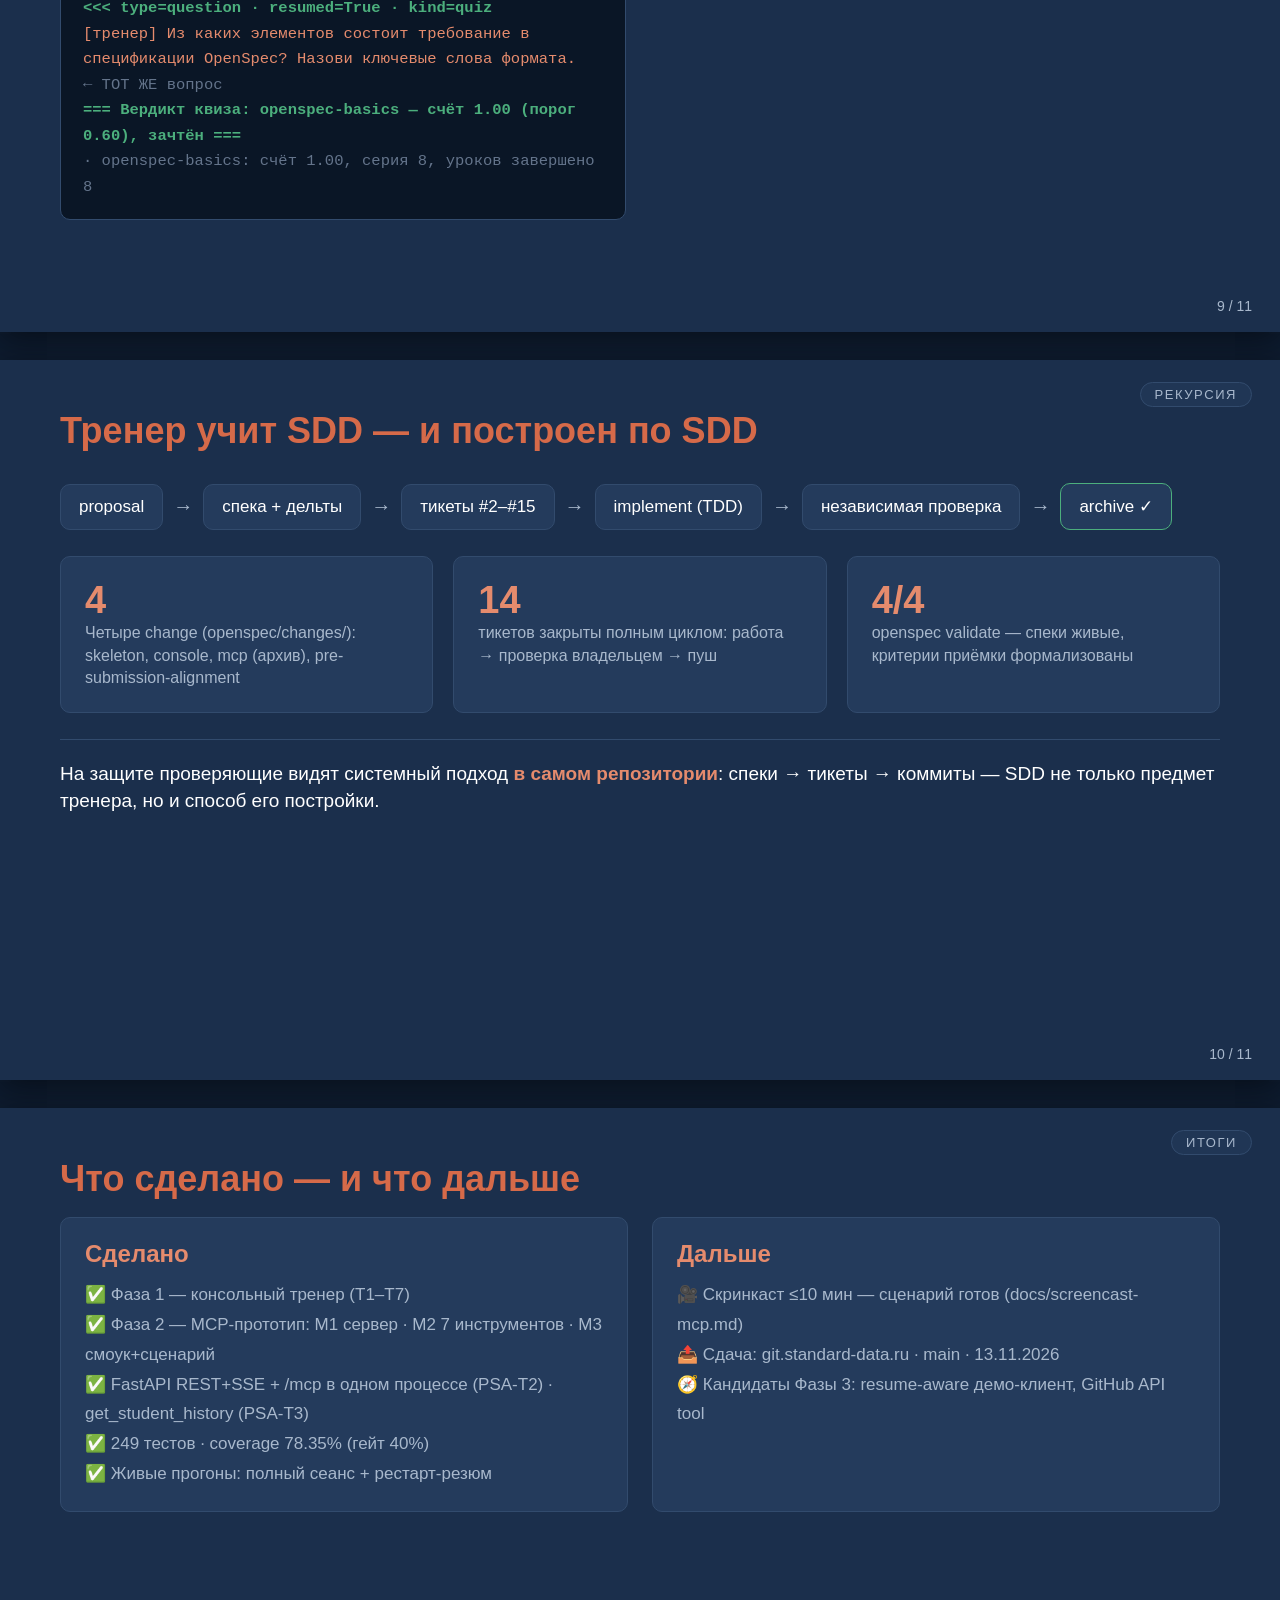
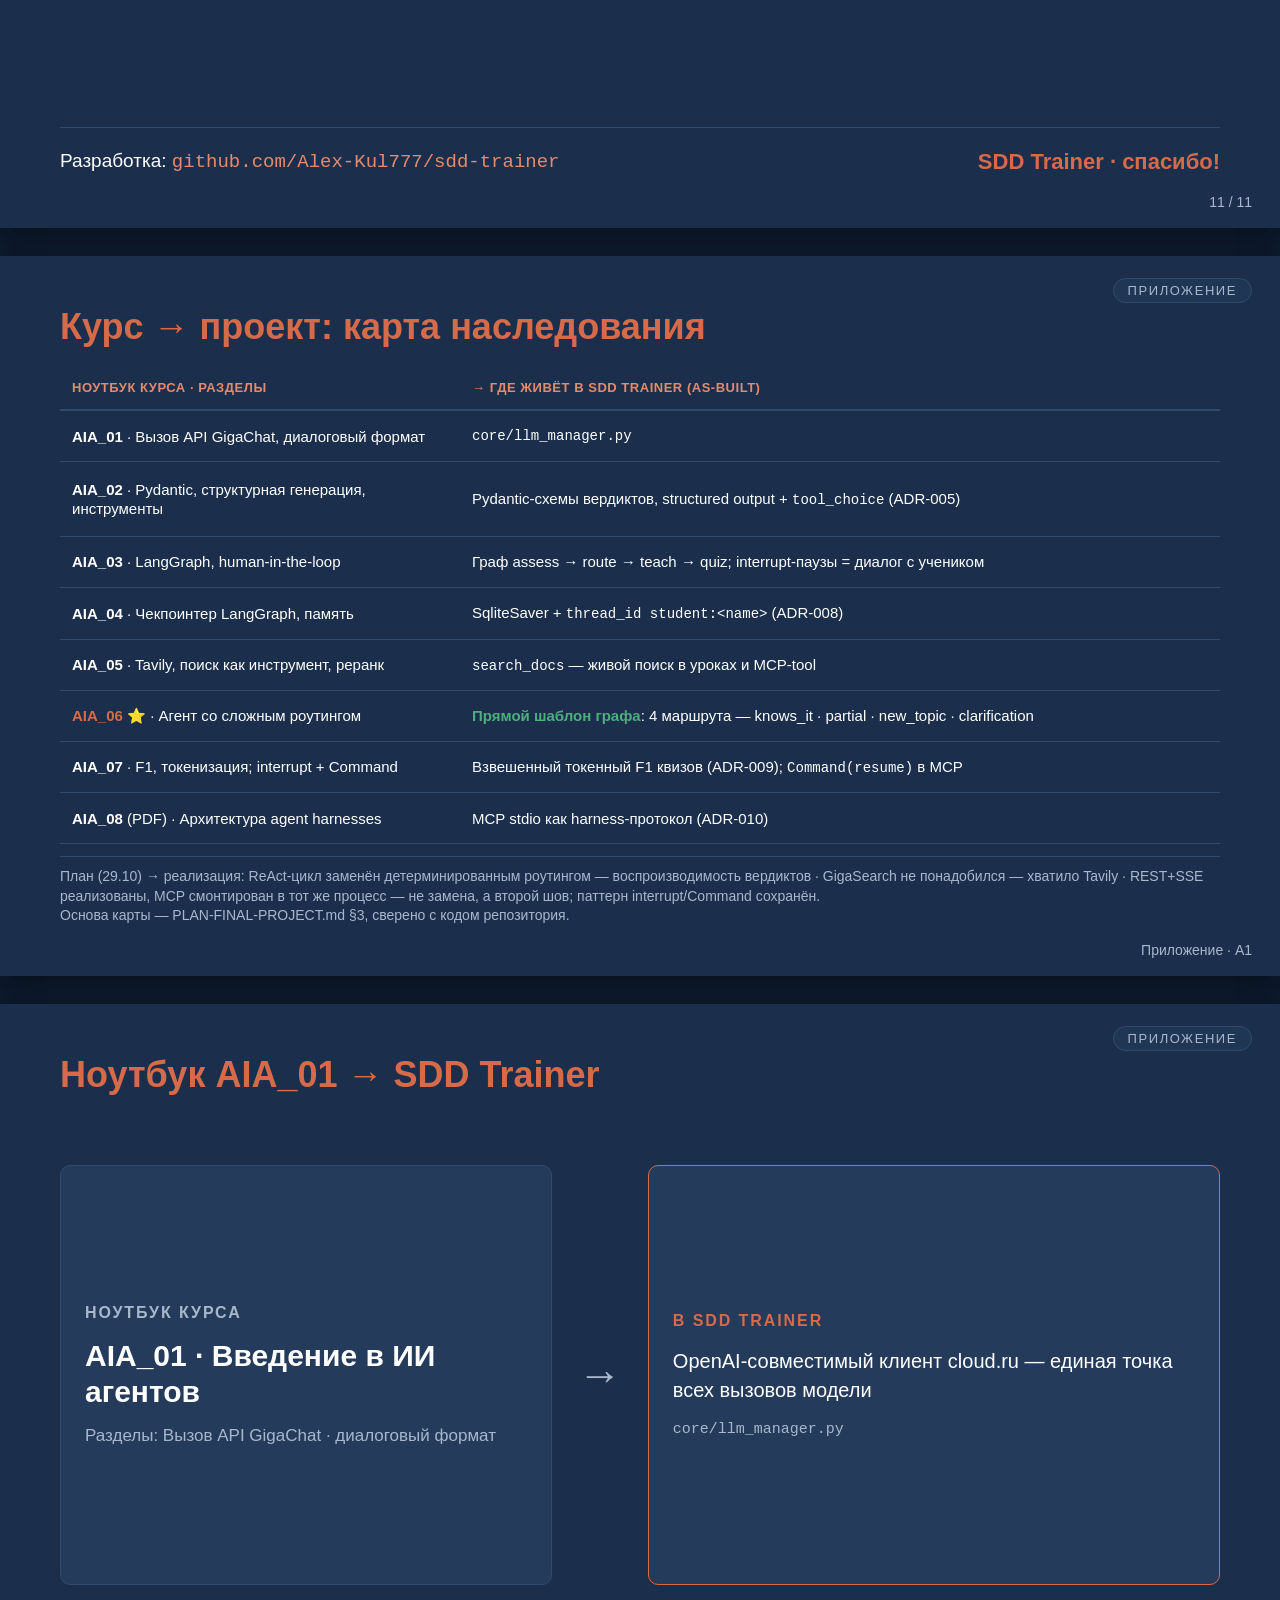
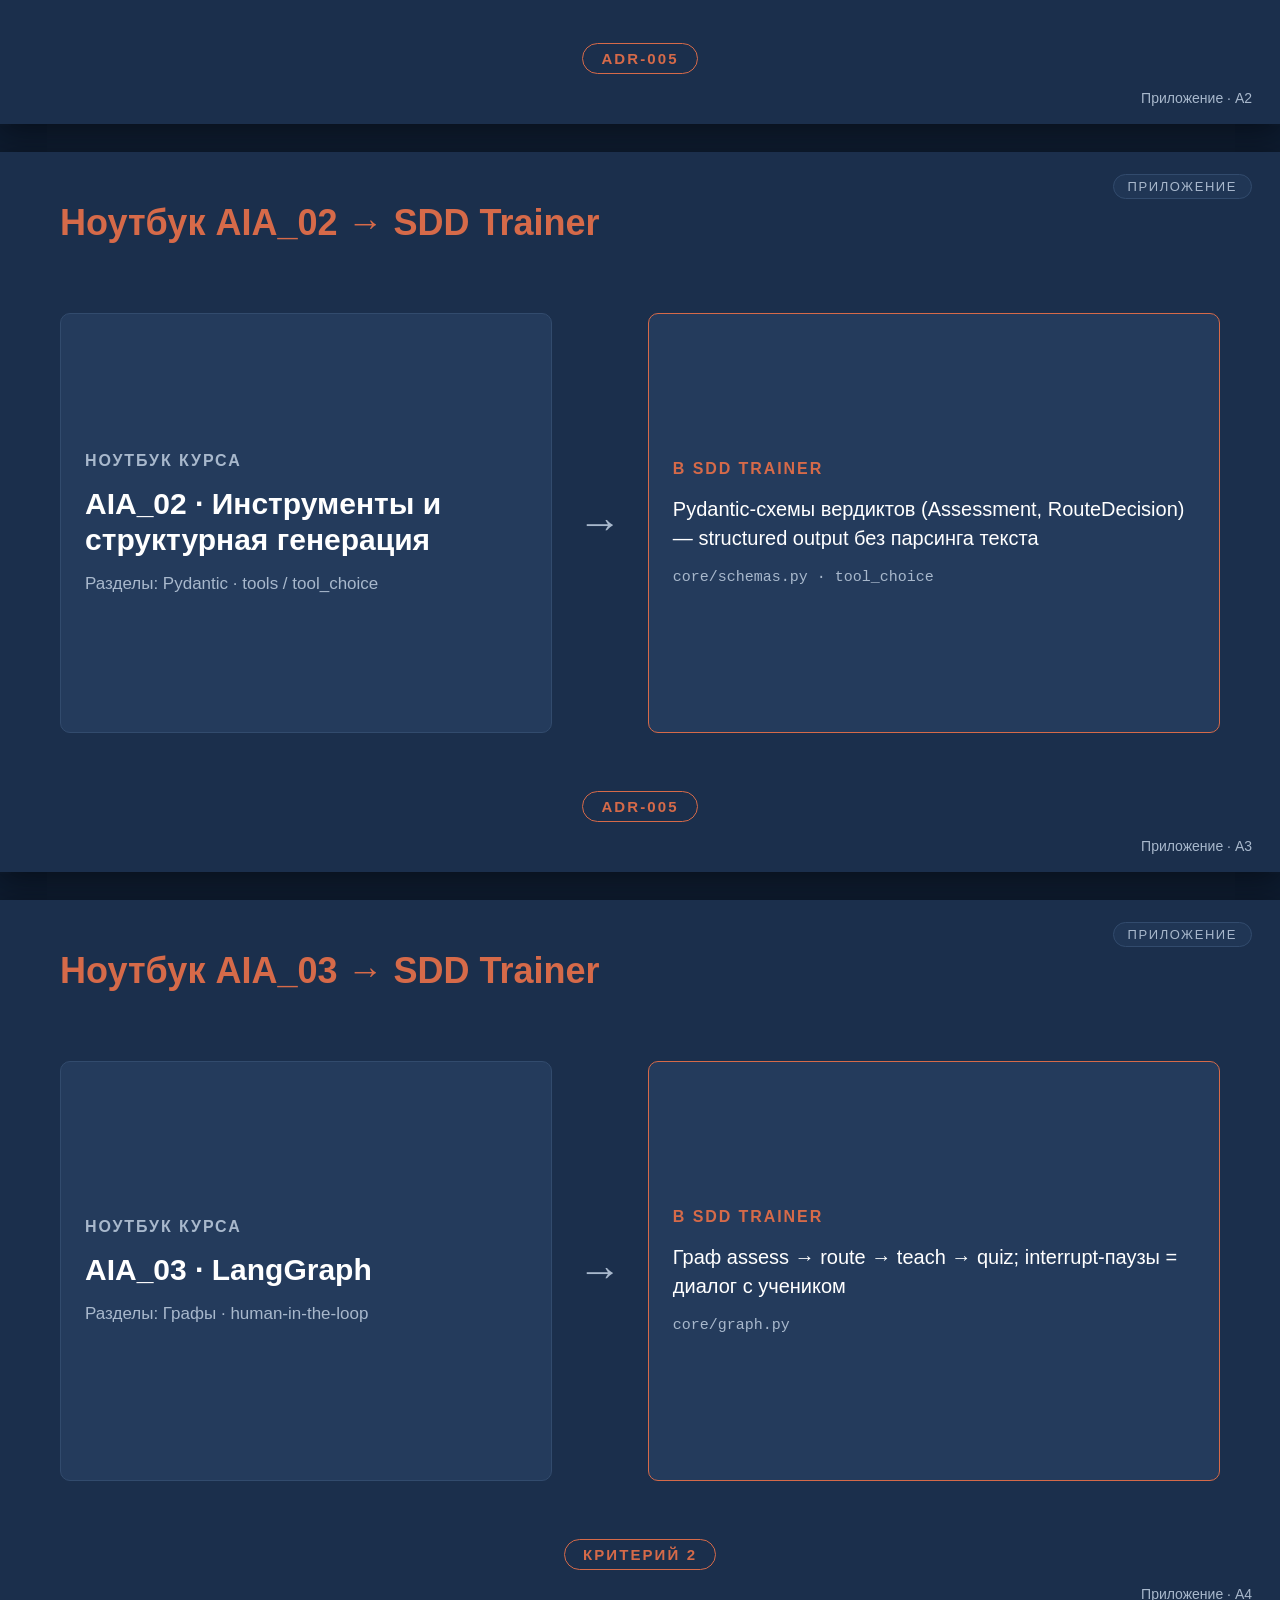
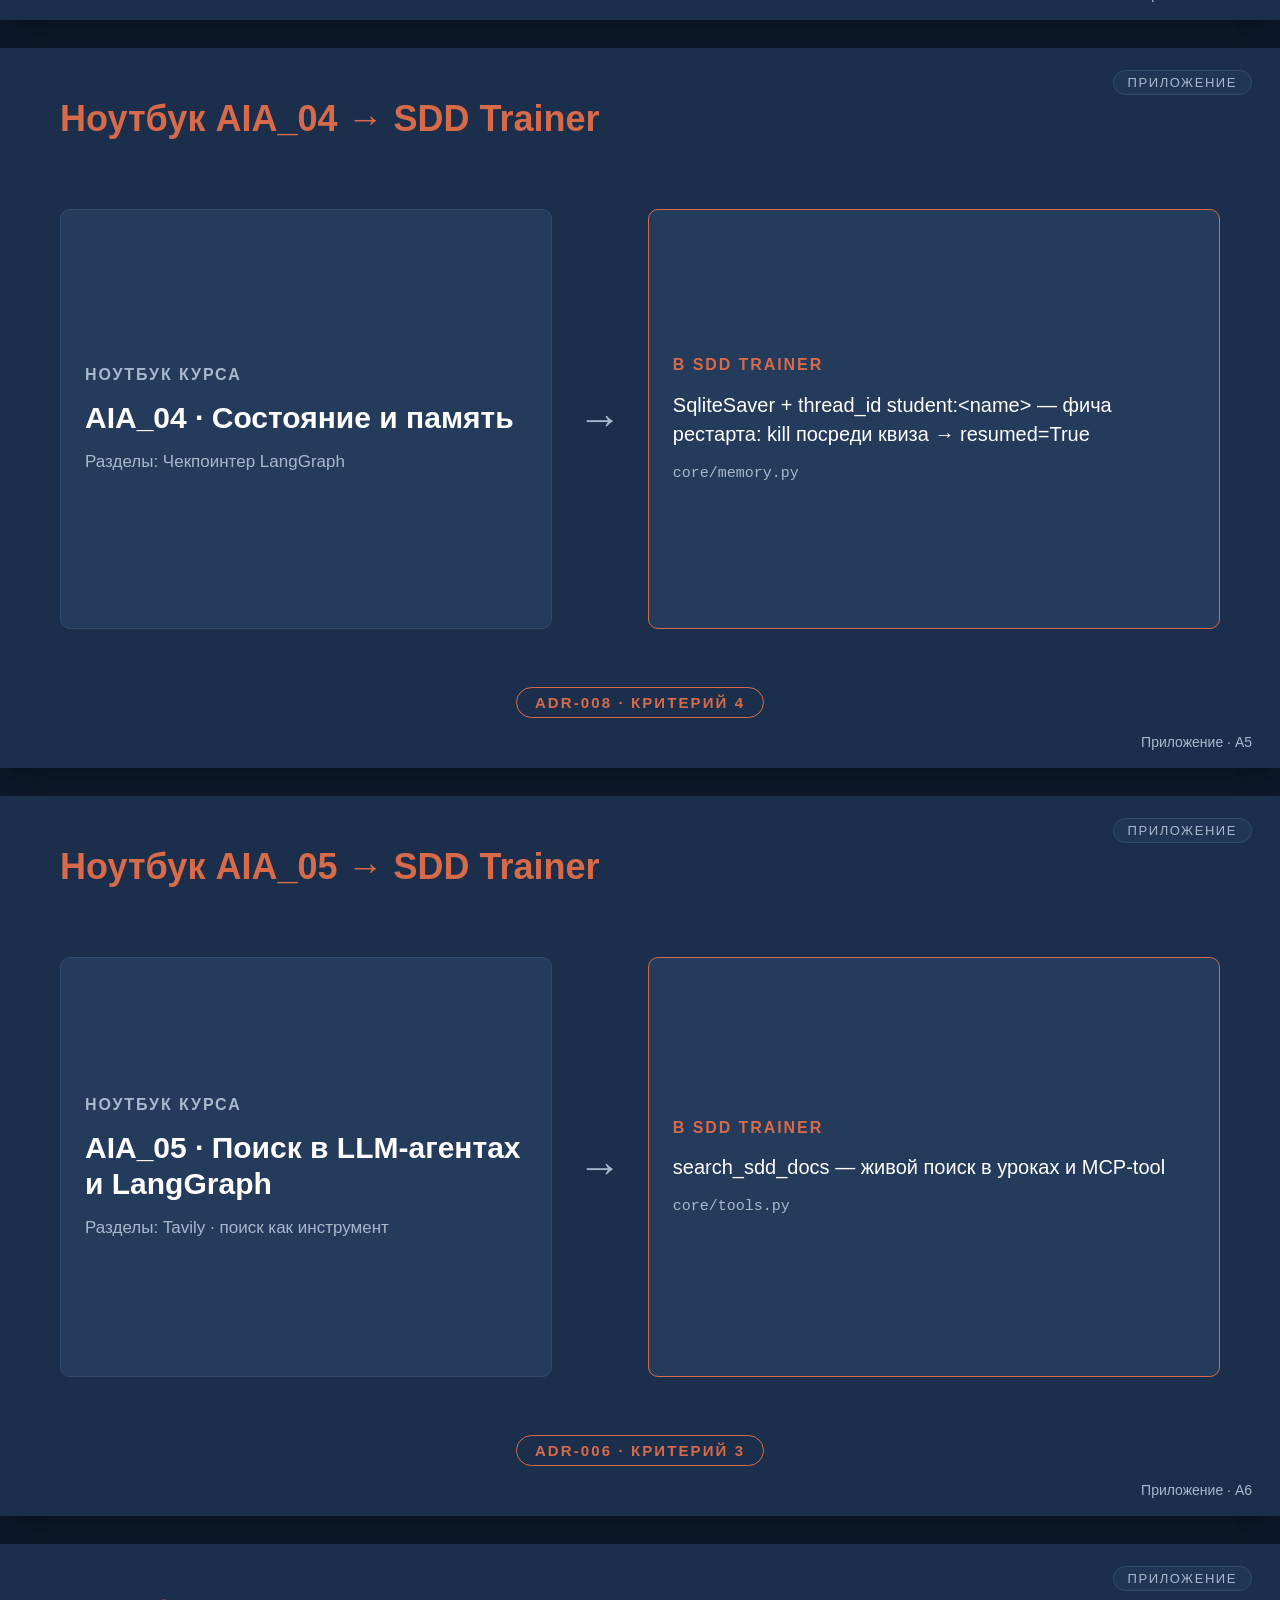
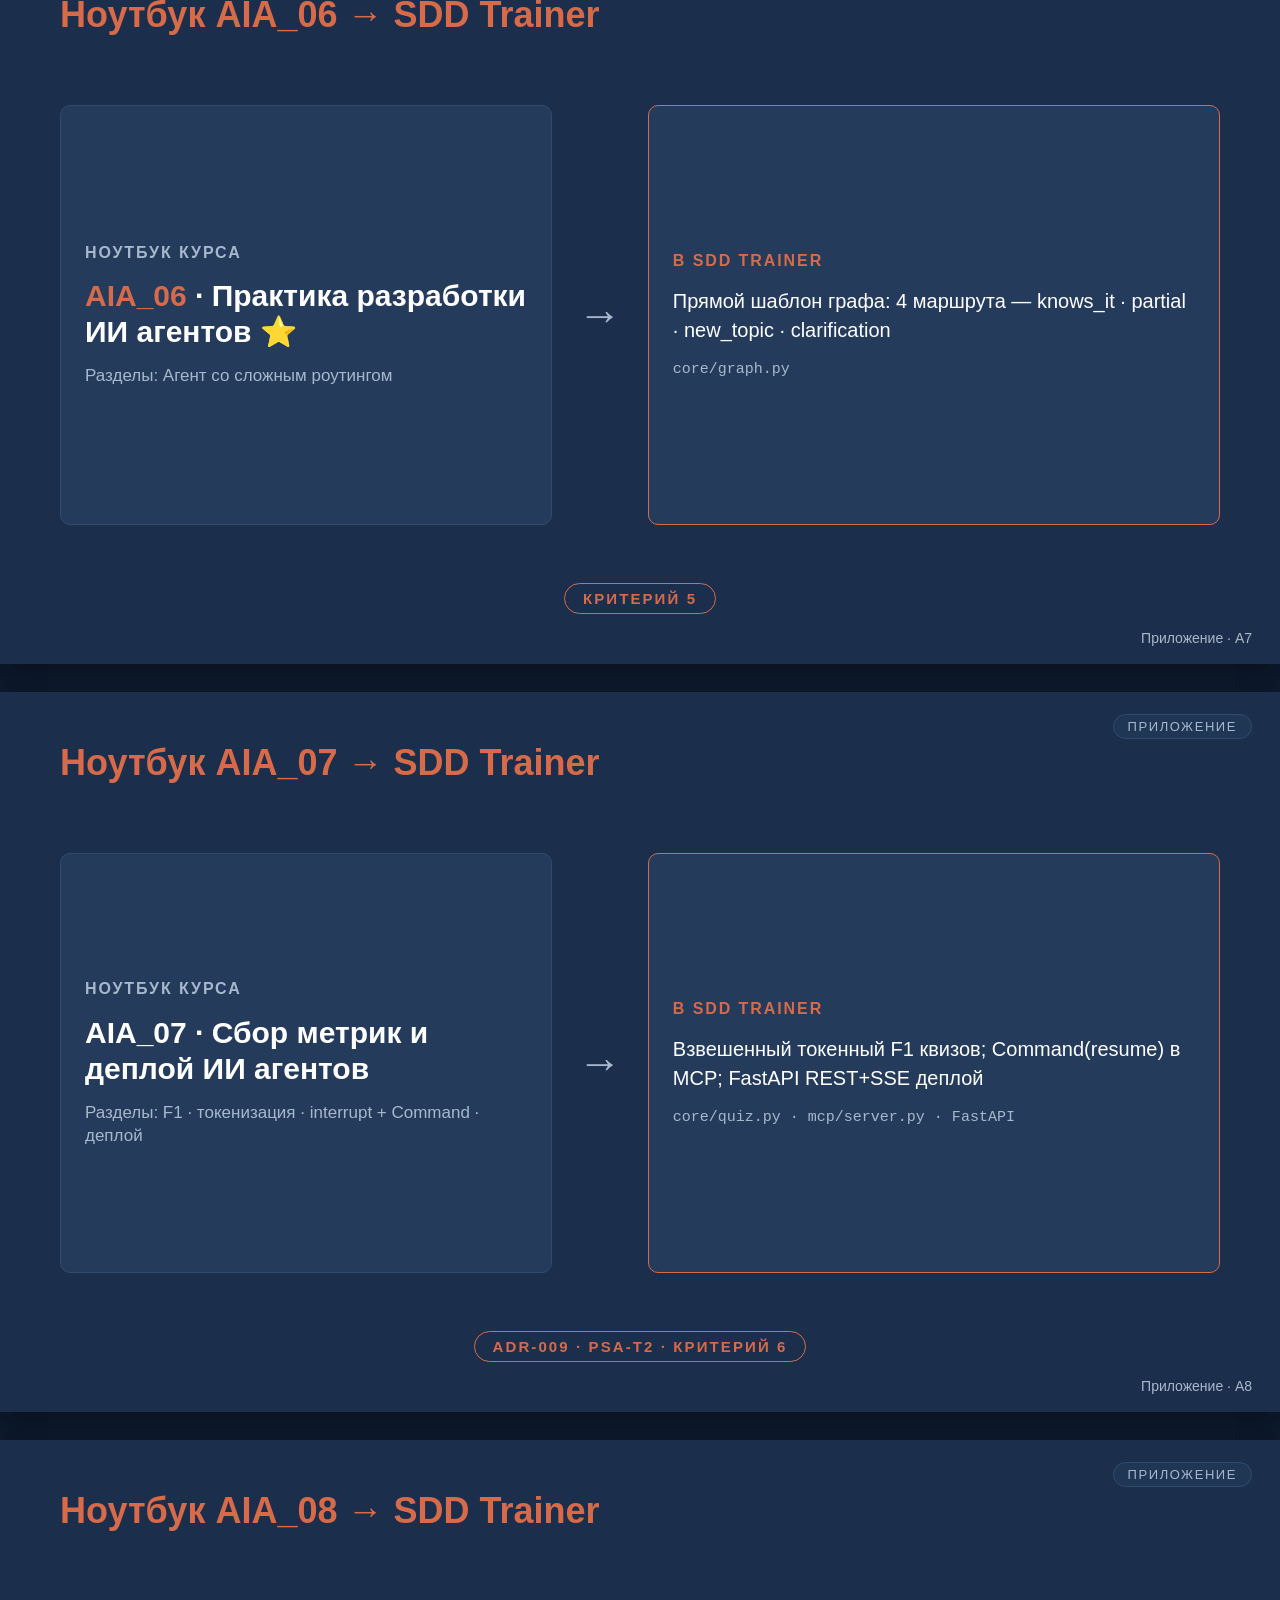
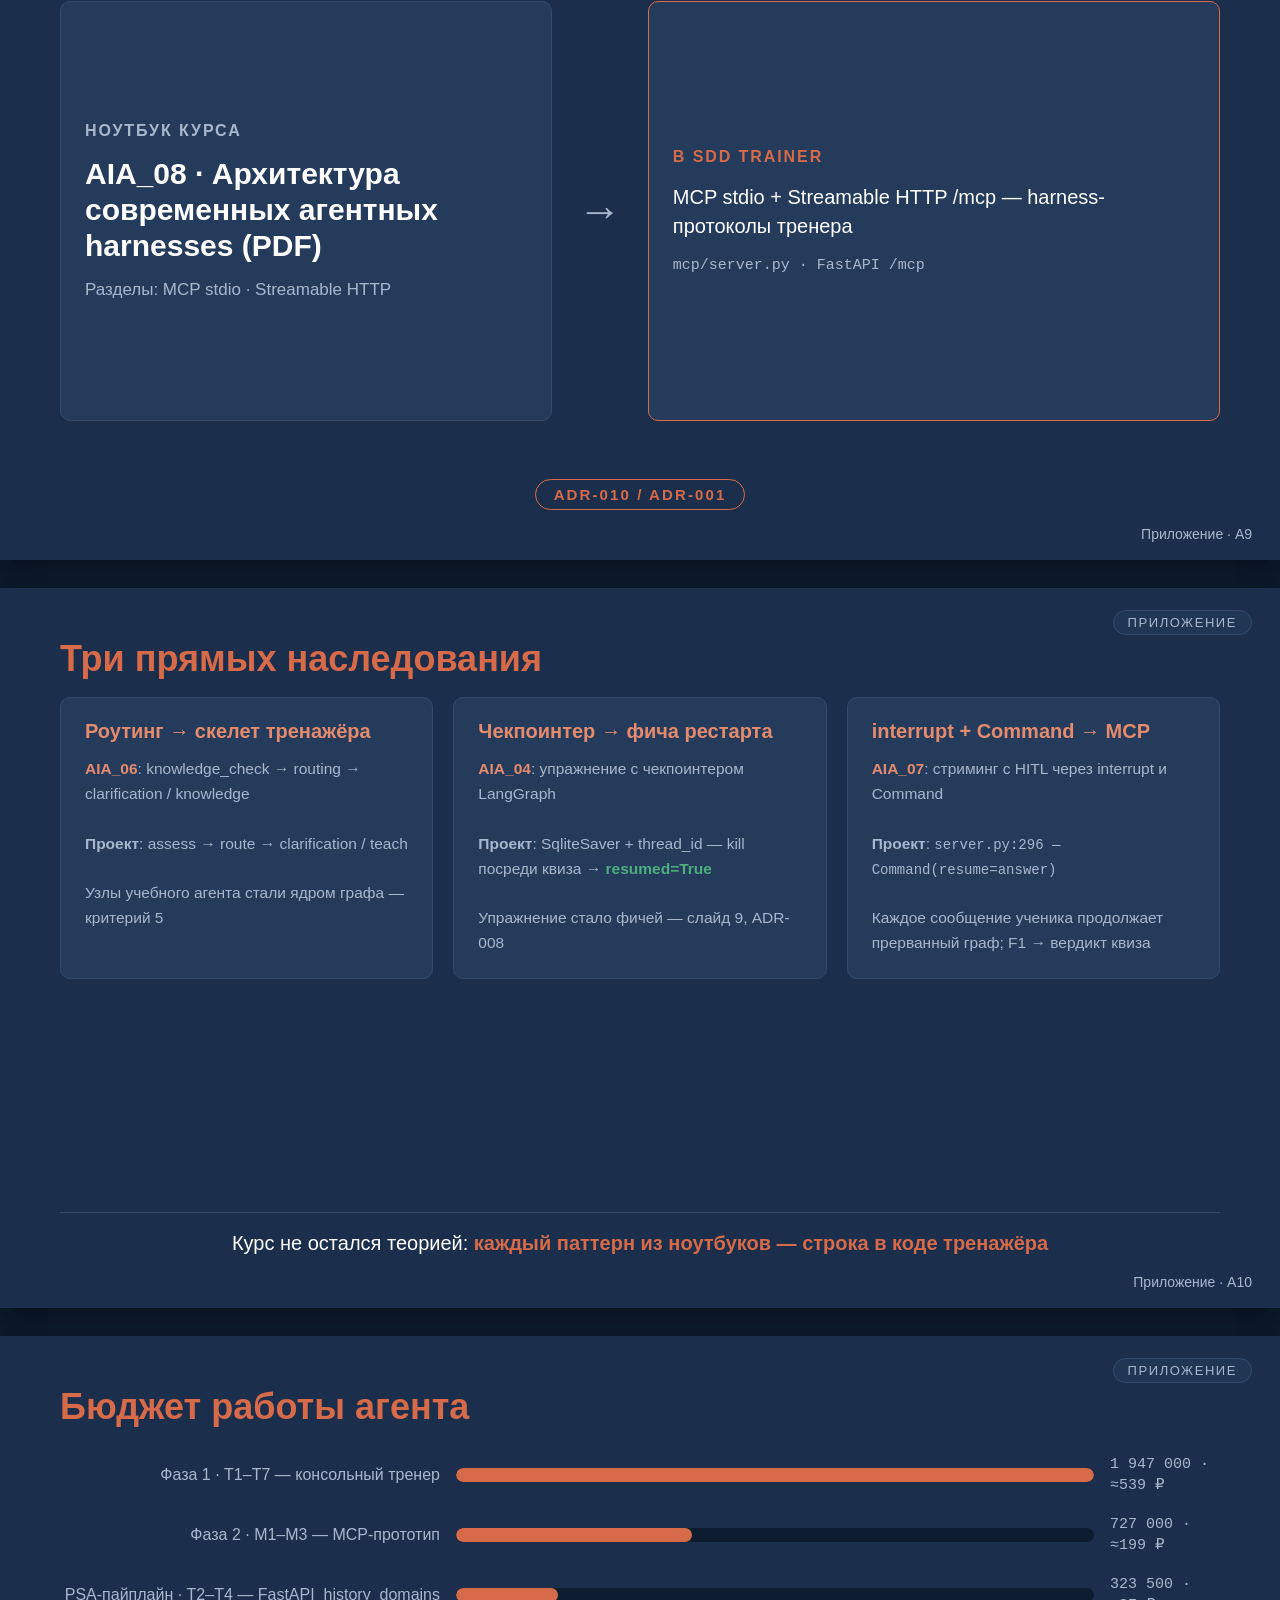
==== commit e46088f7: "docs: deck v5 — per-notebook appendix slides (A2-A9) + agent budget slide (A11) - appendix: one slid" ====
--- a/docs/presentation/deck/presentation.html
+++ b/docs/presentation/deck/presentation.html
@@ -330,6 +330,142 @@
   GigaSearch не понадобился — хватило Tavily · REST+SSE реализованы, MCP смонтирован в тот же процесс —
   не замена, а второй шов; паттерн interrupt/Command сохранён.<br>
   Основа карты — PLAN-FINAL-PROJECT.md §3, сверено с кодом репозитория.</div><div class="slide-num">Приложение · A1</div></div><div class="slide" id="slide-13"><div class="slide-tag">приложение</div>
+<h2>Ноутбук AIA_01 → SDD Trainer</h2>
+<div style="flex:1; display:flex; align-items:center; gap:26px">
+  <div class="card" style="flex:1.1; height:100%; max-height:420px; display:flex; flex-direction:column; justify-content:center; gap:14px">
+    <div class="small" style="letter-spacing:.12em; text-transform:uppercase; font-weight:700">Ноутбук курса</div>
+    <div style="font-size:30px; font-weight:800; line-height:1.2"><span>AIA_01</span> · Введение в ИИ агентов</div>
+    <div class="small" style="font-size:17px">Разделы: Вызов API GigaChat · диалоговый формат</div>
+  </div>
+  <div class="arrow" style="font-size:44px">→</div>
+  <div class="card" style="flex:1.3; height:100%; max-height:420px; display:flex; flex-direction:column; justify-content:center; gap:14px; border-color:#D66A49">
+    <div class="small" style="letter-spacing:.12em; text-transform:uppercase; font-weight:700; color:#D66A49">В SDD Trainer</div>
+    <div class="body-text" style="font-size:20px; line-height:1.45">OpenAI-совместимый клиент cloud.ru — единая точка всех вызовов модели</div>
+    <div class="mono small" style="font-size:15px">core/llm_manager.py</div>
+  </div>
+</div>
+<div style="display:flex; justify-content:center; margin-top:6px">
+  <span class="badge">ADR-005</span>
+</div><div class="slide-num">Приложение · A2</div></div><div class="slide" id="slide-14"><div class="slide-tag">приложение</div>
+<h2>Ноутбук AIA_02 → SDD Trainer</h2>
+<div style="flex:1; display:flex; align-items:center; gap:26px">
+  <div class="card" style="flex:1.1; height:100%; max-height:420px; display:flex; flex-direction:column; justify-content:center; gap:14px">
+    <div class="small" style="letter-spacing:.12em; text-transform:uppercase; font-weight:700">Ноутбук курса</div>
+    <div style="font-size:30px; font-weight:800; line-height:1.2"><span>AIA_02</span> · Инструменты и структурная генерация</div>
+    <div class="small" style="font-size:17px">Разделы: Pydantic · tools / tool_choice</div>
+  </div>
+  <div class="arrow" style="font-size:44px">→</div>
+  <div class="card" style="flex:1.3; height:100%; max-height:420px; display:flex; flex-direction:column; justify-content:center; gap:14px; border-color:#D66A49">
+    <div class="small" style="letter-spacing:.12em; text-transform:uppercase; font-weight:700; color:#D66A49">В SDD Trainer</div>
+    <div class="body-text" style="font-size:20px; line-height:1.45">Pydantic-схемы вердиктов (Assessment, RouteDecision) — structured output без парсинга текста</div>
+    <div class="mono small" style="font-size:15px">core/schemas.py · tool_choice</div>
+  </div>
+</div>
+<div style="display:flex; justify-content:center; margin-top:6px">
+  <span class="badge">ADR-005</span>
+</div><div class="slide-num">Приложение · A3</div></div><div class="slide" id="slide-15"><div class="slide-tag">приложение</div>
+<h2>Ноутбук AIA_03 → SDD Trainer</h2>
+<div style="flex:1; display:flex; align-items:center; gap:26px">
+  <div class="card" style="flex:1.1; height:100%; max-height:420px; display:flex; flex-direction:column; justify-content:center; gap:14px">
+    <div class="small" style="letter-spacing:.12em; text-transform:uppercase; font-weight:700">Ноутбук курса</div>
+    <div style="font-size:30px; font-weight:800; line-height:1.2"><span>AIA_03</span> · LangGraph</div>
+    <div class="small" style="font-size:17px">Разделы: Графы · human-in-the-loop</div>
+  </div>
+  <div class="arrow" style="font-size:44px">→</div>
+  <div class="card" style="flex:1.3; height:100%; max-height:420px; display:flex; flex-direction:column; justify-content:center; gap:14px; border-color:#D66A49">
+    <div class="small" style="letter-spacing:.12em; text-transform:uppercase; font-weight:700; color:#D66A49">В SDD Trainer</div>
+    <div class="body-text" style="font-size:20px; line-height:1.45">Граф assess → route → teach → quiz; interrupt-паузы = диалог с учеником</div>
+    <div class="mono small" style="font-size:15px">core/graph.py</div>
+  </div>
+</div>
+<div style="display:flex; justify-content:center; margin-top:6px">
+  <span class="badge">критерий 2</span>
+</div><div class="slide-num">Приложение · A4</div></div><div class="slide" id="slide-16"><div class="slide-tag">приложение</div>
+<h2>Ноутбук AIA_04 → SDD Trainer</h2>
+<div style="flex:1; display:flex; align-items:center; gap:26px">
+  <div class="card" style="flex:1.1; height:100%; max-height:420px; display:flex; flex-direction:column; justify-content:center; gap:14px">
+    <div class="small" style="letter-spacing:.12em; text-transform:uppercase; font-weight:700">Ноутбук курса</div>
+    <div style="font-size:30px; font-weight:800; line-height:1.2"><span>AIA_04</span> · Состояние и память</div>
+    <div class="small" style="font-size:17px">Разделы: Чекпоинтер LangGraph</div>
+  </div>
+  <div class="arrow" style="font-size:44px">→</div>
+  <div class="card" style="flex:1.3; height:100%; max-height:420px; display:flex; flex-direction:column; justify-content:center; gap:14px; border-color:#D66A49">
+    <div class="small" style="letter-spacing:.12em; text-transform:uppercase; font-weight:700; color:#D66A49">В SDD Trainer</div>
+    <div class="body-text" style="font-size:20px; line-height:1.45">SqliteSaver + thread_id student:&lt;name&gt; — фича рестарта: kill посреди квиза → resumed=True</div>
+    <div class="mono small" style="font-size:15px">core/memory.py</div>
+  </div>
+</div>
+<div style="display:flex; justify-content:center; margin-top:6px">
+  <span class="badge">ADR-008 · критерий 4</span>
+</div><div class="slide-num">Приложение · A5</div></div><div class="slide" id="slide-17"><div class="slide-tag">приложение</div>
+<h2>Ноутбук AIA_05 → SDD Trainer</h2>
+<div style="flex:1; display:flex; align-items:center; gap:26px">
+  <div class="card" style="flex:1.1; height:100%; max-height:420px; display:flex; flex-direction:column; justify-content:center; gap:14px">
+    <div class="small" style="letter-spacing:.12em; text-transform:uppercase; font-weight:700">Ноутбук курса</div>
+    <div style="font-size:30px; font-weight:800; line-height:1.2"><span>AIA_05</span> · Поиск в LLM-агентах и LangGraph</div>
+    <div class="small" style="font-size:17px">Разделы: Tavily · поиск как инструмент</div>
+  </div>
+  <div class="arrow" style="font-size:44px">→</div>
+  <div class="card" style="flex:1.3; height:100%; max-height:420px; display:flex; flex-direction:column; justify-content:center; gap:14px; border-color:#D66A49">
+    <div class="small" style="letter-spacing:.12em; text-transform:uppercase; font-weight:700; color:#D66A49">В SDD Trainer</div>
+    <div class="body-text" style="font-size:20px; line-height:1.45">search_sdd_docs — живой поиск в уроках и MCP-tool</div>
+    <div class="mono small" style="font-size:15px">core/tools.py</div>
+  </div>
+</div>
+<div style="display:flex; justify-content:center; margin-top:6px">
+  <span class="badge">ADR-006 · критерий 3</span>
+</div><div class="slide-num">Приложение · A6</div></div><div class="slide" id="slide-18"><div class="slide-tag">приложение</div>
+<h2>Ноутбук AIA_06 → SDD Trainer</h2>
+<div style="flex:1; display:flex; align-items:center; gap:26px">
+  <div class="card" style="flex:1.1; height:100%; max-height:420px; display:flex; flex-direction:column; justify-content:center; gap:14px">
+    <div class="small" style="letter-spacing:.12em; text-transform:uppercase; font-weight:700">Ноутбук курса</div>
+    <div style="font-size:30px; font-weight:800; line-height:1.2"><span style="color:var(--primary)">AIA_06</span> · Практика разработки ИИ агентов ⭐</div>
+    <div class="small" style="font-size:17px">Разделы: Агент со сложным роутингом</div>
+  </div>
+  <div class="arrow" style="font-size:44px">→</div>
+  <div class="card" style="flex:1.3; height:100%; max-height:420px; display:flex; flex-direction:column; justify-content:center; gap:14px; border-color:#D66A49">
+    <div class="small" style="letter-spacing:.12em; text-transform:uppercase; font-weight:700; color:#D66A49">В SDD Trainer</div>
+    <div class="body-text" style="font-size:20px; line-height:1.45">Прямой шаблон графа: 4 маршрута — knows_it · partial · new_topic · clarification</div>
+    <div class="mono small" style="font-size:15px">core/graph.py</div>
+  </div>
+</div>
+<div style="display:flex; justify-content:center; margin-top:6px">
+  <span class="badge">критерий 5</span>
+</div><div class="slide-num">Приложение · A7</div></div><div class="slide" id="slide-19"><div class="slide-tag">приложение</div>
+<h2>Ноутбук AIA_07 → SDD Trainer</h2>
+<div style="flex:1; display:flex; align-items:center; gap:26px">
+  <div class="card" style="flex:1.1; height:100%; max-height:420px; display:flex; flex-direction:column; justify-content:center; gap:14px">
+    <div class="small" style="letter-spacing:.12em; text-transform:uppercase; font-weight:700">Ноутбук курса</div>
+    <div style="font-size:30px; font-weight:800; line-height:1.2"><span>AIA_07</span> · Сбор метрик и деплой ИИ агентов</div>
+    <div class="small" style="font-size:17px">Разделы: F1 · токенизация · interrupt + Command · деплой</div>
+  </div>
+  <div class="arrow" style="font-size:44px">→</div>
+  <div class="card" style="flex:1.3; height:100%; max-height:420px; display:flex; flex-direction:column; justify-content:center; gap:14px; border-color:#D66A49">
+    <div class="small" style="letter-spacing:.12em; text-transform:uppercase; font-weight:700; color:#D66A49">В SDD Trainer</div>
+    <div class="body-text" style="font-size:20px; line-height:1.45">Взвешенный токенный F1 квизов; Command(resume) в MCP; FastAPI REST+SSE деплой</div>
+    <div class="mono small" style="font-size:15px">core/quiz.py · mcp/server.py · FastAPI</div>
+  </div>
+</div>
+<div style="display:flex; justify-content:center; margin-top:6px">
+  <span class="badge">ADR-009 · PSA-T2 · критерий 6</span>
+</div><div class="slide-num">Приложение · A8</div></div><div class="slide" id="slide-20"><div class="slide-tag">приложение</div>
+<h2>Ноутбук AIA_08 → SDD Trainer</h2>
+<div style="flex:1; display:flex; align-items:center; gap:26px">
+  <div class="card" style="flex:1.1; height:100%; max-height:420px; display:flex; flex-direction:column; justify-content:center; gap:14px">
+    <div class="small" style="letter-spacing:.12em; text-transform:uppercase; font-weight:700">Ноутбук курса</div>
+    <div style="font-size:30px; font-weight:800; line-height:1.2"><span>AIA_08</span> · Архитектура современных агентных harnesses (PDF)</div>
+    <div class="small" style="font-size:17px">Разделы: MCP stdio · Streamable HTTP</div>
+  </div>
+  <div class="arrow" style="font-size:44px">→</div>
+  <div class="card" style="flex:1.3; height:100%; max-height:420px; display:flex; flex-direction:column; justify-content:center; gap:14px; border-color:#D66A49">
+    <div class="small" style="letter-spacing:.12em; text-transform:uppercase; font-weight:700; color:#D66A49">В SDD Trainer</div>
+    <div class="body-text" style="font-size:20px; line-height:1.45">MCP stdio + Streamable HTTP /mcp — harness-протоколы тренера</div>
+    <div class="mono small" style="font-size:15px">mcp/server.py · FastAPI /mcp</div>
+  </div>
+</div>
+<div style="display:flex; justify-content:center; margin-top:6px">
+  <span class="badge">ADR-010 / ADR-001</span>
+</div><div class="slide-num">Приложение · A9</div></div><div class="slide" id="slide-21"><div class="slide-tag">приложение</div>
 <h2>Три прямых наследования</h2>
 <div class="grid3" style="flex:1; align-content:start">
   <div class="card">
@@ -355,13 +491,50 @@
   </div>
 </div>
 <div class="body-text" style="border-top:1px solid var(--border); padding-top:16px; font-size:20px; text-align:center">
-  Курс не остался теорией: <b style="color:var(--primary)">каждый паттерн из ноутбуков — строка в коде тренажёра</b></div><div class="slide-num">Приложение · A2</div></div>
-</div>
-<div class="slide-nav"><button onclick="go(0)">1</button><button onclick="go(1)">2</button><button onclick="go(2)">3</button><button onclick="go(3)">4</button><button onclick="go(4)">5</button><button onclick="go(5)">6</button><button onclick="go(6)">7</button><button onclick="go(7)">8</button><button onclick="go(8)">9</button><button onclick="go(9)">10</button><button onclick="go(10)">11</button><button onclick="go(11)">A1</button><button onclick="go(12)">A2</button></div>
+  Курс не остался теорией: <b style="color:var(--primary)">каждый паттерн из ноутбуков — строка в коде тренажёра</b></div><div class="slide-num">Приложение · A10</div></div><div class="slide" id="slide-22"><div class="slide-tag">приложение</div>
+<h2>Бюджет работы агента</h2>
+<div style="flex:1; display:flex; flex-direction:column; justify-content:center">
+  <div style="display:flex; align-items:center; gap:16px; margin:9px 0">
+  <div class="small" style="flex:0 0 380px; font-size:16px; text-align:right">Фаза 1 · T1–T7 — консольный тренер</div>
+  <div class="bar" style="flex:1; height:14px"><div style="width:100%; background:#D66A49"></div></div>
+  <div class="mono small" style="flex:0 0 110px; font-size:15px">1 947 000 · ≈539 ₽</div>
+</div><div style="display:flex; align-items:center; gap:16px; margin:9px 0">
+  <div class="small" style="flex:0 0 380px; font-size:16px; text-align:right">Фаза 2 · M1–M3 — MCP-прототип</div>
+  <div class="bar" style="flex:1; height:14px"><div style="width:37%; background:#D66A49"></div></div>
+  <div class="mono small" style="flex:0 0 110px; font-size:15px">727 000 · ≈199 ₽</div>
+</div><div style="display:flex; align-items:center; gap:16px; margin:9px 0">
+  <div class="small" style="flex:0 0 380px; font-size:16px; text-align:right">PSA-пайплайн · T2–T4 — FastAPI  history  domains</div>
+  <div class="bar" style="flex:1; height:14px"><div style="width:16%; background:#D66A49"></div></div>
+  <div class="mono small" style="flex:0 0 110px; font-size:15px">323 500 · ≈87 ₽</div>
+</div><div style="display:flex; align-items:center; gap:16px; margin:9px 0">
+  <div class="small" style="flex:0 0 380px; font-size:16px; text-align:right">Ревью кода — независимый агент</div>
+  <div class="bar" style="flex:1; height:14px"><div style="width:6%; background:#D66A49"></div></div>
+  <div class="mono small" style="flex:0 0 110px; font-size:15px">123 000 · ≈27 ₽</div>
+</div><div style="display:flex; align-items:center; gap:16px; margin:9px 0">
+  <div class="small" style="flex:0 0 380px; font-size:16px; text-align:right">Deck v4 — субагент</div>
+  <div class="bar" style="flex:1; height:14px"><div style="width:4%; background:#D66A49"></div></div>
+  <div class="mono small" style="flex:0 0 110px; font-size:15px">93 000 · ≈23 ₽</div>
+</div><div style="display:flex; align-items:center; gap:16px; margin:9px 0">
+  <div class="small" style="flex:0 0 380px; font-size:16px; text-align:right">Ревью плана — 2 оси</div>
+  <div class="bar" style="flex:1; height:14px"><div style="width:2%; background:#D66A49"></div></div>
+  <div class="mono small" style="flex:0 0 110px; font-size:15px">57 000 · ≈12 ₽</div>
+</div><div style="display:flex; align-items:center; gap:16px; margin:9px 0">
+  <div class="small" style="flex:0 0 380px; font-size:16px; text-align:right">Координация — основная сессия</div>
+  <div class="bar" style="flex:1; height:14px"><div style="width:1%; background:#D66A49"></div></div>
+  <div class="mono small" style="flex:0 0 110px; font-size:15px">30 000 · ≈10 ₽</div>
+</div>
+  <div style="display:flex; align-items:baseline; gap:24px; border-top:1px solid var(--border); margin-top:18px; padding-top:16px">
+    <div style="font-size:48px; font-weight:800; color:var(--primary)">≈3.3M токенов · ≈900 ₽</div>
+    <div class="body-text" style="font-size:22px">весь проект разработан ИИ-агентом — 17 сессий, in 2.55M + out 0.75M</div>
+  </div>
+</div>
+<div class="small" style="font-size:13.5px; line-height:1.45">Источник: кумулятивные счётчики OpenClaw session_status по 17 сессиям, 04.11.2026 · Тариф cloud.ru (GLM-5.3): 173.15 ₽/1M входных · 606.05 ₽/1M генерируемых · Кэш: 86–97% hit (~55M попаданий) — тарифицируется отдельно, дешевле · API предоставлен в рамках курса — фактических списаний нет.</div><div class="slide-num">Приложение · A11</div></div>
+</div>
+<div class="slide-nav"><button onclick="go(0)">1</button><button onclick="go(1)">2</button><button onclick="go(2)">3</button><button onclick="go(3)">4</button><button onclick="go(4)">5</button><button onclick="go(5)">6</button><button onclick="go(6)">7</button><button onclick="go(7)">8</button><button onclick="go(8)">9</button><button onclick="go(9)">10</button><button onclick="go(10)">11</button><button onclick="go(11)">A1</button><button onclick="go(12)">A2</button><button onclick="go(13)">A3</button><button onclick="go(14)">A4</button><button onclick="go(15)">A5</button><button onclick="go(16)">A6</button><button onclick="go(17)">A7</button><button onclick="go(18)">A8</button><button onclick="go(19)">A9</button><button onclick="go(20)">A10</button><button onclick="go(21)">A11</button></div>
 <script>
 let cur = 0;
 function go(i) {
-  cur = Math.max(0, Math.min(12, i));
+  cur = Math.max(0, Math.min(21, i));
   document.getElementById('slide-' + (cur + 1)).scrollIntoView({behavior: 'instant'});
   document.querySelectorAll('.slide-nav button').forEach((b, n) =>
     b.classList.toggle('active', n === cur));
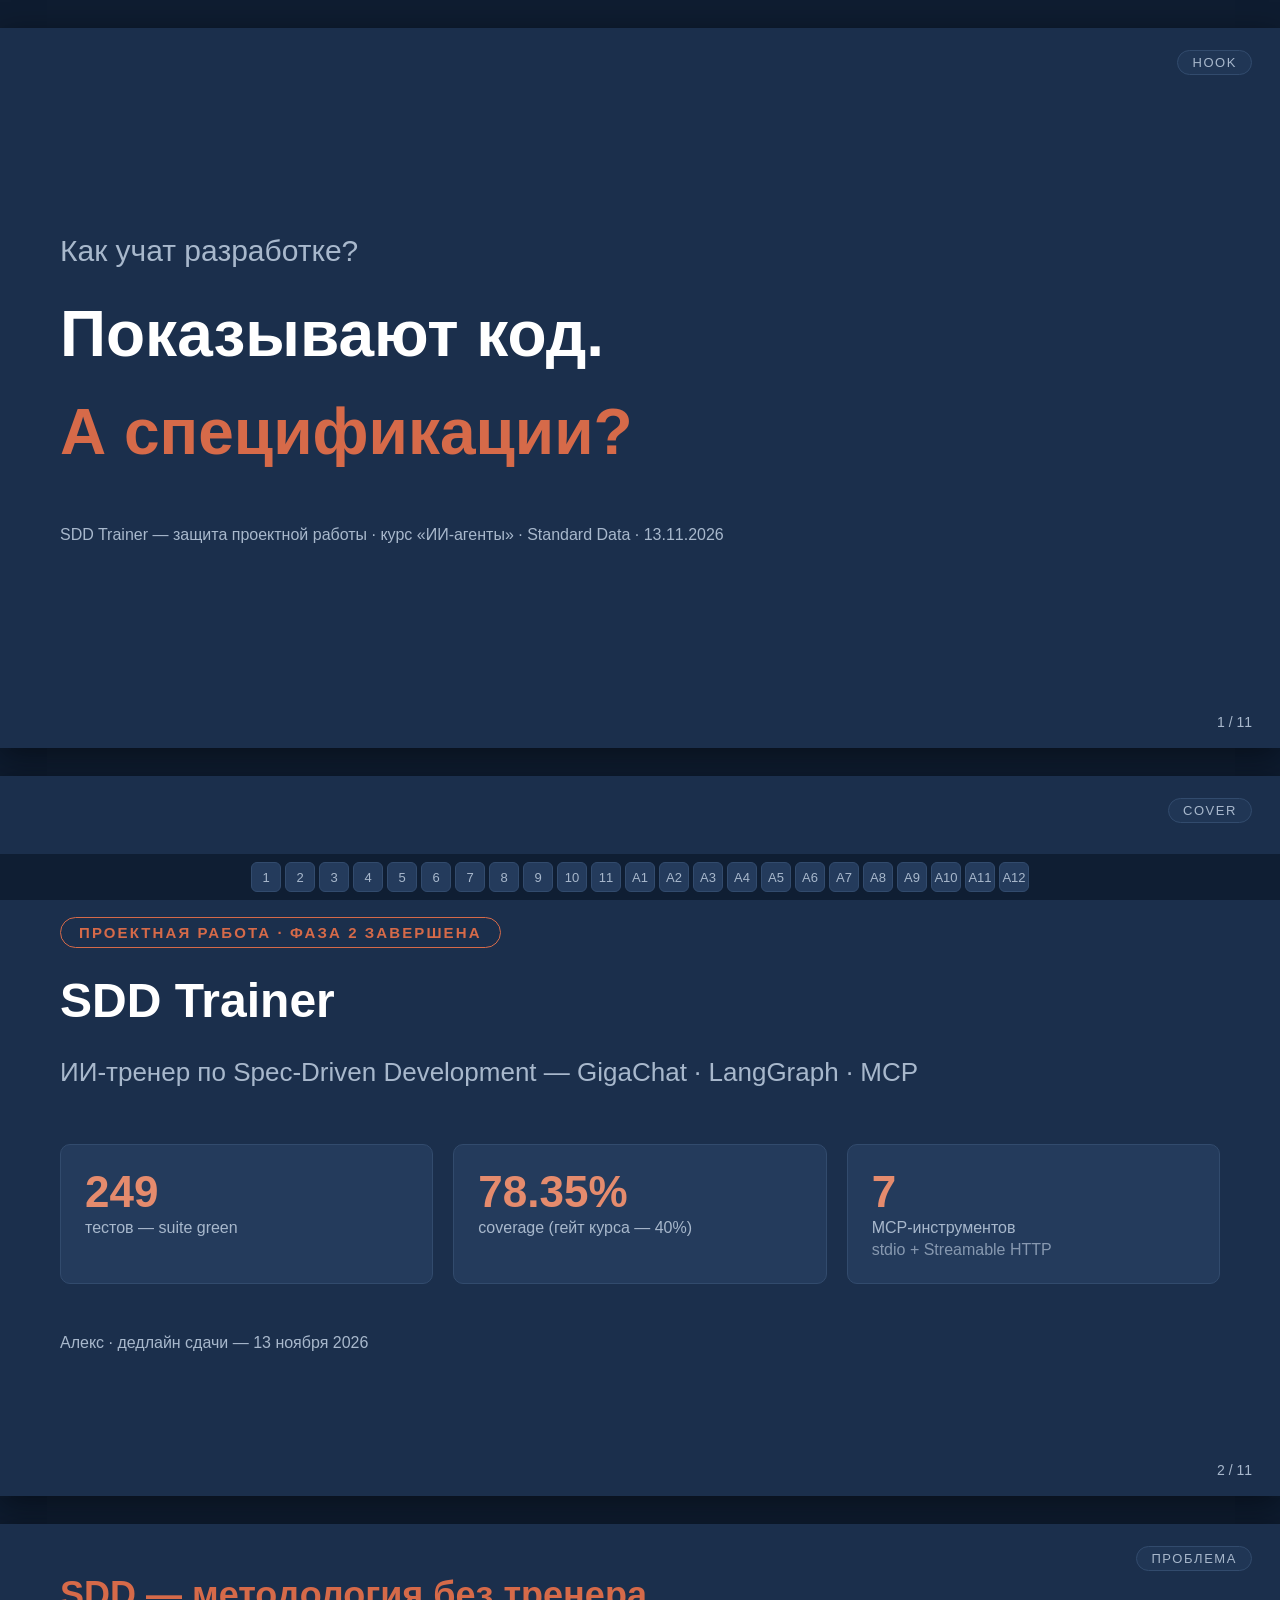
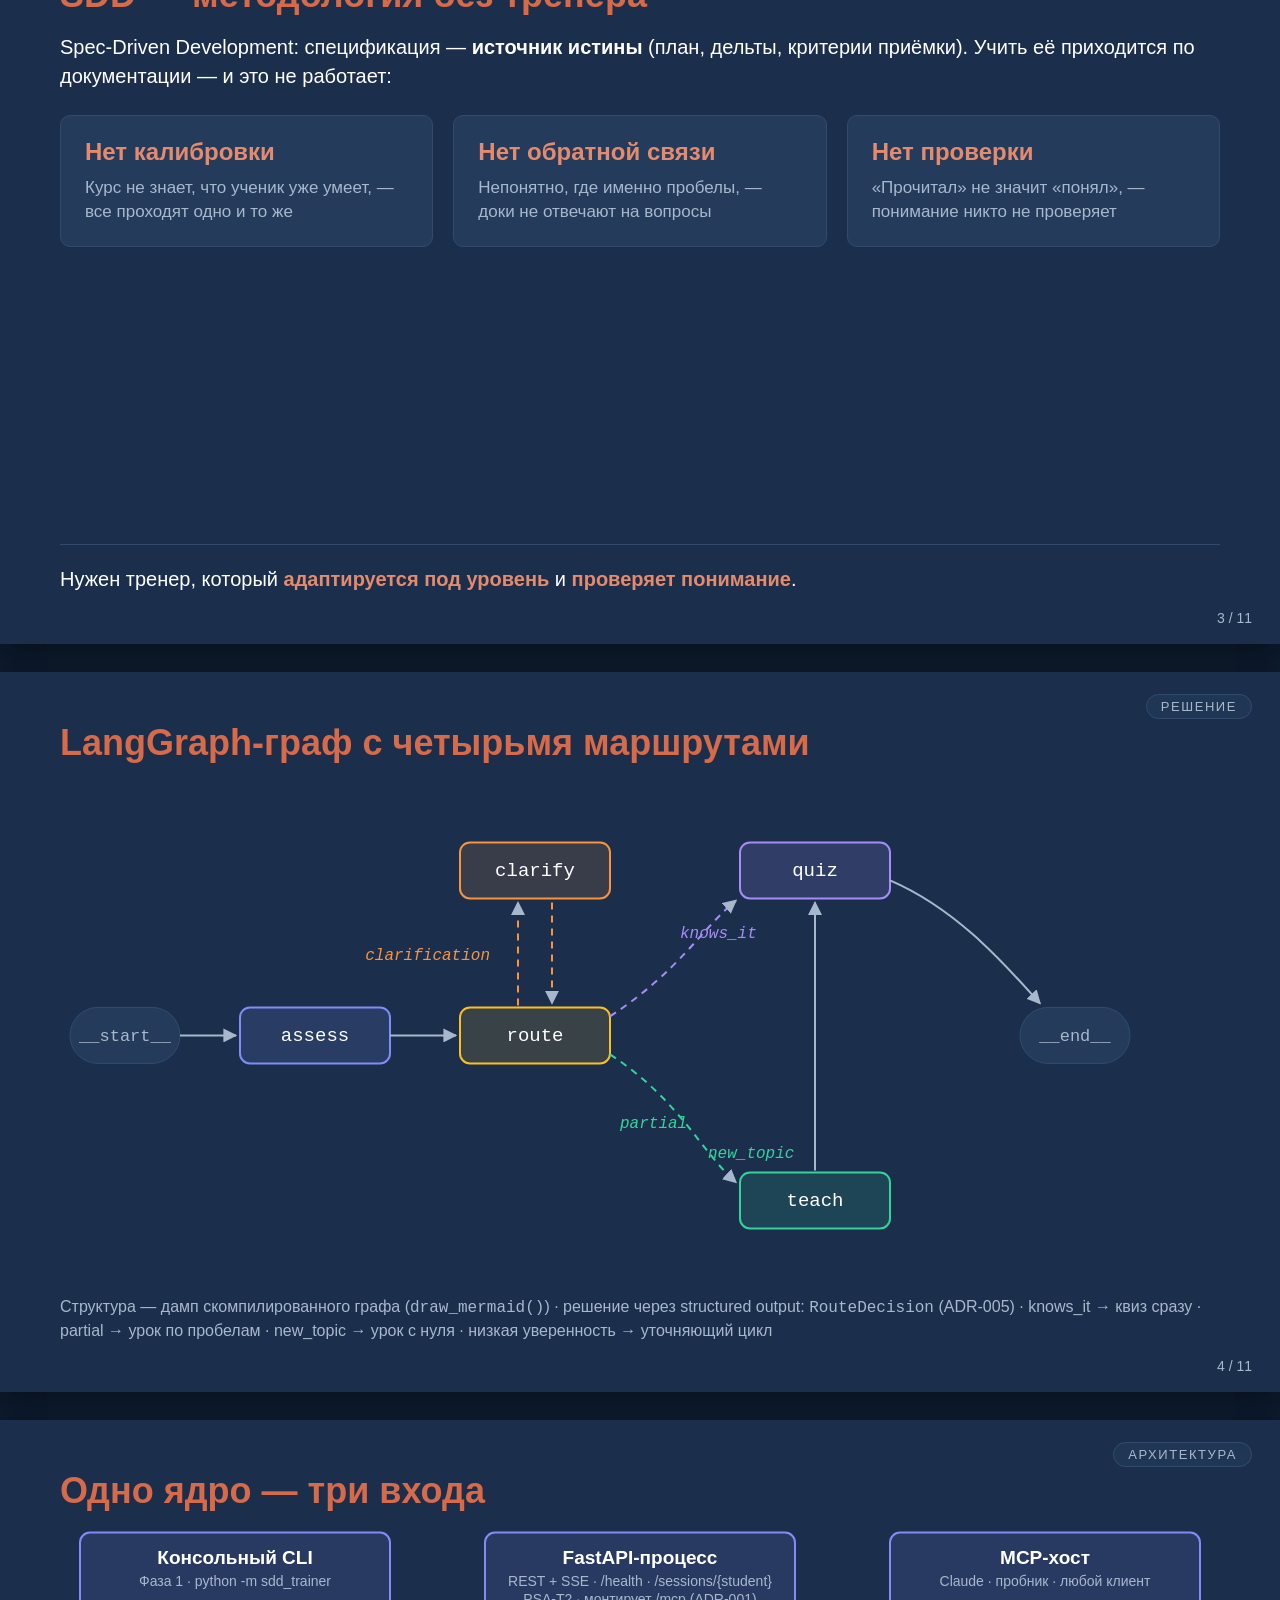
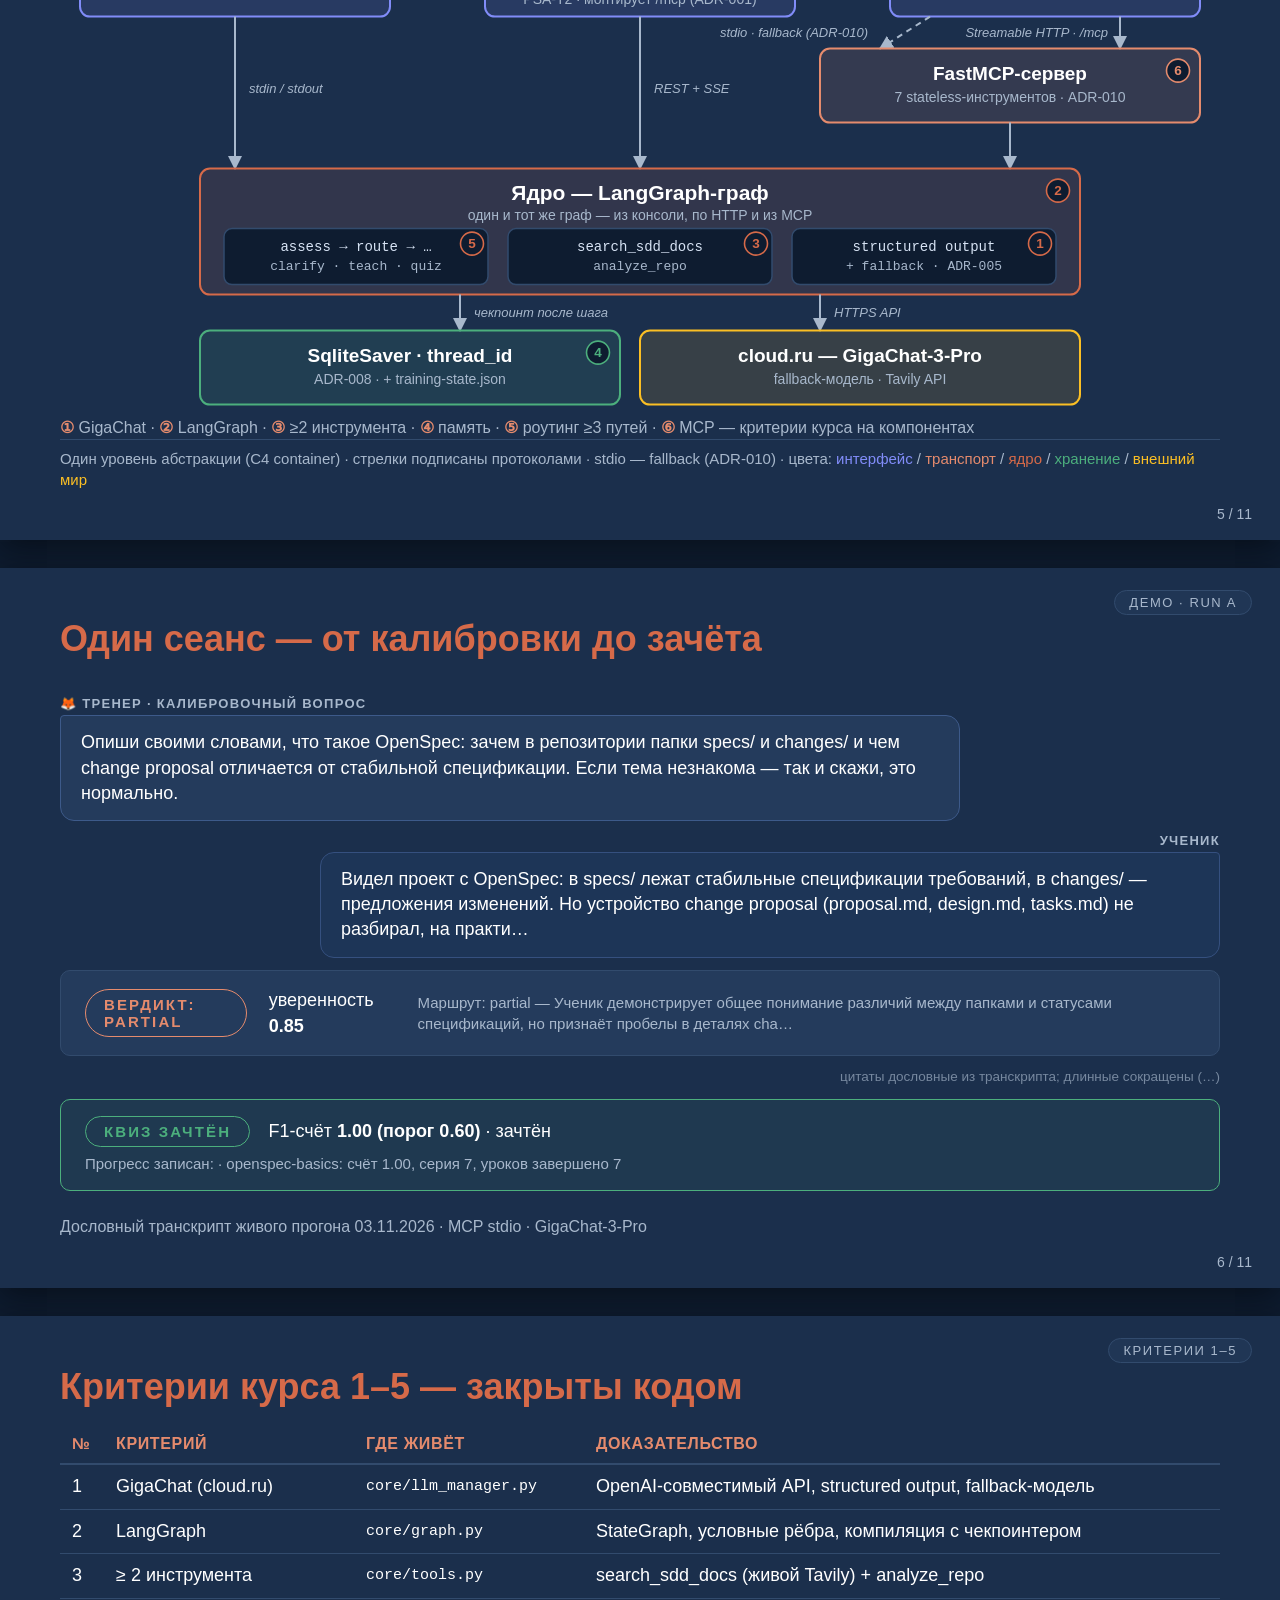
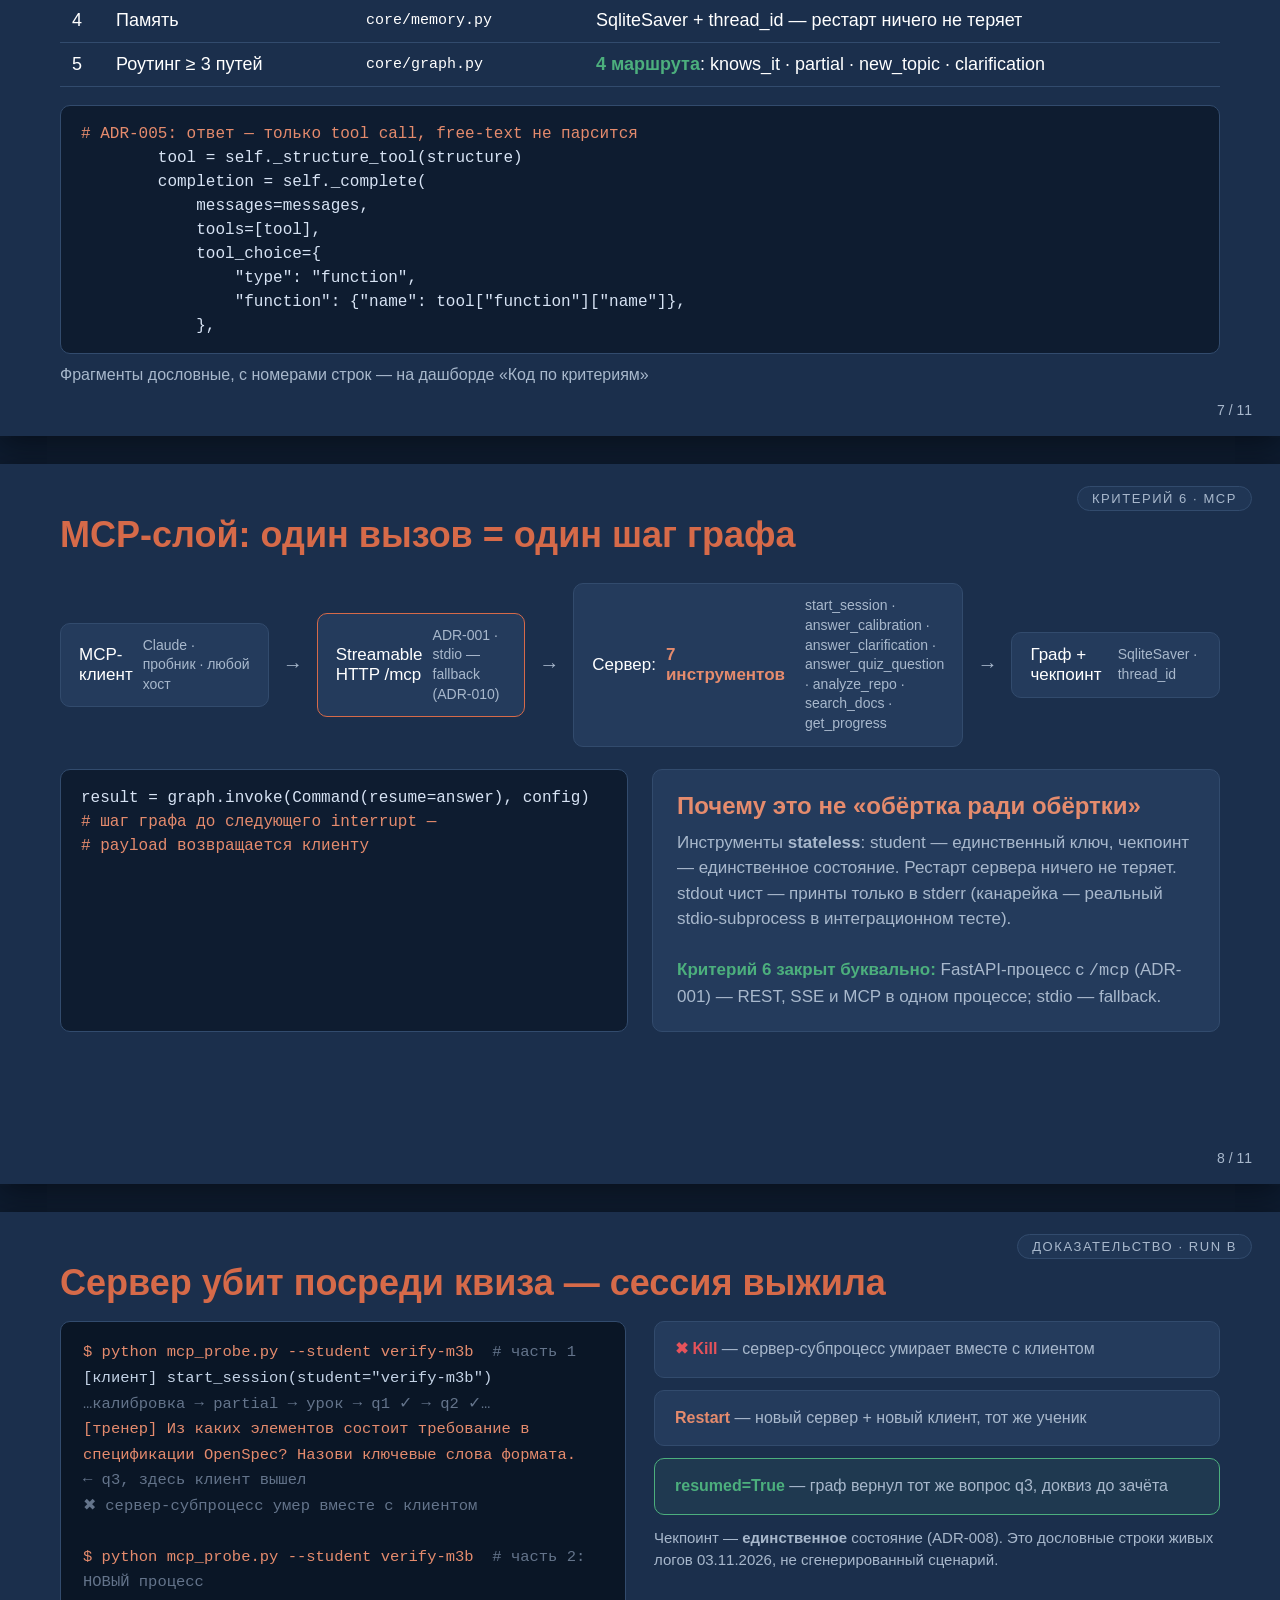
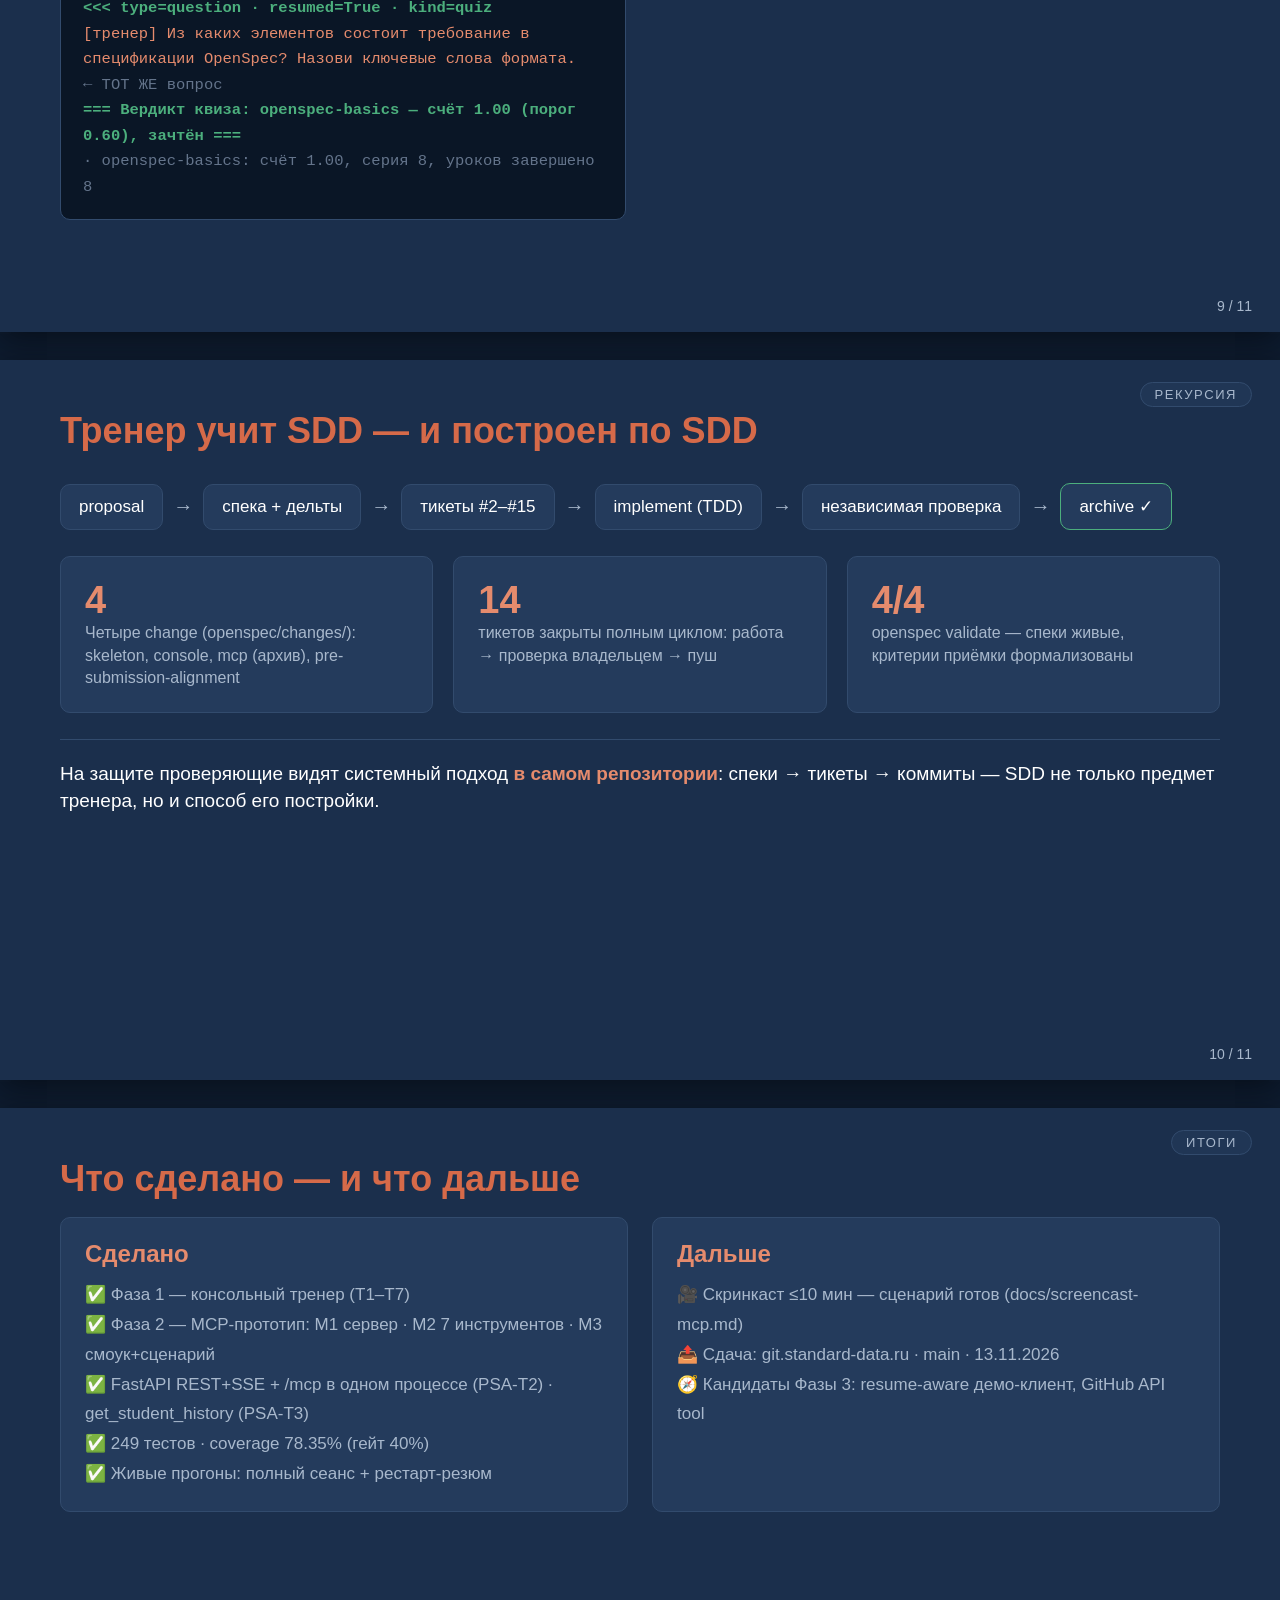
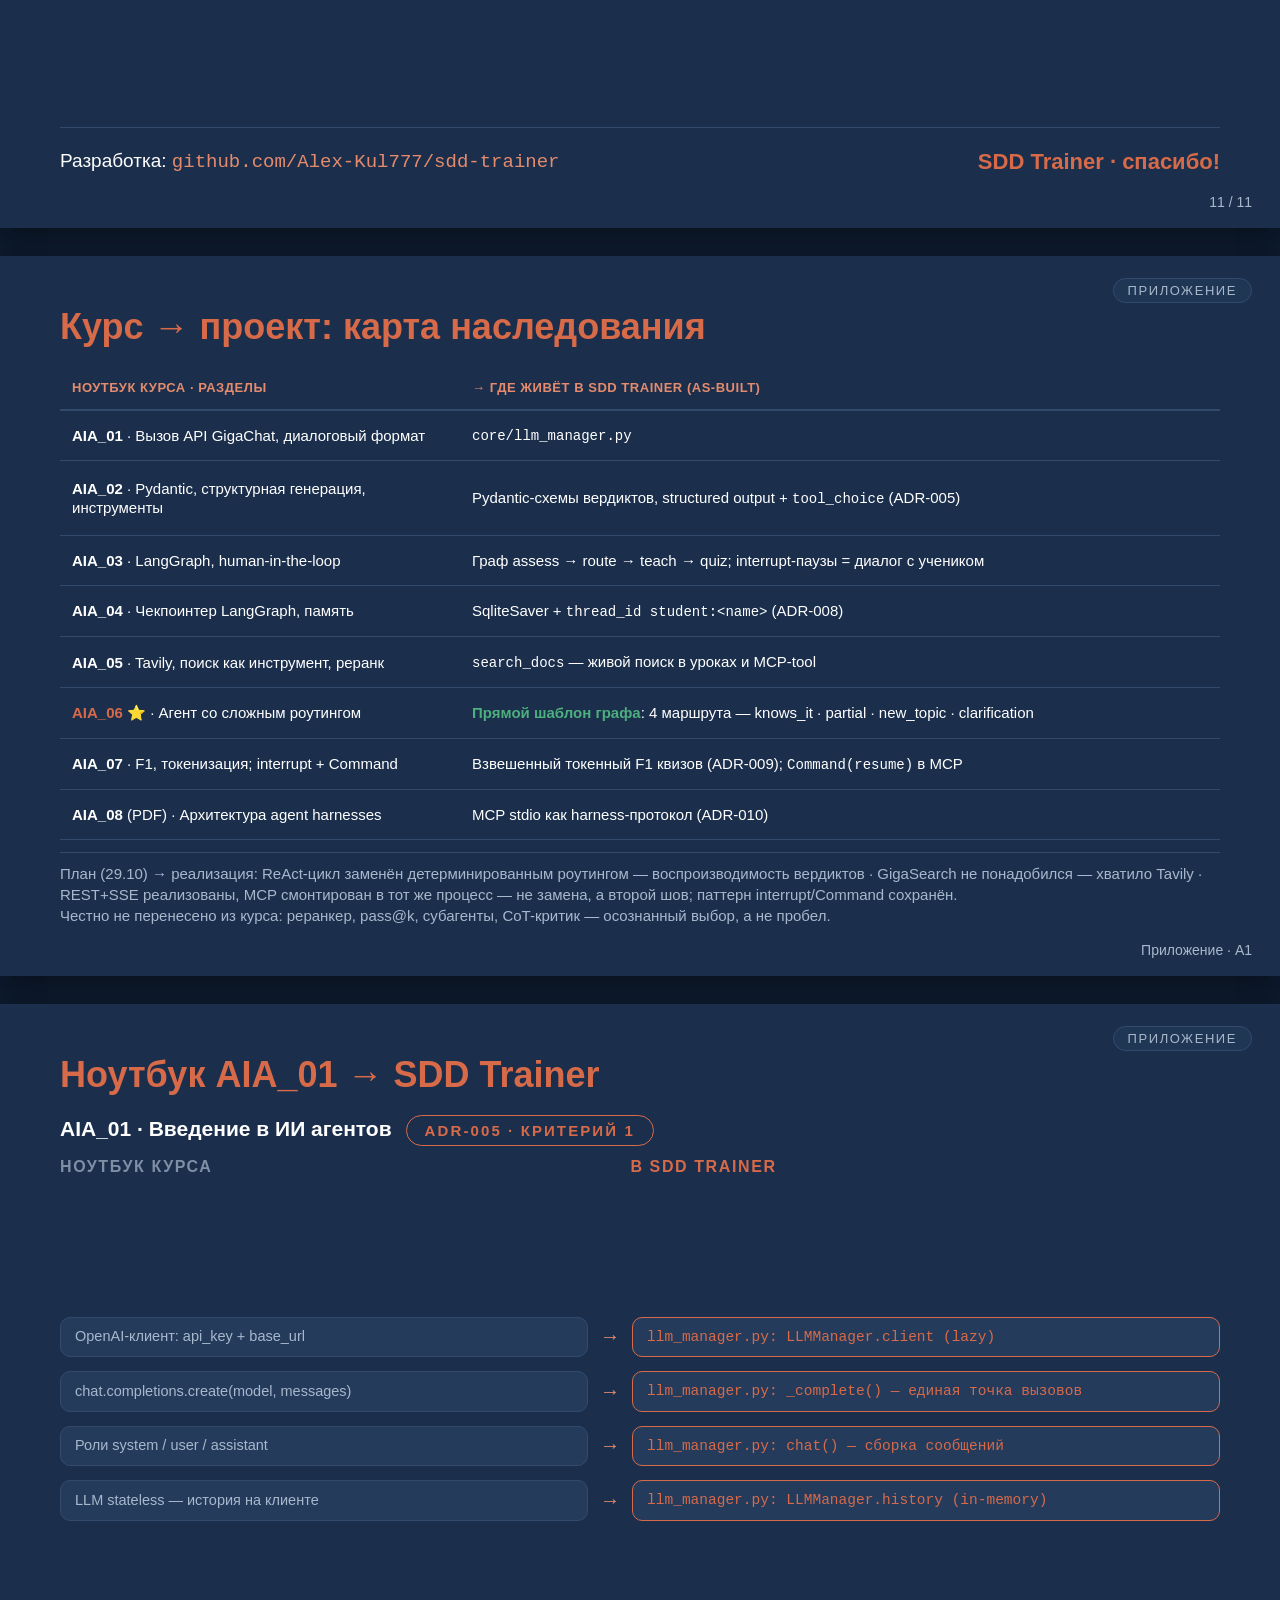
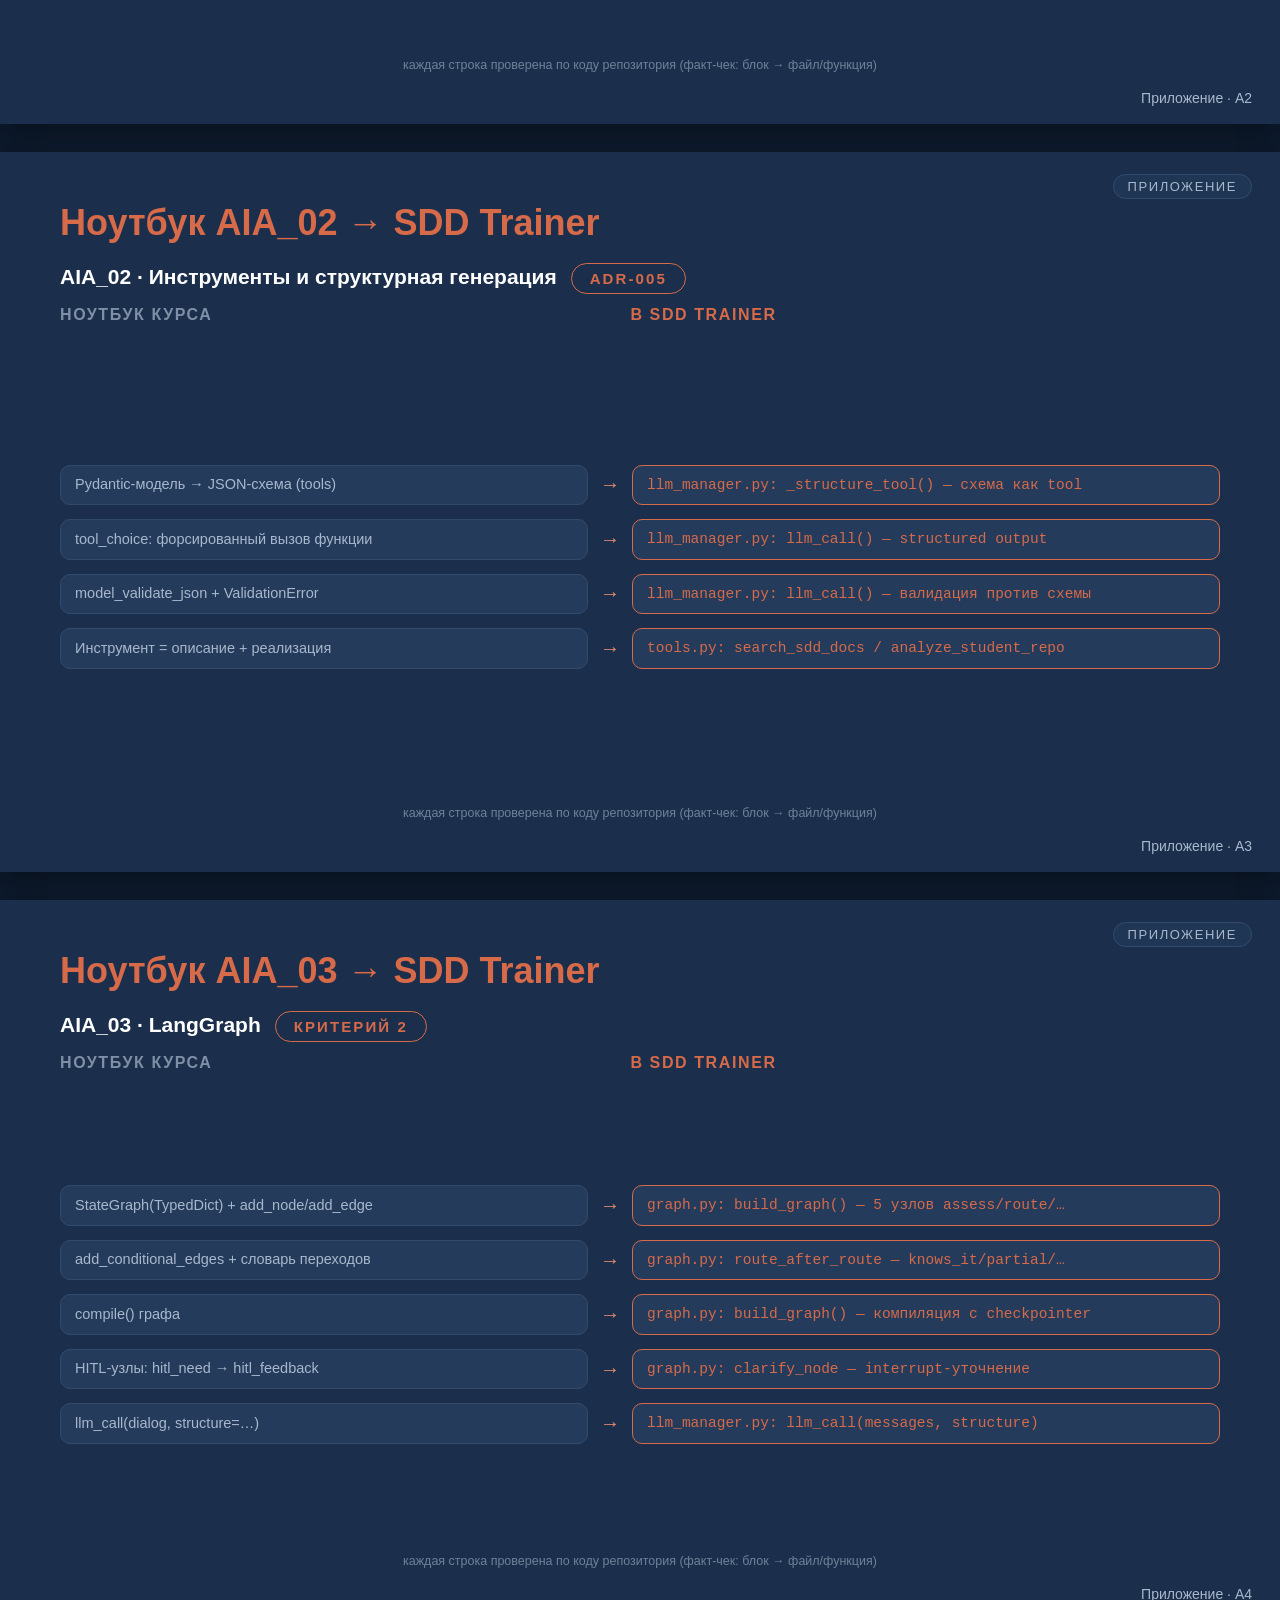
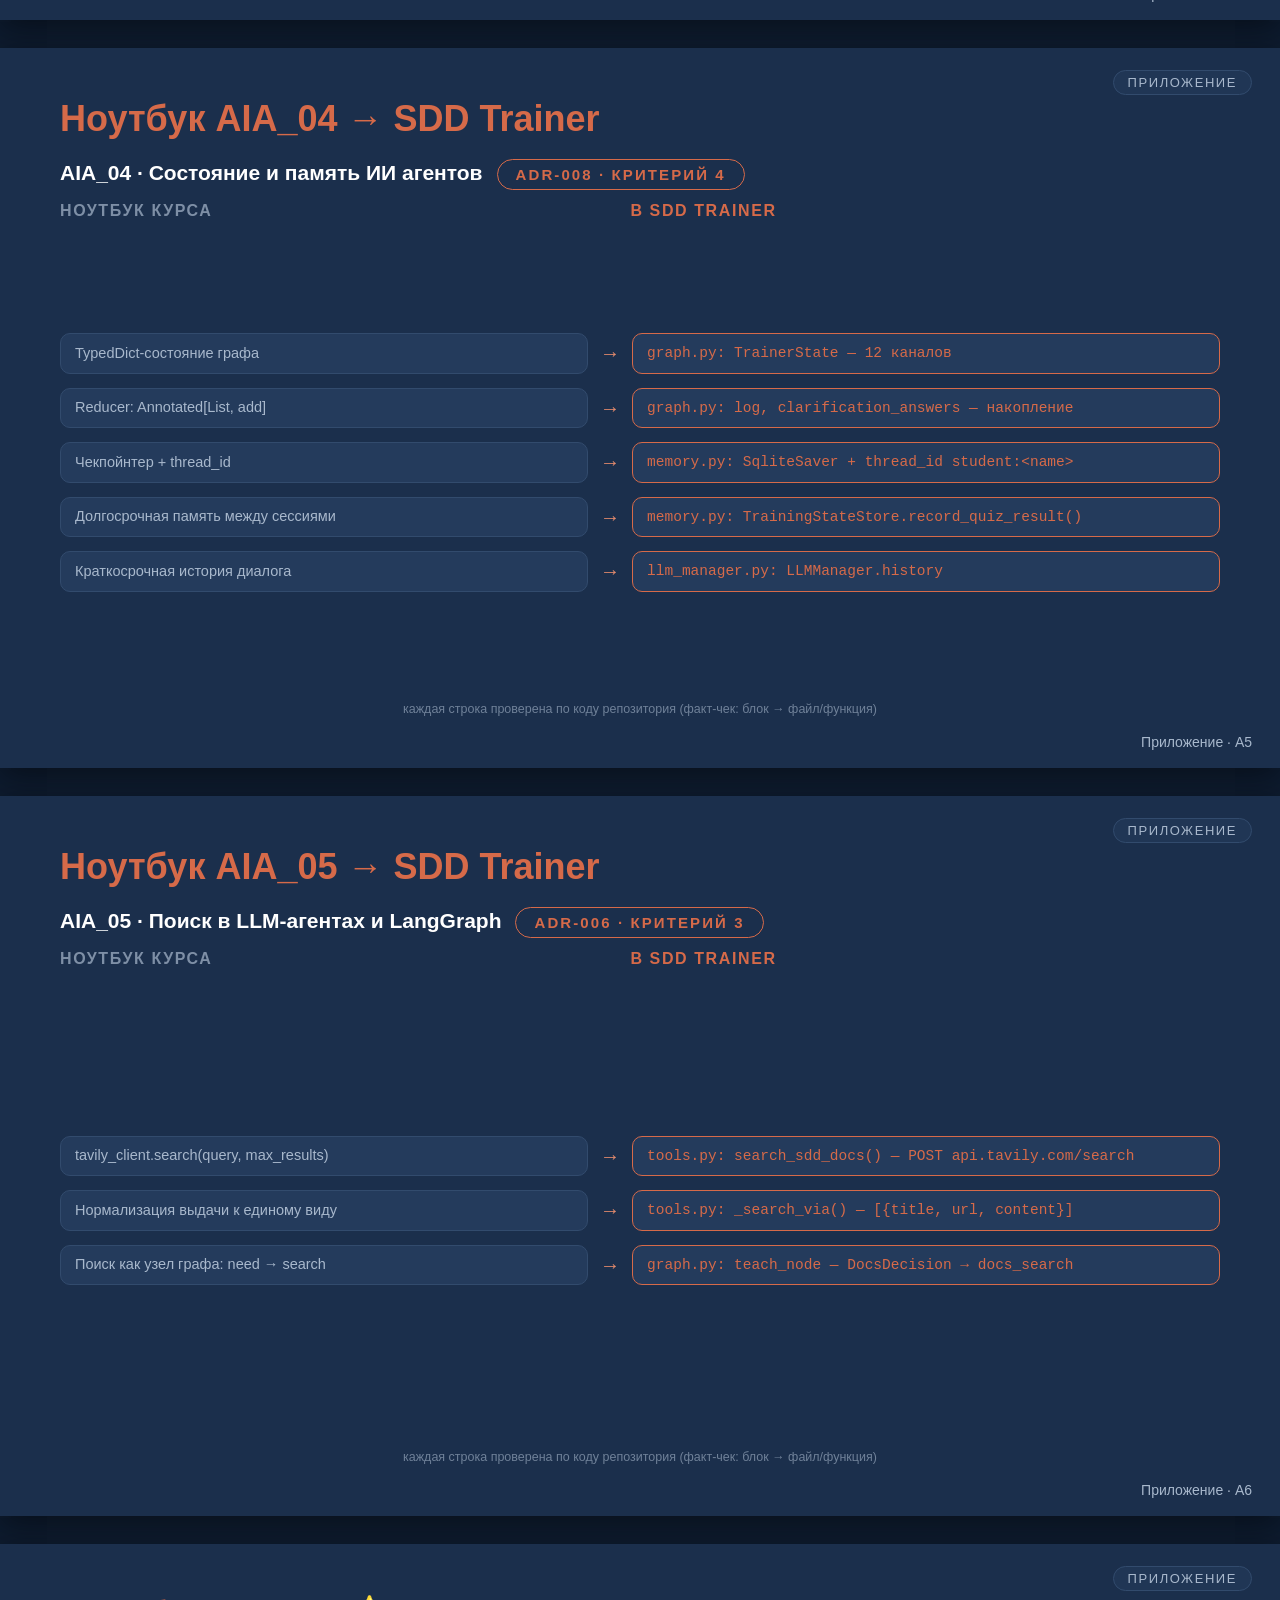
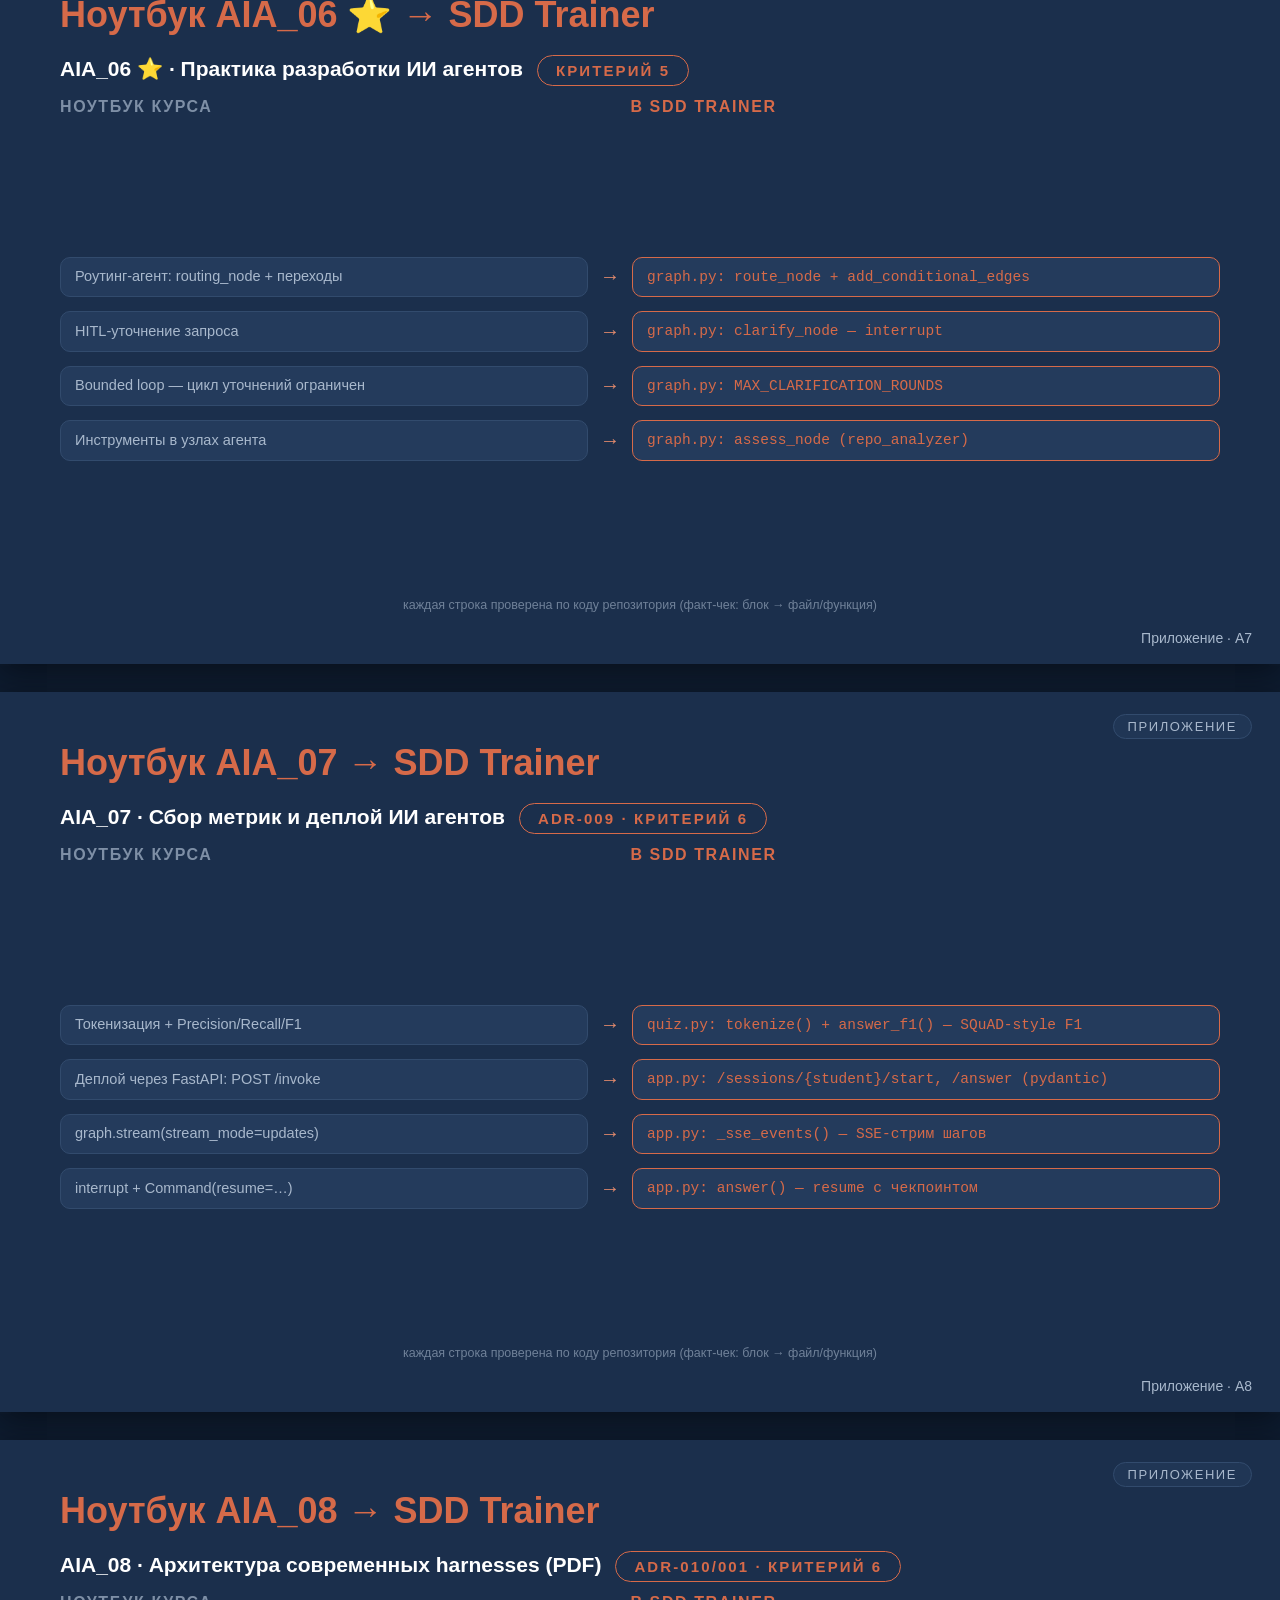
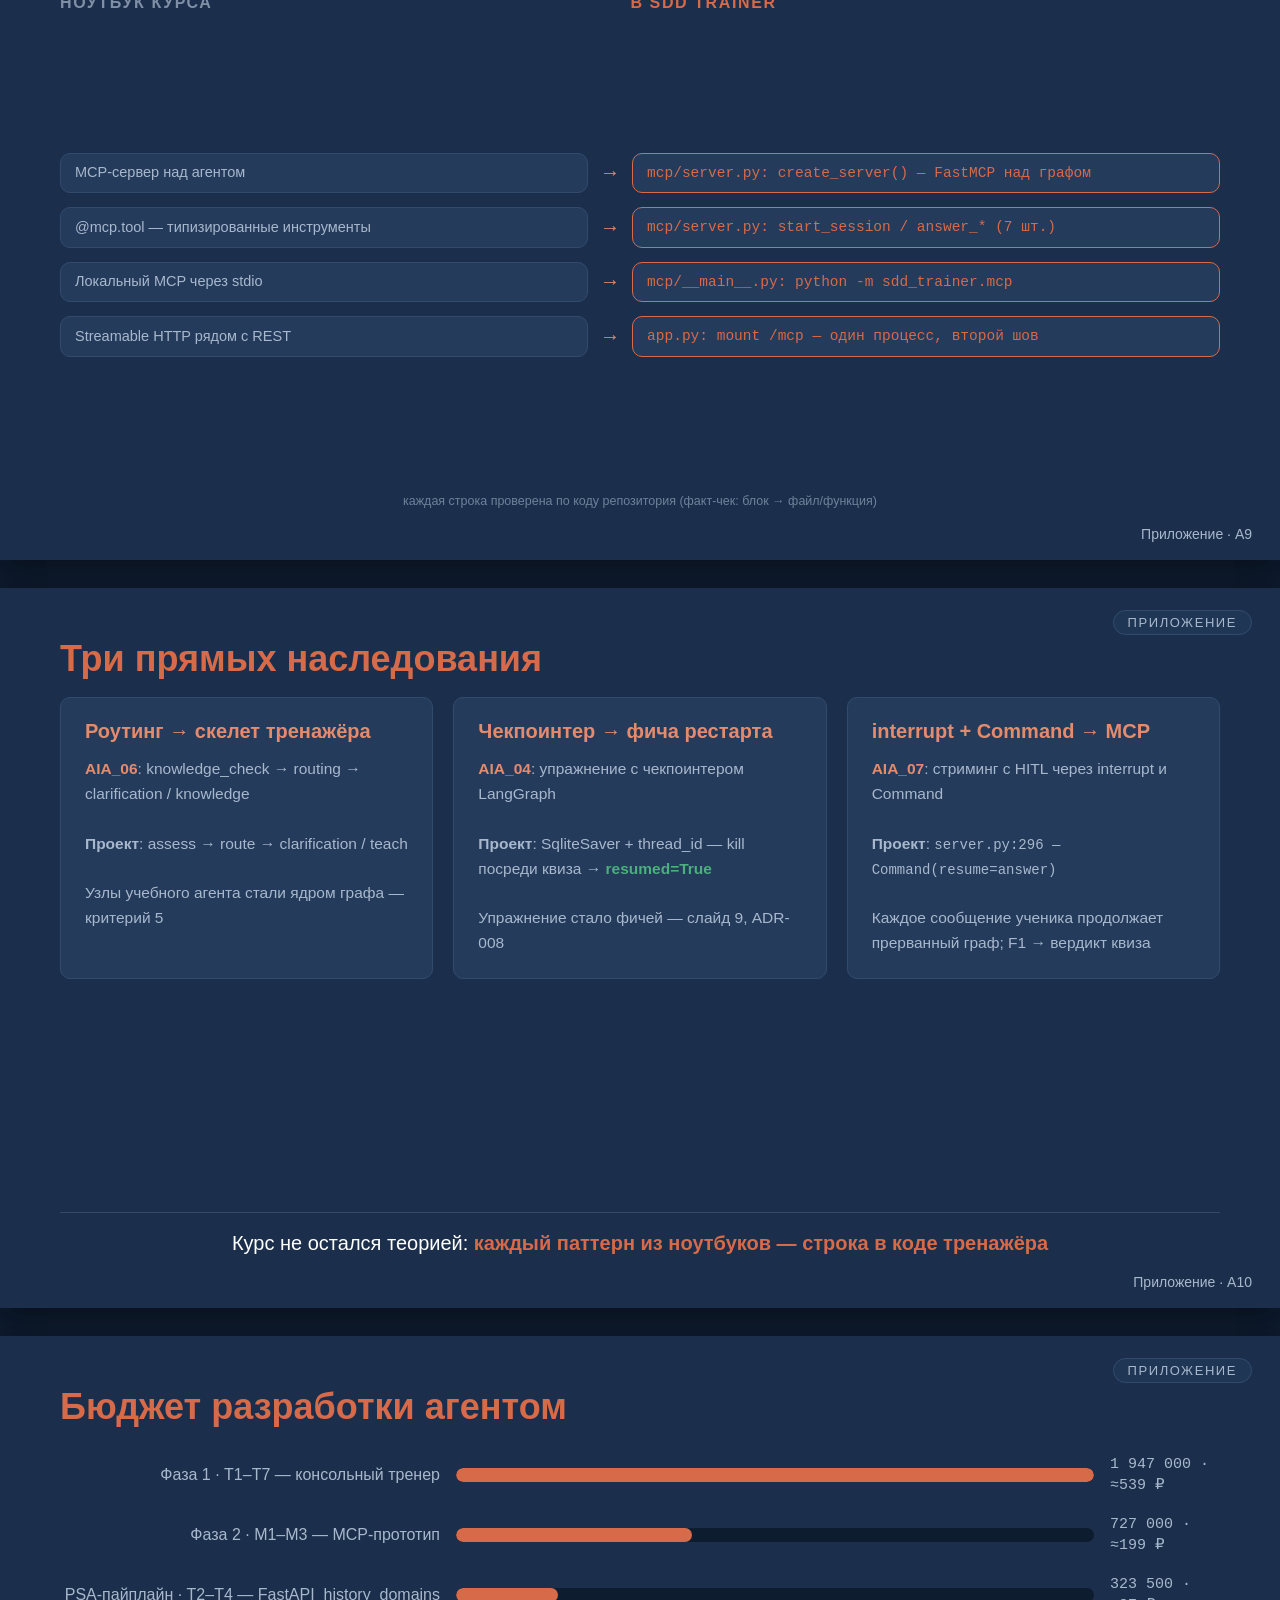
==== commit c1009f4b: "docs: deck v6 — block-based notebook slides + trainer cost slide - notebook slides A2-A9 redesigned:" ====
--- a/docs/presentation/deck/presentation.html
+++ b/docs/presentation/deck/presentation.html
@@ -91,7 +91,7 @@
     <div class="card"><div style="font-size:44px; font-weight:800; color:var(--accent)">78.35%</div>
       <div class="small">coverage (гейт курса — 40%)</div></div>
     <div class="card"><div style="font-size:44px; font-weight:800; color:var(--accent)">7</div>
-      <div class="small">MCP-инструментов · stdio + Streamable HTTP</div></div>
+      <div class="small">MCP-инструментов<br><span style="opacity:.75">stdio + Streamable HTTP</span></div></div>
   </div>
   <div class="small" style="margin-top:22px">Алекс · дедлайн сдачи — 13 ноября 2026</div>
 </div><div class="slide-num">2 / 11</div></div><div class="slide" id="slide-3"><div class="slide-tag">проблема</div>
@@ -143,9 +143,10 @@
   <line x1="755" y1="350" x2="755" y2="82" stroke="#A8B8CC" stroke-width="2" marker-end="url(#ah)"/>
   <path d="M830,60 C900,90 950,150 980,183" fill="none" stroke="#A8B8CC" stroke-width="2" marker-end="url(#ah)"/>
 
-  <text x="430" y="140" text-anchor="end" fill="#fb923c" font-size="15" font-style="italic">clarification</text>
-  <text x="620" y="118" fill="#a78bfa" font-size="15" font-style="italic">knows_it</text>
-  <text x="612" y="322" fill="#34d399" font-size="15" font-style="italic">partial · new_topic</text>
+  <text x="430" y="140" text-anchor="end" fill="#fb923c" font-size="16" font-style="italic">clarification</text>
+  <text x="620" y="118" fill="#a78bfa" font-size="16" font-style="italic">knows_it</text>
+  <text x="560" y="308" fill="#34d399" font-size="16" font-style="italic">partial</text>
+  <text x="648" y="338" fill="#34d399" font-size="16" font-style="italic">new_topic</text>
 </svg>
 <div class="small" style="margin-top:6px">
   Структура — дамп скомпилированного графа (<span class="mono">draw_mermaid()</span>) ·
@@ -161,7 +162,7 @@
   <b style="color:var(--accent)">④</b> память ·
   <b style="color:var(--accent)">⑤</b> роутинг ≥3 путей ·
   <b style="color:var(--accent)">⑥</b> MCP — критерии курса на компонентах</div>
-<div class="small" style="border-top:1px solid var(--border); padding-top:8px; margin-top:auto">
+<div class="small" style="border-top:1px solid var(--border); padding-top:8px; margin-top:auto; font-size:15px">
   Один уровень абстракции (C4 container) · стрелки подписаны протоколами · stdio — fallback (ADR-010) ·
   цвета: <span style="color:#818cf8">интерфейс</span> / <span style="color:#E58B6D">транспорт</span> /
   <span style="color:#D66A49">ядро</span> / <span style="color:#4CAF7D">хранение</span> /
@@ -178,6 +179,7 @@
     <div class="bar" style="flex:1; max-width:260px"><div style="width:85%"></div></div>
     <span class="small" style="flex-basis:100%; font-size:15px">Маршрут: partial — Ученик демонстрирует общее понимание различий между папками и статусами спецификаций, но признаёт пробелы в деталях cha…</span>
   </div>
+  <div class="small" style="opacity:.65; font-size:13.5px; text-align:right">цитаты дословные из транскрипта; длинные сокращены (…)</div>
   <div class="card" style="border-color:var(--green); background:rgba(76,175,125,.08); padding:16px 24px">
     <span class="badge" style="border-color:var(--green); color:var(--green)">Квиз зачтён</span>
     <span class="body-text" style="font-size:18px; margin-left:14px">
@@ -325,147 +327,321 @@
   <tr><td><b>AIA_08</b> (PDF) · Архитектура agent harnesses</td>
       <td>MCP stdio как harness-протокол (ADR-010)</td></tr>
 </table>
-<div class="small" style="border-top:1px solid var(--border); padding-top:10px; margin-top:12px; font-size:14px">
+<div class="small" style="border-top:1px solid var(--border); padding-top:10px; margin-top:12px; font-size:15px">
   План (29.10) → реализация: ReAct-цикл заменён детерминированным роутингом — воспроизводимость вердиктов ·
   GigaSearch не понадобился — хватило Tavily · REST+SSE реализованы, MCP смонтирован в тот же процесс —
   не замена, а второй шов; паттерн interrupt/Command сохранён.<br>
-  Основа карты — PLAN-FINAL-PROJECT.md §3, сверено с кодом репозитория.</div><div class="slide-num">Приложение · A1</div></div><div class="slide" id="slide-13"><div class="slide-tag">приложение</div>
+  Честно не перенесено из курса: реранкер, pass@k, субагенты, CoT-критик — осознанный выбор, а не пробел.</div><div class="slide-num">Приложение · A1</div></div><div class="slide" id="slide-13"><div class="slide-tag">приложение</div>
 <h2>Ноутбук AIA_01 → SDD Trainer</h2>
-<div style="flex:1; display:flex; align-items:center; gap:26px">
-  <div class="card" style="flex:1.1; height:100%; max-height:420px; display:flex; flex-direction:column; justify-content:center; gap:14px">
-    <div class="small" style="letter-spacing:.12em; text-transform:uppercase; font-weight:700">Ноутбук курса</div>
-    <div style="font-size:30px; font-weight:800; line-height:1.2"><span>AIA_01</span> · Введение в ИИ агентов</div>
-    <div class="small" style="font-size:17px">Разделы: Вызов API GigaChat · диалоговый формат</div>
-  </div>
-  <div class="arrow" style="font-size:44px">→</div>
-  <div class="card" style="flex:1.3; height:100%; max-height:420px; display:flex; flex-direction:column; justify-content:center; gap:14px; border-color:#D66A49">
-    <div class="small" style="letter-spacing:.12em; text-transform:uppercase; font-weight:700; color:#D66A49">В SDD Trainer</div>
-    <div class="body-text" style="font-size:20px; line-height:1.45">OpenAI-совместимый клиент cloud.ru — единая точка всех вызовов модели</div>
-    <div class="mono small" style="font-size:15px">core/llm_manager.py</div>
-  </div>
-</div>
-<div style="display:flex; justify-content:center; margin-top:6px">
+<div style="display:flex; align-items:baseline; gap:14px; margin:2px 0 10px">
+  <div style="font-size:21px; font-weight:800"><span>AIA_01</span> · Введение в ИИ агентов</div>
+  <span class="badge">ADR-005 · КРИТЕРИЙ 1</span>
+</div>
+<div style="display:flex; gap:12px; margin-bottom:2px">
+  <div class="small" style="flex:1; letter-spacing:.1em; text-transform:uppercase; font-weight:700; opacity:.7">Ноутбук курса</div>
+  <div style="width:20px"></div>
+  <div class="small" style="flex:1.12; letter-spacing:.1em; text-transform:uppercase; font-weight:700; color:#D66A49">В SDD Trainer</div>
+</div>
+<div style="flex:1; display:flex; flex-direction:column; justify-content:center">
+  <div style="display:flex; align-items:stretch; gap:12px; margin:7px 0">
+  <div class="card" style="flex:1; padding:9px 14px; display:flex; align-items:center">
+    <div class="small" style="font-size:14.5px; line-height:1.35">OpenAI-клиент: api_key + base_url</div></div>
+  <div style="display:flex; align-items:center; font-size:20px; color:var(--accent)">→</div>
+  <div class="card" style="flex:1.12; padding:9px 14px; display:flex; align-items:center; border-color:#D66A49">
+    <div class="small" style="font-size:14.5px; line-height:1.35"><span class="mono" style="color:#D66A49">llm_manager.py: LLMManager.client (lazy)</span></div></div>
+</div><div style="display:flex; align-items:stretch; gap:12px; margin:7px 0">
+  <div class="card" style="flex:1; padding:9px 14px; display:flex; align-items:center">
+    <div class="small" style="font-size:14.5px; line-height:1.35">chat.completions.create(model, messages)</div></div>
+  <div style="display:flex; align-items:center; font-size:20px; color:var(--accent)">→</div>
+  <div class="card" style="flex:1.12; padding:9px 14px; display:flex; align-items:center; border-color:#D66A49">
+    <div class="small" style="font-size:14.5px; line-height:1.35"><span class="mono" style="color:#D66A49">llm_manager.py: _complete() — единая точка вызовов</span></div></div>
+</div><div style="display:flex; align-items:stretch; gap:12px; margin:7px 0">
+  <div class="card" style="flex:1; padding:9px 14px; display:flex; align-items:center">
+    <div class="small" style="font-size:14.5px; line-height:1.35">Роли system / user / assistant</div></div>
+  <div style="display:flex; align-items:center; font-size:20px; color:var(--accent)">→</div>
+  <div class="card" style="flex:1.12; padding:9px 14px; display:flex; align-items:center; border-color:#D66A49">
+    <div class="small" style="font-size:14.5px; line-height:1.35"><span class="mono" style="color:#D66A49">llm_manager.py: chat() — сборка сообщений</span></div></div>
+</div><div style="display:flex; align-items:stretch; gap:12px; margin:7px 0">
+  <div class="card" style="flex:1; padding:9px 14px; display:flex; align-items:center">
+    <div class="small" style="font-size:14.5px; line-height:1.35">LLM stateless — история на клиенте</div></div>
+  <div style="display:flex; align-items:center; font-size:20px; color:var(--accent)">→</div>
+  <div class="card" style="flex:1.12; padding:9px 14px; display:flex; align-items:center; border-color:#D66A49">
+    <div class="small" style="font-size:14.5px; line-height:1.35"><span class="mono" style="color:#D66A49">llm_manager.py: LLMManager.history (in-memory)</span></div></div>
+</div>
+</div>
+<div class="small" style="opacity:.6; font-size:12.5px; text-align:center">каждая строка проверена по коду репозитория (факт-чек: блок → файл/функция)</div><div class="slide-num">Приложение · A2</div></div><div class="slide" id="slide-14"><div class="slide-tag">приложение</div>
+<h2>Ноутбук AIA_02 → SDD Trainer</h2>
+<div style="display:flex; align-items:baseline; gap:14px; margin:2px 0 10px">
+  <div style="font-size:21px; font-weight:800"><span>AIA_02</span> · Инструменты и структурная генерация</div>
   <span class="badge">ADR-005</span>
-</div><div class="slide-num">Приложение · A2</div></div><div class="slide" id="slide-14"><div class="slide-tag">приложение</div>
-<h2>Ноутбук AIA_02 → SDD Trainer</h2>
-<div style="flex:1; display:flex; align-items:center; gap:26px">
-  <div class="card" style="flex:1.1; height:100%; max-height:420px; display:flex; flex-direction:column; justify-content:center; gap:14px">
-    <div class="small" style="letter-spacing:.12em; text-transform:uppercase; font-weight:700">Ноутбук курса</div>
-    <div style="font-size:30px; font-weight:800; line-height:1.2"><span>AIA_02</span> · Инструменты и структурная генерация</div>
-    <div class="small" style="font-size:17px">Разделы: Pydantic · tools / tool_choice</div>
-  </div>
-  <div class="arrow" style="font-size:44px">→</div>
-  <div class="card" style="flex:1.3; height:100%; max-height:420px; display:flex; flex-direction:column; justify-content:center; gap:14px; border-color:#D66A49">
-    <div class="small" style="letter-spacing:.12em; text-transform:uppercase; font-weight:700; color:#D66A49">В SDD Trainer</div>
-    <div class="body-text" style="font-size:20px; line-height:1.45">Pydantic-схемы вердиктов (Assessment, RouteDecision) — structured output без парсинга текста</div>
-    <div class="mono small" style="font-size:15px">core/schemas.py · tool_choice</div>
-  </div>
-</div>
-<div style="display:flex; justify-content:center; margin-top:6px">
-  <span class="badge">ADR-005</span>
-</div><div class="slide-num">Приложение · A3</div></div><div class="slide" id="slide-15"><div class="slide-tag">приложение</div>
+</div>
+<div style="display:flex; gap:12px; margin-bottom:2px">
+  <div class="small" style="flex:1; letter-spacing:.1em; text-transform:uppercase; font-weight:700; opacity:.7">Ноутбук курса</div>
+  <div style="width:20px"></div>
+  <div class="small" style="flex:1.12; letter-spacing:.1em; text-transform:uppercase; font-weight:700; color:#D66A49">В SDD Trainer</div>
+</div>
+<div style="flex:1; display:flex; flex-direction:column; justify-content:center">
+  <div style="display:flex; align-items:stretch; gap:12px; margin:7px 0">
+  <div class="card" style="flex:1; padding:9px 14px; display:flex; align-items:center">
+    <div class="small" style="font-size:14.5px; line-height:1.35">Pydantic-модель → JSON-схема (tools)</div></div>
+  <div style="display:flex; align-items:center; font-size:20px; color:var(--accent)">→</div>
+  <div class="card" style="flex:1.12; padding:9px 14px; display:flex; align-items:center; border-color:#D66A49">
+    <div class="small" style="font-size:14.5px; line-height:1.35"><span class="mono" style="color:#D66A49">llm_manager.py: _structure_tool() — схема как tool</span></div></div>
+</div><div style="display:flex; align-items:stretch; gap:12px; margin:7px 0">
+  <div class="card" style="flex:1; padding:9px 14px; display:flex; align-items:center">
+    <div class="small" style="font-size:14.5px; line-height:1.35">tool_choice: форсированный вызов функции</div></div>
+  <div style="display:flex; align-items:center; font-size:20px; color:var(--accent)">→</div>
+  <div class="card" style="flex:1.12; padding:9px 14px; display:flex; align-items:center; border-color:#D66A49">
+    <div class="small" style="font-size:14.5px; line-height:1.35"><span class="mono" style="color:#D66A49">llm_manager.py: llm_call() — structured output</span></div></div>
+</div><div style="display:flex; align-items:stretch; gap:12px; margin:7px 0">
+  <div class="card" style="flex:1; padding:9px 14px; display:flex; align-items:center">
+    <div class="small" style="font-size:14.5px; line-height:1.35">model_validate_json + ValidationError</div></div>
+  <div style="display:flex; align-items:center; font-size:20px; color:var(--accent)">→</div>
+  <div class="card" style="flex:1.12; padding:9px 14px; display:flex; align-items:center; border-color:#D66A49">
+    <div class="small" style="font-size:14.5px; line-height:1.35"><span class="mono" style="color:#D66A49">llm_manager.py: llm_call() — валидация против схемы</span></div></div>
+</div><div style="display:flex; align-items:stretch; gap:12px; margin:7px 0">
+  <div class="card" style="flex:1; padding:9px 14px; display:flex; align-items:center">
+    <div class="small" style="font-size:14.5px; line-height:1.35">Инструмент = описание + реализация</div></div>
+  <div style="display:flex; align-items:center; font-size:20px; color:var(--accent)">→</div>
+  <div class="card" style="flex:1.12; padding:9px 14px; display:flex; align-items:center; border-color:#D66A49">
+    <div class="small" style="font-size:14.5px; line-height:1.35"><span class="mono" style="color:#D66A49">tools.py: search_sdd_docs / analyze_student_repo</span></div></div>
+</div>
+</div>
+<div class="small" style="opacity:.6; font-size:12.5px; text-align:center">каждая строка проверена по коду репозитория (факт-чек: блок → файл/функция)</div><div class="slide-num">Приложение · A3</div></div><div class="slide" id="slide-15"><div class="slide-tag">приложение</div>
 <h2>Ноутбук AIA_03 → SDD Trainer</h2>
-<div style="flex:1; display:flex; align-items:center; gap:26px">
-  <div class="card" style="flex:1.1; height:100%; max-height:420px; display:flex; flex-direction:column; justify-content:center; gap:14px">
-    <div class="small" style="letter-spacing:.12em; text-transform:uppercase; font-weight:700">Ноутбук курса</div>
-    <div style="font-size:30px; font-weight:800; line-height:1.2"><span>AIA_03</span> · LangGraph</div>
-    <div class="small" style="font-size:17px">Разделы: Графы · human-in-the-loop</div>
-  </div>
-  <div class="arrow" style="font-size:44px">→</div>
-  <div class="card" style="flex:1.3; height:100%; max-height:420px; display:flex; flex-direction:column; justify-content:center; gap:14px; border-color:#D66A49">
-    <div class="small" style="letter-spacing:.12em; text-transform:uppercase; font-weight:700; color:#D66A49">В SDD Trainer</div>
-    <div class="body-text" style="font-size:20px; line-height:1.45">Граф assess → route → teach → quiz; interrupt-паузы = диалог с учеником</div>
-    <div class="mono small" style="font-size:15px">core/graph.py</div>
-  </div>
-</div>
-<div style="display:flex; justify-content:center; margin-top:6px">
-  <span class="badge">критерий 2</span>
-</div><div class="slide-num">Приложение · A4</div></div><div class="slide" id="slide-16"><div class="slide-tag">приложение</div>
+<div style="display:flex; align-items:baseline; gap:14px; margin:2px 0 10px">
+  <div style="font-size:21px; font-weight:800"><span>AIA_03</span> · LangGraph</div>
+  <span class="badge">КРИТЕРИЙ 2</span>
+</div>
+<div style="display:flex; gap:12px; margin-bottom:2px">
+  <div class="small" style="flex:1; letter-spacing:.1em; text-transform:uppercase; font-weight:700; opacity:.7">Ноутбук курса</div>
+  <div style="width:20px"></div>
+  <div class="small" style="flex:1.12; letter-spacing:.1em; text-transform:uppercase; font-weight:700; color:#D66A49">В SDD Trainer</div>
+</div>
+<div style="flex:1; display:flex; flex-direction:column; justify-content:center">
+  <div style="display:flex; align-items:stretch; gap:12px; margin:7px 0">
+  <div class="card" style="flex:1; padding:9px 14px; display:flex; align-items:center">
+    <div class="small" style="font-size:14.5px; line-height:1.35">StateGraph(TypedDict) + add_node/add_edge</div></div>
+  <div style="display:flex; align-items:center; font-size:20px; color:var(--accent)">→</div>
+  <div class="card" style="flex:1.12; padding:9px 14px; display:flex; align-items:center; border-color:#D66A49">
+    <div class="small" style="font-size:14.5px; line-height:1.35"><span class="mono" style="color:#D66A49">graph.py: build_graph() — 5 узлов assess/route/…</span></div></div>
+</div><div style="display:flex; align-items:stretch; gap:12px; margin:7px 0">
+  <div class="card" style="flex:1; padding:9px 14px; display:flex; align-items:center">
+    <div class="small" style="font-size:14.5px; line-height:1.35">add_conditional_edges + словарь переходов</div></div>
+  <div style="display:flex; align-items:center; font-size:20px; color:var(--accent)">→</div>
+  <div class="card" style="flex:1.12; padding:9px 14px; display:flex; align-items:center; border-color:#D66A49">
+    <div class="small" style="font-size:14.5px; line-height:1.35"><span class="mono" style="color:#D66A49">graph.py: route_after_route — knows_it/partial/…</span></div></div>
+</div><div style="display:flex; align-items:stretch; gap:12px; margin:7px 0">
+  <div class="card" style="flex:1; padding:9px 14px; display:flex; align-items:center">
+    <div class="small" style="font-size:14.5px; line-height:1.35">compile() графа</div></div>
+  <div style="display:flex; align-items:center; font-size:20px; color:var(--accent)">→</div>
+  <div class="card" style="flex:1.12; padding:9px 14px; display:flex; align-items:center; border-color:#D66A49">
+    <div class="small" style="font-size:14.5px; line-height:1.35"><span class="mono" style="color:#D66A49">graph.py: build_graph() — компиляция с checkpointer</span></div></div>
+</div><div style="display:flex; align-items:stretch; gap:12px; margin:7px 0">
+  <div class="card" style="flex:1; padding:9px 14px; display:flex; align-items:center">
+    <div class="small" style="font-size:14.5px; line-height:1.35">HITL-узлы: hitl_need → hitl_feedback</div></div>
+  <div style="display:flex; align-items:center; font-size:20px; color:var(--accent)">→</div>
+  <div class="card" style="flex:1.12; padding:9px 14px; display:flex; align-items:center; border-color:#D66A49">
+    <div class="small" style="font-size:14.5px; line-height:1.35"><span class="mono" style="color:#D66A49">graph.py: clarify_node — interrupt-уточнение</span></div></div>
+</div><div style="display:flex; align-items:stretch; gap:12px; margin:7px 0">
+  <div class="card" style="flex:1; padding:9px 14px; display:flex; align-items:center">
+    <div class="small" style="font-size:14.5px; line-height:1.35">llm_call(dialog, structure=…)</div></div>
+  <div style="display:flex; align-items:center; font-size:20px; color:var(--accent)">→</div>
+  <div class="card" style="flex:1.12; padding:9px 14px; display:flex; align-items:center; border-color:#D66A49">
+    <div class="small" style="font-size:14.5px; line-height:1.35"><span class="mono" style="color:#D66A49">llm_manager.py: llm_call(messages, structure)</span></div></div>
+</div>
+</div>
+<div class="small" style="opacity:.6; font-size:12.5px; text-align:center">каждая строка проверена по коду репозитория (факт-чек: блок → файл/функция)</div><div class="slide-num">Приложение · A4</div></div><div class="slide" id="slide-16"><div class="slide-tag">приложение</div>
 <h2>Ноутбук AIA_04 → SDD Trainer</h2>
-<div style="flex:1; display:flex; align-items:center; gap:26px">
-  <div class="card" style="flex:1.1; height:100%; max-height:420px; display:flex; flex-direction:column; justify-content:center; gap:14px">
-    <div class="small" style="letter-spacing:.12em; text-transform:uppercase; font-weight:700">Ноутбук курса</div>
-    <div style="font-size:30px; font-weight:800; line-height:1.2"><span>AIA_04</span> · Состояние и память</div>
-    <div class="small" style="font-size:17px">Разделы: Чекпоинтер LangGraph</div>
-  </div>
-  <div class="arrow" style="font-size:44px">→</div>
-  <div class="card" style="flex:1.3; height:100%; max-height:420px; display:flex; flex-direction:column; justify-content:center; gap:14px; border-color:#D66A49">
-    <div class="small" style="letter-spacing:.12em; text-transform:uppercase; font-weight:700; color:#D66A49">В SDD Trainer</div>
-    <div class="body-text" style="font-size:20px; line-height:1.45">SqliteSaver + thread_id student:&lt;name&gt; — фича рестарта: kill посреди квиза → resumed=True</div>
-    <div class="mono small" style="font-size:15px">core/memory.py</div>
-  </div>
-</div>
-<div style="display:flex; justify-content:center; margin-top:6px">
-  <span class="badge">ADR-008 · критерий 4</span>
-</div><div class="slide-num">Приложение · A5</div></div><div class="slide" id="slide-17"><div class="slide-tag">приложение</div>
+<div style="display:flex; align-items:baseline; gap:14px; margin:2px 0 10px">
+  <div style="font-size:21px; font-weight:800"><span>AIA_04</span> · Состояние и память ИИ агентов</div>
+  <span class="badge">ADR-008 · КРИТЕРИЙ 4</span>
+</div>
+<div style="display:flex; gap:12px; margin-bottom:2px">
+  <div class="small" style="flex:1; letter-spacing:.1em; text-transform:uppercase; font-weight:700; opacity:.7">Ноутбук курса</div>
+  <div style="width:20px"></div>
+  <div class="small" style="flex:1.12; letter-spacing:.1em; text-transform:uppercase; font-weight:700; color:#D66A49">В SDD Trainer</div>
+</div>
+<div style="flex:1; display:flex; flex-direction:column; justify-content:center">
+  <div style="display:flex; align-items:stretch; gap:12px; margin:7px 0">
+  <div class="card" style="flex:1; padding:9px 14px; display:flex; align-items:center">
+    <div class="small" style="font-size:14.5px; line-height:1.35">TypedDict-состояние графа</div></div>
+  <div style="display:flex; align-items:center; font-size:20px; color:var(--accent)">→</div>
+  <div class="card" style="flex:1.12; padding:9px 14px; display:flex; align-items:center; border-color:#D66A49">
+    <div class="small" style="font-size:14.5px; line-height:1.35"><span class="mono" style="color:#D66A49">graph.py: TrainerState — 12 каналов</span></div></div>
+</div><div style="display:flex; align-items:stretch; gap:12px; margin:7px 0">
+  <div class="card" style="flex:1; padding:9px 14px; display:flex; align-items:center">
+    <div class="small" style="font-size:14.5px; line-height:1.35">Reducer: Annotated[List, add]</div></div>
+  <div style="display:flex; align-items:center; font-size:20px; color:var(--accent)">→</div>
+  <div class="card" style="flex:1.12; padding:9px 14px; display:flex; align-items:center; border-color:#D66A49">
+    <div class="small" style="font-size:14.5px; line-height:1.35"><span class="mono" style="color:#D66A49">graph.py: log, clarification_answers — накопление</span></div></div>
+</div><div style="display:flex; align-items:stretch; gap:12px; margin:7px 0">
+  <div class="card" style="flex:1; padding:9px 14px; display:flex; align-items:center">
+    <div class="small" style="font-size:14.5px; line-height:1.35">Чекпойнтер + thread_id</div></div>
+  <div style="display:flex; align-items:center; font-size:20px; color:var(--accent)">→</div>
+  <div class="card" style="flex:1.12; padding:9px 14px; display:flex; align-items:center; border-color:#D66A49">
+    <div class="small" style="font-size:14.5px; line-height:1.35"><span class="mono" style="color:#D66A49">memory.py: SqliteSaver + thread_id student:&lt;name&gt;</span></div></div>
+</div><div style="display:flex; align-items:stretch; gap:12px; margin:7px 0">
+  <div class="card" style="flex:1; padding:9px 14px; display:flex; align-items:center">
+    <div class="small" style="font-size:14.5px; line-height:1.35">Долгосрочная память между сессиями</div></div>
+  <div style="display:flex; align-items:center; font-size:20px; color:var(--accent)">→</div>
+  <div class="card" style="flex:1.12; padding:9px 14px; display:flex; align-items:center; border-color:#D66A49">
+    <div class="small" style="font-size:14.5px; line-height:1.35"><span class="mono" style="color:#D66A49">memory.py: TrainingStateStore.record_quiz_result()</span></div></div>
+</div><div style="display:flex; align-items:stretch; gap:12px; margin:7px 0">
+  <div class="card" style="flex:1; padding:9px 14px; display:flex; align-items:center">
+    <div class="small" style="font-size:14.5px; line-height:1.35">Краткосрочная история диалога</div></div>
+  <div style="display:flex; align-items:center; font-size:20px; color:var(--accent)">→</div>
+  <div class="card" style="flex:1.12; padding:9px 14px; display:flex; align-items:center; border-color:#D66A49">
+    <div class="small" style="font-size:14.5px; line-height:1.35"><span class="mono" style="color:#D66A49">llm_manager.py: LLMManager.history</span></div></div>
+</div>
+</div>
+<div class="small" style="opacity:.6; font-size:12.5px; text-align:center">каждая строка проверена по коду репозитория (факт-чек: блок → файл/функция)</div><div class="slide-num">Приложение · A5</div></div><div class="slide" id="slide-17"><div class="slide-tag">приложение</div>
 <h2>Ноутбук AIA_05 → SDD Trainer</h2>
-<div style="flex:1; display:flex; align-items:center; gap:26px">
-  <div class="card" style="flex:1.1; height:100%; max-height:420px; display:flex; flex-direction:column; justify-content:center; gap:14px">
-    <div class="small" style="letter-spacing:.12em; text-transform:uppercase; font-weight:700">Ноутбук курса</div>
-    <div style="font-size:30px; font-weight:800; line-height:1.2"><span>AIA_05</span> · Поиск в LLM-агентах и LangGraph</div>
-    <div class="small" style="font-size:17px">Разделы: Tavily · поиск как инструмент</div>
-  </div>
-  <div class="arrow" style="font-size:44px">→</div>
-  <div class="card" style="flex:1.3; height:100%; max-height:420px; display:flex; flex-direction:column; justify-content:center; gap:14px; border-color:#D66A49">
-    <div class="small" style="letter-spacing:.12em; text-transform:uppercase; font-weight:700; color:#D66A49">В SDD Trainer</div>
-    <div class="body-text" style="font-size:20px; line-height:1.45">search_sdd_docs — живой поиск в уроках и MCP-tool</div>
-    <div class="mono small" style="font-size:15px">core/tools.py</div>
-  </div>
-</div>
-<div style="display:flex; justify-content:center; margin-top:6px">
-  <span class="badge">ADR-006 · критерий 3</span>
-</div><div class="slide-num">Приложение · A6</div></div><div class="slide" id="slide-18"><div class="slide-tag">приложение</div>
-<h2>Ноутбук AIA_06 → SDD Trainer</h2>
-<div style="flex:1; display:flex; align-items:center; gap:26px">
-  <div class="card" style="flex:1.1; height:100%; max-height:420px; display:flex; flex-direction:column; justify-content:center; gap:14px">
-    <div class="small" style="letter-spacing:.12em; text-transform:uppercase; font-weight:700">Ноутбук курса</div>
-    <div style="font-size:30px; font-weight:800; line-height:1.2"><span style="color:var(--primary)">AIA_06</span> · Практика разработки ИИ агентов ⭐</div>
-    <div class="small" style="font-size:17px">Разделы: Агент со сложным роутингом</div>
-  </div>
-  <div class="arrow" style="font-size:44px">→</div>
-  <div class="card" style="flex:1.3; height:100%; max-height:420px; display:flex; flex-direction:column; justify-content:center; gap:14px; border-color:#D66A49">
-    <div class="small" style="letter-spacing:.12em; text-transform:uppercase; font-weight:700; color:#D66A49">В SDD Trainer</div>
-    <div class="body-text" style="font-size:20px; line-height:1.45">Прямой шаблон графа: 4 маршрута — knows_it · partial · new_topic · clarification</div>
-    <div class="mono small" style="font-size:15px">core/graph.py</div>
-  </div>
-</div>
-<div style="display:flex; justify-content:center; margin-top:6px">
-  <span class="badge">критерий 5</span>
-</div><div class="slide-num">Приложение · A7</div></div><div class="slide" id="slide-19"><div class="slide-tag">приложение</div>
+<div style="display:flex; align-items:baseline; gap:14px; margin:2px 0 10px">
+  <div style="font-size:21px; font-weight:800"><span>AIA_05</span> · Поиск в LLM-агентах и LangGraph</div>
+  <span class="badge">ADR-006 · КРИТЕРИЙ 3</span>
+</div>
+<div style="display:flex; gap:12px; margin-bottom:2px">
+  <div class="small" style="flex:1; letter-spacing:.1em; text-transform:uppercase; font-weight:700; opacity:.7">Ноутбук курса</div>
+  <div style="width:20px"></div>
+  <div class="small" style="flex:1.12; letter-spacing:.1em; text-transform:uppercase; font-weight:700; color:#D66A49">В SDD Trainer</div>
+</div>
+<div style="flex:1; display:flex; flex-direction:column; justify-content:center">
+  <div style="display:flex; align-items:stretch; gap:12px; margin:7px 0">
+  <div class="card" style="flex:1; padding:9px 14px; display:flex; align-items:center">
+    <div class="small" style="font-size:14.5px; line-height:1.35">tavily_client.search(query, max_results)</div></div>
+  <div style="display:flex; align-items:center; font-size:20px; color:var(--accent)">→</div>
+  <div class="card" style="flex:1.12; padding:9px 14px; display:flex; align-items:center; border-color:#D66A49">
+    <div class="small" style="font-size:14.5px; line-height:1.35"><span class="mono" style="color:#D66A49">tools.py: search_sdd_docs() — POST api.tavily.com/search</span></div></div>
+</div><div style="display:flex; align-items:stretch; gap:12px; margin:7px 0">
+  <div class="card" style="flex:1; padding:9px 14px; display:flex; align-items:center">
+    <div class="small" style="font-size:14.5px; line-height:1.35">Нормализация выдачи к единому виду</div></div>
+  <div style="display:flex; align-items:center; font-size:20px; color:var(--accent)">→</div>
+  <div class="card" style="flex:1.12; padding:9px 14px; display:flex; align-items:center; border-color:#D66A49">
+    <div class="small" style="font-size:14.5px; line-height:1.35"><span class="mono" style="color:#D66A49">tools.py: _search_via() — [{title, url, content}]</span></div></div>
+</div><div style="display:flex; align-items:stretch; gap:12px; margin:7px 0">
+  <div class="card" style="flex:1; padding:9px 14px; display:flex; align-items:center">
+    <div class="small" style="font-size:14.5px; line-height:1.35">Поиск как узел графа: need → search</div></div>
+  <div style="display:flex; align-items:center; font-size:20px; color:var(--accent)">→</div>
+  <div class="card" style="flex:1.12; padding:9px 14px; display:flex; align-items:center; border-color:#D66A49">
+    <div class="small" style="font-size:14.5px; line-height:1.35"><span class="mono" style="color:#D66A49">graph.py: teach_node — DocsDecision → docs_search</span></div></div>
+</div>
+</div>
+<div class="small" style="opacity:.6; font-size:12.5px; text-align:center">каждая строка проверена по коду репозитория (факт-чек: блок → файл/функция)</div><div class="slide-num">Приложение · A6</div></div><div class="slide" id="slide-18"><div class="slide-tag">приложение</div>
+<h2>Ноутбук AIA_06 ⭐ → SDD Trainer</h2>
+<div style="display:flex; align-items:baseline; gap:14px; margin:2px 0 10px">
+  <div style="font-size:21px; font-weight:800"><span>AIA_06 ⭐</span> · Практика разработки ИИ агентов</div>
+  <span class="badge">КРИТЕРИЙ 5</span>
+</div>
+<div style="display:flex; gap:12px; margin-bottom:2px">
+  <div class="small" style="flex:1; letter-spacing:.1em; text-transform:uppercase; font-weight:700; opacity:.7">Ноутбук курса</div>
+  <div style="width:20px"></div>
+  <div class="small" style="flex:1.12; letter-spacing:.1em; text-transform:uppercase; font-weight:700; color:#D66A49">В SDD Trainer</div>
+</div>
+<div style="flex:1; display:flex; flex-direction:column; justify-content:center">
+  <div style="display:flex; align-items:stretch; gap:12px; margin:7px 0">
+  <div class="card" style="flex:1; padding:9px 14px; display:flex; align-items:center">
+    <div class="small" style="font-size:14.5px; line-height:1.35">Роутинг-агент: routing_node + переходы</div></div>
+  <div style="display:flex; align-items:center; font-size:20px; color:var(--accent)">→</div>
+  <div class="card" style="flex:1.12; padding:9px 14px; display:flex; align-items:center; border-color:#D66A49">
+    <div class="small" style="font-size:14.5px; line-height:1.35"><span class="mono" style="color:#D66A49">graph.py: route_node + add_conditional_edges</span></div></div>
+</div><div style="display:flex; align-items:stretch; gap:12px; margin:7px 0">
+  <div class="card" style="flex:1; padding:9px 14px; display:flex; align-items:center">
+    <div class="small" style="font-size:14.5px; line-height:1.35">HITL-уточнение запроса</div></div>
+  <div style="display:flex; align-items:center; font-size:20px; color:var(--accent)">→</div>
+  <div class="card" style="flex:1.12; padding:9px 14px; display:flex; align-items:center; border-color:#D66A49">
+    <div class="small" style="font-size:14.5px; line-height:1.35"><span class="mono" style="color:#D66A49">graph.py: clarify_node — interrupt</span></div></div>
+</div><div style="display:flex; align-items:stretch; gap:12px; margin:7px 0">
+  <div class="card" style="flex:1; padding:9px 14px; display:flex; align-items:center">
+    <div class="small" style="font-size:14.5px; line-height:1.35">Bounded loop — цикл уточнений ограничен</div></div>
+  <div style="display:flex; align-items:center; font-size:20px; color:var(--accent)">→</div>
+  <div class="card" style="flex:1.12; padding:9px 14px; display:flex; align-items:center; border-color:#D66A49">
+    <div class="small" style="font-size:14.5px; line-height:1.35"><span class="mono" style="color:#D66A49">graph.py: MAX_CLARIFICATION_ROUNDS</span></div></div>
+</div><div style="display:flex; align-items:stretch; gap:12px; margin:7px 0">
+  <div class="card" style="flex:1; padding:9px 14px; display:flex; align-items:center">
+    <div class="small" style="font-size:14.5px; line-height:1.35">Инструменты в узлах агента</div></div>
+  <div style="display:flex; align-items:center; font-size:20px; color:var(--accent)">→</div>
+  <div class="card" style="flex:1.12; padding:9px 14px; display:flex; align-items:center; border-color:#D66A49">
+    <div class="small" style="font-size:14.5px; line-height:1.35"><span class="mono" style="color:#D66A49">graph.py: assess_node (repo_analyzer)</span></div></div>
+</div>
+</div>
+<div class="small" style="opacity:.6; font-size:12.5px; text-align:center">каждая строка проверена по коду репозитория (факт-чек: блок → файл/функция)</div><div class="slide-num">Приложение · A7</div></div><div class="slide" id="slide-19"><div class="slide-tag">приложение</div>
 <h2>Ноутбук AIA_07 → SDD Trainer</h2>
-<div style="flex:1; display:flex; align-items:center; gap:26px">
-  <div class="card" style="flex:1.1; height:100%; max-height:420px; display:flex; flex-direction:column; justify-content:center; gap:14px">
-    <div class="small" style="letter-spacing:.12em; text-transform:uppercase; font-weight:700">Ноутбук курса</div>
-    <div style="font-size:30px; font-weight:800; line-height:1.2"><span>AIA_07</span> · Сбор метрик и деплой ИИ агентов</div>
-    <div class="small" style="font-size:17px">Разделы: F1 · токенизация · interrupt + Command · деплой</div>
-  </div>
-  <div class="arrow" style="font-size:44px">→</div>
-  <div class="card" style="flex:1.3; height:100%; max-height:420px; display:flex; flex-direction:column; justify-content:center; gap:14px; border-color:#D66A49">
-    <div class="small" style="letter-spacing:.12em; text-transform:uppercase; font-weight:700; color:#D66A49">В SDD Trainer</div>
-    <div class="body-text" style="font-size:20px; line-height:1.45">Взвешенный токенный F1 квизов; Command(resume) в MCP; FastAPI REST+SSE деплой</div>
-    <div class="mono small" style="font-size:15px">core/quiz.py · mcp/server.py · FastAPI</div>
-  </div>
-</div>
-<div style="display:flex; justify-content:center; margin-top:6px">
-  <span class="badge">ADR-009 · PSA-T2 · критерий 6</span>
-</div><div class="slide-num">Приложение · A8</div></div><div class="slide" id="slide-20"><div class="slide-tag">приложение</div>
+<div style="display:flex; align-items:baseline; gap:14px; margin:2px 0 10px">
+  <div style="font-size:21px; font-weight:800"><span>AIA_07</span> · Сбор метрик и деплой ИИ агентов</div>
+  <span class="badge">ADR-009 · КРИТЕРИЙ 6</span>
+</div>
+<div style="display:flex; gap:12px; margin-bottom:2px">
+  <div class="small" style="flex:1; letter-spacing:.1em; text-transform:uppercase; font-weight:700; opacity:.7">Ноутбук курса</div>
+  <div style="width:20px"></div>
+  <div class="small" style="flex:1.12; letter-spacing:.1em; text-transform:uppercase; font-weight:700; color:#D66A49">В SDD Trainer</div>
+</div>
+<div style="flex:1; display:flex; flex-direction:column; justify-content:center">
+  <div style="display:flex; align-items:stretch; gap:12px; margin:7px 0">
+  <div class="card" style="flex:1; padding:9px 14px; display:flex; align-items:center">
+    <div class="small" style="font-size:14.5px; line-height:1.35">Токенизация + Precision/Recall/F1</div></div>
+  <div style="display:flex; align-items:center; font-size:20px; color:var(--accent)">→</div>
+  <div class="card" style="flex:1.12; padding:9px 14px; display:flex; align-items:center; border-color:#D66A49">
+    <div class="small" style="font-size:14.5px; line-height:1.35"><span class="mono" style="color:#D66A49">quiz.py: tokenize() + answer_f1() — SQuAD-style F1</span></div></div>
+</div><div style="display:flex; align-items:stretch; gap:12px; margin:7px 0">
+  <div class="card" style="flex:1; padding:9px 14px; display:flex; align-items:center">
+    <div class="small" style="font-size:14.5px; line-height:1.35">Деплой через FastAPI: POST /invoke</div></div>
+  <div style="display:flex; align-items:center; font-size:20px; color:var(--accent)">→</div>
+  <div class="card" style="flex:1.12; padding:9px 14px; display:flex; align-items:center; border-color:#D66A49">
+    <div class="small" style="font-size:14.5px; line-height:1.35"><span class="mono" style="color:#D66A49">app.py: /sessions/{student}/start, /answer (pydantic)</span></div></div>
+</div><div style="display:flex; align-items:stretch; gap:12px; margin:7px 0">
+  <div class="card" style="flex:1; padding:9px 14px; display:flex; align-items:center">
+    <div class="small" style="font-size:14.5px; line-height:1.35">graph.stream(stream_mode=updates)</div></div>
+  <div style="display:flex; align-items:center; font-size:20px; color:var(--accent)">→</div>
+  <div class="card" style="flex:1.12; padding:9px 14px; display:flex; align-items:center; border-color:#D66A49">
+    <div class="small" style="font-size:14.5px; line-height:1.35"><span class="mono" style="color:#D66A49">app.py: _sse_events() — SSE-стрим шагов</span></div></div>
+</div><div style="display:flex; align-items:stretch; gap:12px; margin:7px 0">
+  <div class="card" style="flex:1; padding:9px 14px; display:flex; align-items:center">
+    <div class="small" style="font-size:14.5px; line-height:1.35">interrupt + Command(resume=…)</div></div>
+  <div style="display:flex; align-items:center; font-size:20px; color:var(--accent)">→</div>
+  <div class="card" style="flex:1.12; padding:9px 14px; display:flex; align-items:center; border-color:#D66A49">
+    <div class="small" style="font-size:14.5px; line-height:1.35"><span class="mono" style="color:#D66A49">app.py: answer() — resume с чекпоинтом</span></div></div>
+</div>
+</div>
+<div class="small" style="opacity:.6; font-size:12.5px; text-align:center">каждая строка проверена по коду репозитория (факт-чек: блок → файл/функция)</div><div class="slide-num">Приложение · A8</div></div><div class="slide" id="slide-20"><div class="slide-tag">приложение</div>
 <h2>Ноутбук AIA_08 → SDD Trainer</h2>
-<div style="flex:1; display:flex; align-items:center; gap:26px">
-  <div class="card" style="flex:1.1; height:100%; max-height:420px; display:flex; flex-direction:column; justify-content:center; gap:14px">
-    <div class="small" style="letter-spacing:.12em; text-transform:uppercase; font-weight:700">Ноутбук курса</div>
-    <div style="font-size:30px; font-weight:800; line-height:1.2"><span>AIA_08</span> · Архитектура современных агентных harnesses (PDF)</div>
-    <div class="small" style="font-size:17px">Разделы: MCP stdio · Streamable HTTP</div>
-  </div>
-  <div class="arrow" style="font-size:44px">→</div>
-  <div class="card" style="flex:1.3; height:100%; max-height:420px; display:flex; flex-direction:column; justify-content:center; gap:14px; border-color:#D66A49">
-    <div class="small" style="letter-spacing:.12em; text-transform:uppercase; font-weight:700; color:#D66A49">В SDD Trainer</div>
-    <div class="body-text" style="font-size:20px; line-height:1.45">MCP stdio + Streamable HTTP /mcp — harness-протоколы тренера</div>
-    <div class="mono small" style="font-size:15px">mcp/server.py · FastAPI /mcp</div>
-  </div>
-</div>
-<div style="display:flex; justify-content:center; margin-top:6px">
-  <span class="badge">ADR-010 / ADR-001</span>
-</div><div class="slide-num">Приложение · A9</div></div><div class="slide" id="slide-21"><div class="slide-tag">приложение</div>
+<div style="display:flex; align-items:baseline; gap:14px; margin:2px 0 10px">
+  <div style="font-size:21px; font-weight:800"><span>AIA_08</span> · Архитектура современных harnesses (PDF)</div>
+  <span class="badge">ADR-010/001 · КРИТЕРИЙ 6</span>
+</div>
+<div style="display:flex; gap:12px; margin-bottom:2px">
+  <div class="small" style="flex:1; letter-spacing:.1em; text-transform:uppercase; font-weight:700; opacity:.7">Ноутбук курса</div>
+  <div style="width:20px"></div>
+  <div class="small" style="flex:1.12; letter-spacing:.1em; text-transform:uppercase; font-weight:700; color:#D66A49">В SDD Trainer</div>
+</div>
+<div style="flex:1; display:flex; flex-direction:column; justify-content:center">
+  <div style="display:flex; align-items:stretch; gap:12px; margin:7px 0">
+  <div class="card" style="flex:1; padding:9px 14px; display:flex; align-items:center">
+    <div class="small" style="font-size:14.5px; line-height:1.35">MCP-сервер над агентом</div></div>
+  <div style="display:flex; align-items:center; font-size:20px; color:var(--accent)">→</div>
+  <div class="card" style="flex:1.12; padding:9px 14px; display:flex; align-items:center; border-color:#D66A49">
+    <div class="small" style="font-size:14.5px; line-height:1.35"><span class="mono" style="color:#D66A49">mcp/server.py: create_server() — FastMCP над графом</span></div></div>
+</div><div style="display:flex; align-items:stretch; gap:12px; margin:7px 0">
+  <div class="card" style="flex:1; padding:9px 14px; display:flex; align-items:center">
+    <div class="small" style="font-size:14.5px; line-height:1.35">@mcp.tool — типизированные инструменты</div></div>
+  <div style="display:flex; align-items:center; font-size:20px; color:var(--accent)">→</div>
+  <div class="card" style="flex:1.12; padding:9px 14px; display:flex; align-items:center; border-color:#D66A49">
+    <div class="small" style="font-size:14.5px; line-height:1.35"><span class="mono" style="color:#D66A49">mcp/server.py: start_session / answer_* (7 шт.)</span></div></div>
+</div><div style="display:flex; align-items:stretch; gap:12px; margin:7px 0">
+  <div class="card" style="flex:1; padding:9px 14px; display:flex; align-items:center">
+    <div class="small" style="font-size:14.5px; line-height:1.35">Локальный MCP через stdio</div></div>
+  <div style="display:flex; align-items:center; font-size:20px; color:var(--accent)">→</div>
+  <div class="card" style="flex:1.12; padding:9px 14px; display:flex; align-items:center; border-color:#D66A49">
+    <div class="small" style="font-size:14.5px; line-height:1.35"><span class="mono" style="color:#D66A49">mcp/__main__.py: python -m sdd_trainer.mcp</span></div></div>
+</div><div style="display:flex; align-items:stretch; gap:12px; margin:7px 0">
+  <div class="card" style="flex:1; padding:9px 14px; display:flex; align-items:center">
+    <div class="small" style="font-size:14.5px; line-height:1.35">Streamable HTTP рядом с REST</div></div>
+  <div style="display:flex; align-items:center; font-size:20px; color:var(--accent)">→</div>
+  <div class="card" style="flex:1.12; padding:9px 14px; display:flex; align-items:center; border-color:#D66A49">
+    <div class="small" style="font-size:14.5px; line-height:1.35"><span class="mono" style="color:#D66A49">app.py: mount /mcp — один процесс, второй шов</span></div></div>
+</div>
+</div>
+<div class="small" style="opacity:.6; font-size:12.5px; text-align:center">каждая строка проверена по коду репозитория (факт-чек: блок → файл/функция)</div><div class="slide-num">Приложение · A9</div></div><div class="slide" id="slide-21"><div class="slide-tag">приложение</div>
 <h2>Три прямых наследования</h2>
 <div class="grid3" style="flex:1; align-content:start">
   <div class="card">
@@ -492,7 +668,7 @@
 </div>
 <div class="body-text" style="border-top:1px solid var(--border); padding-top:16px; font-size:20px; text-align:center">
   Курс не остался теорией: <b style="color:var(--primary)">каждый паттерн из ноутбуков — строка в коде тренажёра</b></div><div class="slide-num">Приложение · A10</div></div><div class="slide" id="slide-22"><div class="slide-tag">приложение</div>
-<h2>Бюджет работы агента</h2>
+<h2>Бюджет разработки агентом</h2>
 <div style="flex:1; display:flex; flex-direction:column; justify-content:center">
   <div style="display:flex; align-items:center; gap:16px; margin:9px 0">
   <div class="small" style="flex:0 0 380px; font-size:16px; text-align:right">Фаза 1 · T1–T7 — консольный тренер</div>
@@ -528,9 +704,27 @@
     <div class="body-text" style="font-size:22px">весь проект разработан ИИ-агентом — 17 сессий, in 2.55M + out 0.75M</div>
   </div>
 </div>
-<div class="small" style="font-size:13.5px; line-height:1.45">Источник: кумулятивные счётчики OpenClaw session_status по 17 сессиям, 04.11.2026 · Тариф cloud.ru (GLM-5.3): 173.15 ₽/1M входных · 606.05 ₽/1M генерируемых · Кэш: 86–97% hit (~55M попаданий) — тарифицируется отдельно, дешевле · API предоставлен в рамках курса — фактических списаний нет.</div><div class="slide-num">Приложение · A11</div></div>
-</div>
-<div class="slide-nav"><button onclick="go(0)">1</button><button onclick="go(1)">2</button><button onclick="go(2)">3</button><button onclick="go(3)">4</button><button onclick="go(4)">5</button><button onclick="go(5)">6</button><button onclick="go(6)">7</button><button onclick="go(7)">8</button><button onclick="go(8)">9</button><button onclick="go(9)">10</button><button onclick="go(10)">11</button><button onclick="go(11)">A1</button><button onclick="go(12)">A2</button><button onclick="go(13)">A3</button><button onclick="go(14)">A4</button><button onclick="go(15)">A5</button><button onclick="go(16)">A6</button><button onclick="go(17)">A7</button><button onclick="go(18)">A8</button><button onclick="go(19)">A9</button><button onclick="go(20)">A10</button><button onclick="go(21)">A11</button></div>
+<div class="small" style="font-size:13.5px; line-height:1.45">Источник: кумулятивные счётчики OpenClaw session_status по 17 сессиям, 04.11.2026 · Тариф cloud.ru (GLM-5.3): 173.15 ₽/1M входных · 606.05 ₽/1M генерируемых · Кэш: 86–97% hit (~55M попаданий) — тарифицируется отдельно, дешевле · API предоставлен в рамках курса — фактических списаний нет.</div><div class="slide-num">Приложение · A11</div></div><div class="slide" id="slide-23"><div class="slide-tag">приложение</div>
+<h2>Стоимость обучения: один сеанс ≈ 1 ₽</h2>
+<div style="flex:1; display:flex; flex-direction:column; justify-content:center">
+  <div style="display:flex; align-items:center; gap:16px; margin:9px 0">
+  <div class="small" style="flex:0 0 380px; font-size:16px; text-align:right">Сеанс A · уверенный ученик (knows_it → квиз)</div>
+  <div class="bar" style="flex:1; height:14px"><div style="width:86%; background:#4CAF7D"></div></div>
+  <div class="mono small" style="flex:0 0 150px; font-size:15px">12 932 · ≈1.10 ₽</div>
+</div><div style="display:flex; align-items:center; gap:16px; margin:9px 0">
+  <div class="small" style="flex:0 0 380px; font-size:16px; text-align:right">Сеанс B · слабый (partial → урок → квиз)</div>
+  <div class="bar" style="flex:1; height:14px"><div style="width:100%; background:#4CAF7D"></div></div>
+  <div class="mono small" style="flex:0 0 150px; font-size:15px">15 035 · ≈1.27 ₽</div>
+</div>
+  <div style="display:flex; align-items:baseline; gap:24px; border-top:1px solid var(--border); margin-top:18px; padding-top:16px">
+    <div style="font-size:48px; font-weight:800; color:var(--green)">≈1.2 ₽</div>
+    <div class="body-text" style="font-size:22px">за сеанс — ~14k токенов GigaChat-3-Pro, 4–5 вызовов</div>
+  </div>
+  <div class="body-text" style="font-size:19px; margin-top:10px">Весь бюджет разработки (≈900 ₽) — это <b style="color:var(--primary)">≈750 сеансов обучения</b></div>
+</div>
+<div class="small" style="font-size:13.5px; line-height:1.45">Живой замер 05.11.2026: два полных сеанса через граф (калибровка → маршрут → квиз → вердикт), живой Tavily в уроке · Тариф cloud.ru GigaChat-3-Pro: 73.03 ₽/1M входных · 176.39 ₽/1M генерируемых · API в рамках курса — фактических списаний нет.</div><div class="slide-num">Приложение · A12</div></div>
+</div>
+<div class="slide-nav"><button onclick="go(0)">1</button><button onclick="go(1)">2</button><button onclick="go(2)">3</button><button onclick="go(3)">4</button><button onclick="go(4)">5</button><button onclick="go(5)">6</button><button onclick="go(6)">7</button><button onclick="go(7)">8</button><button onclick="go(8)">9</button><button onclick="go(9)">10</button><button onclick="go(10)">11</button><button onclick="go(11)">A1</button><button onclick="go(12)">A2</button><button onclick="go(13)">A3</button><button onclick="go(14)">A4</button><button onclick="go(15)">A5</button><button onclick="go(16)">A6</button><button onclick="go(17)">A7</button><button onclick="go(18)">A8</button><button onclick="go(19)">A9</button><button onclick="go(20)">A10</button><button onclick="go(21)">A11</button><button onclick="go(22)">A12</button></div>
 <script>
 let cur = 0;
 function go(i) {
